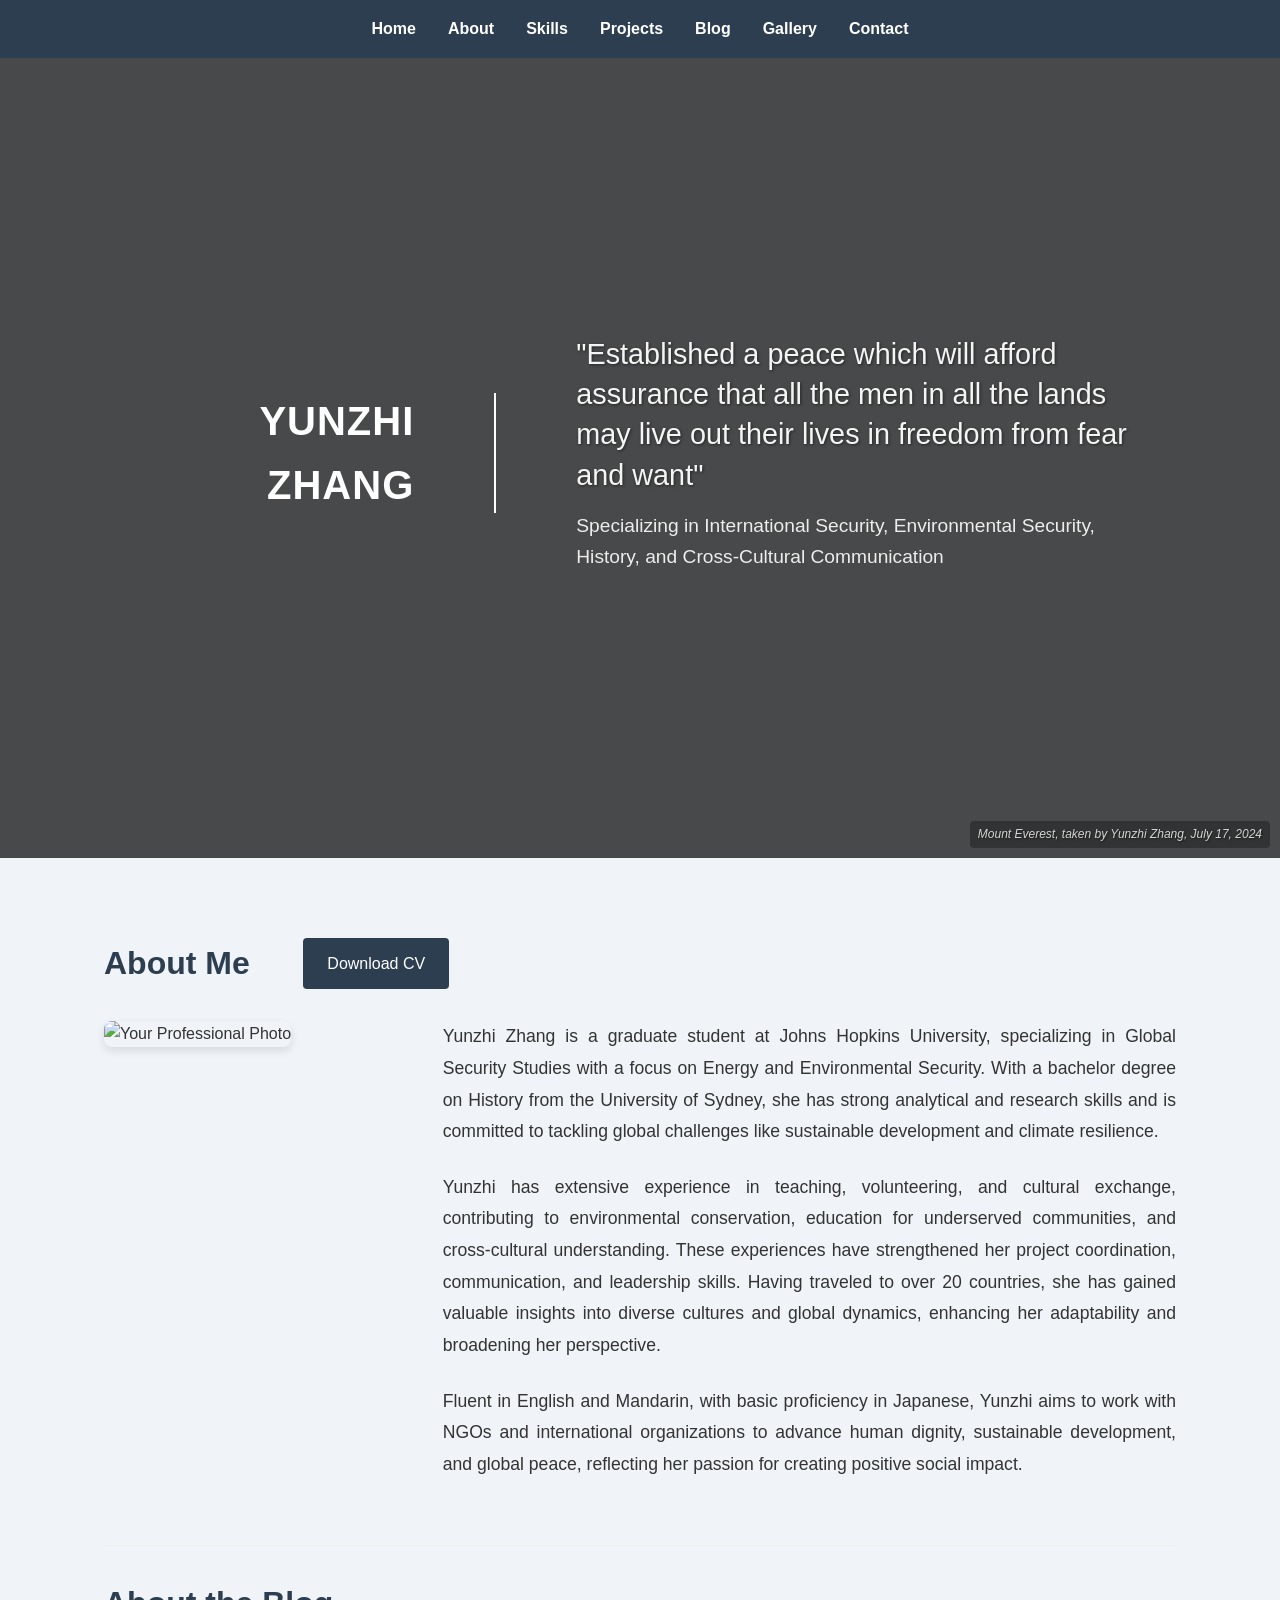
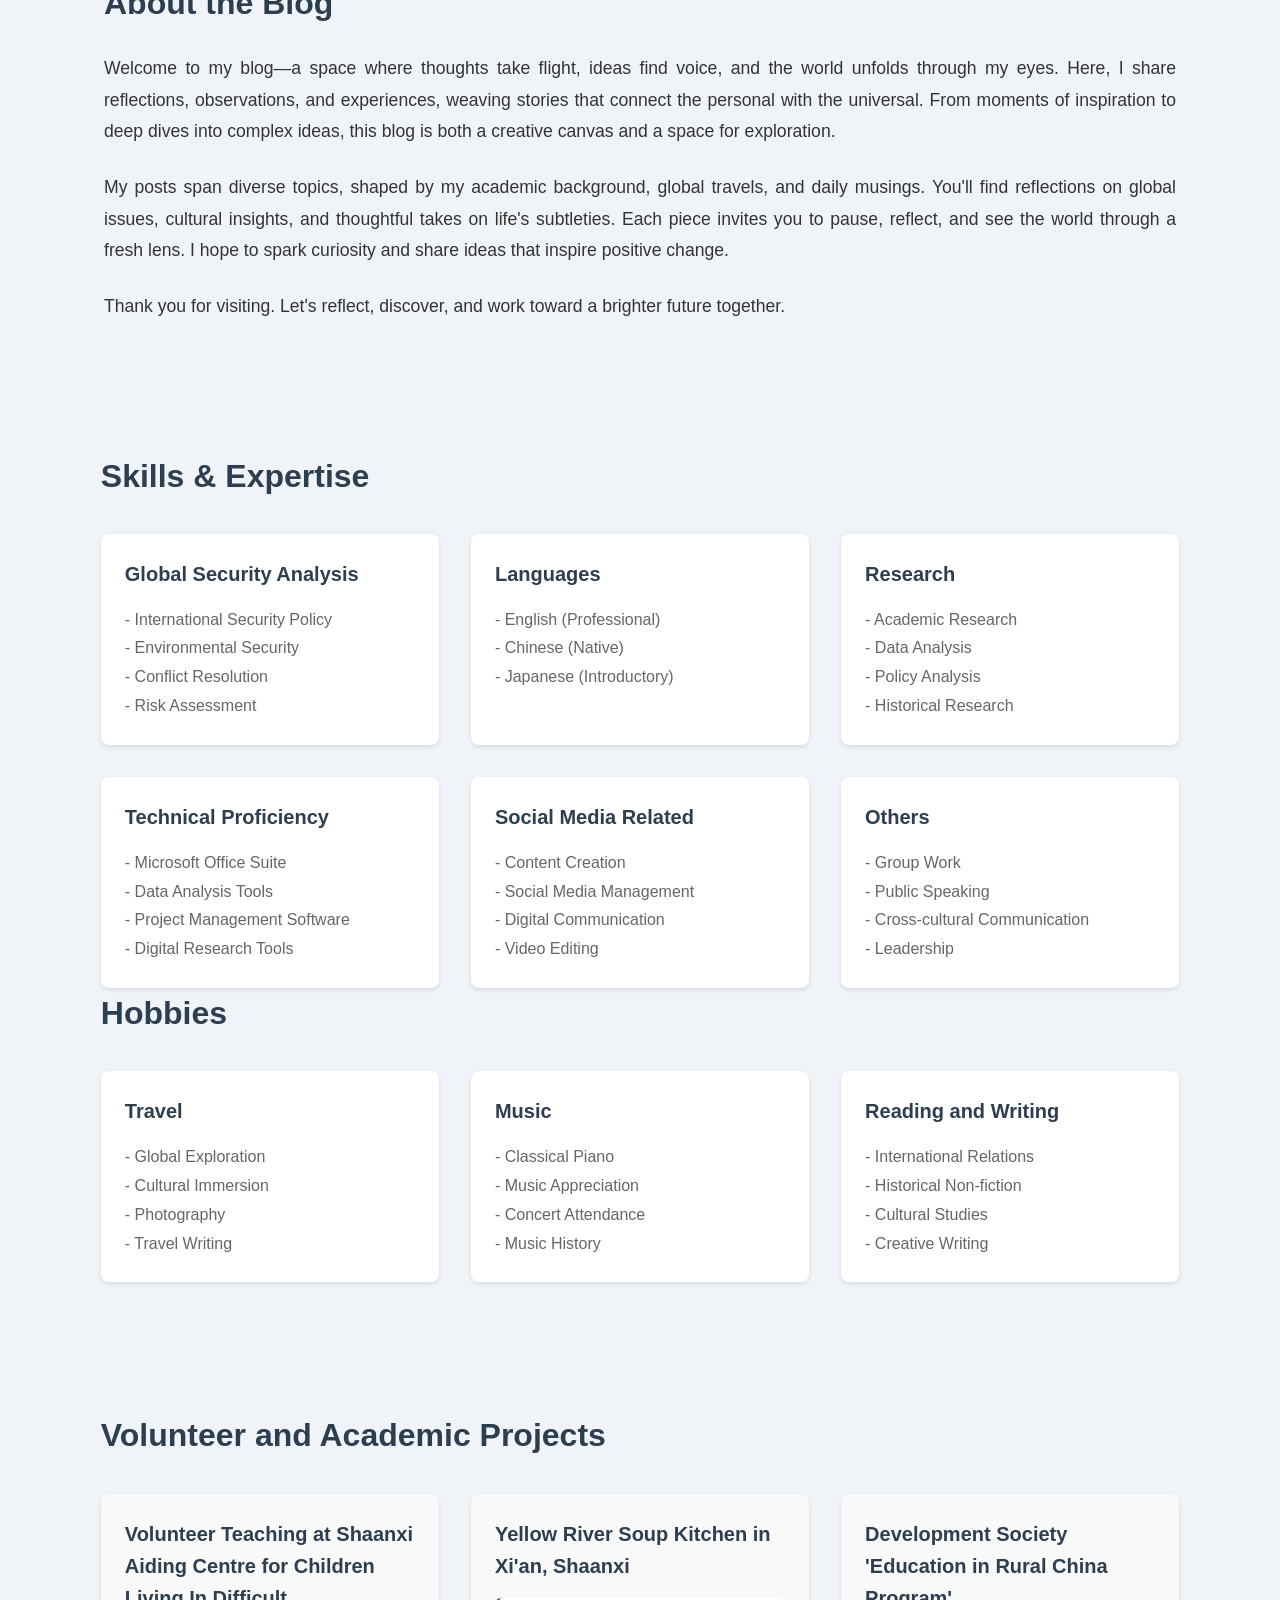
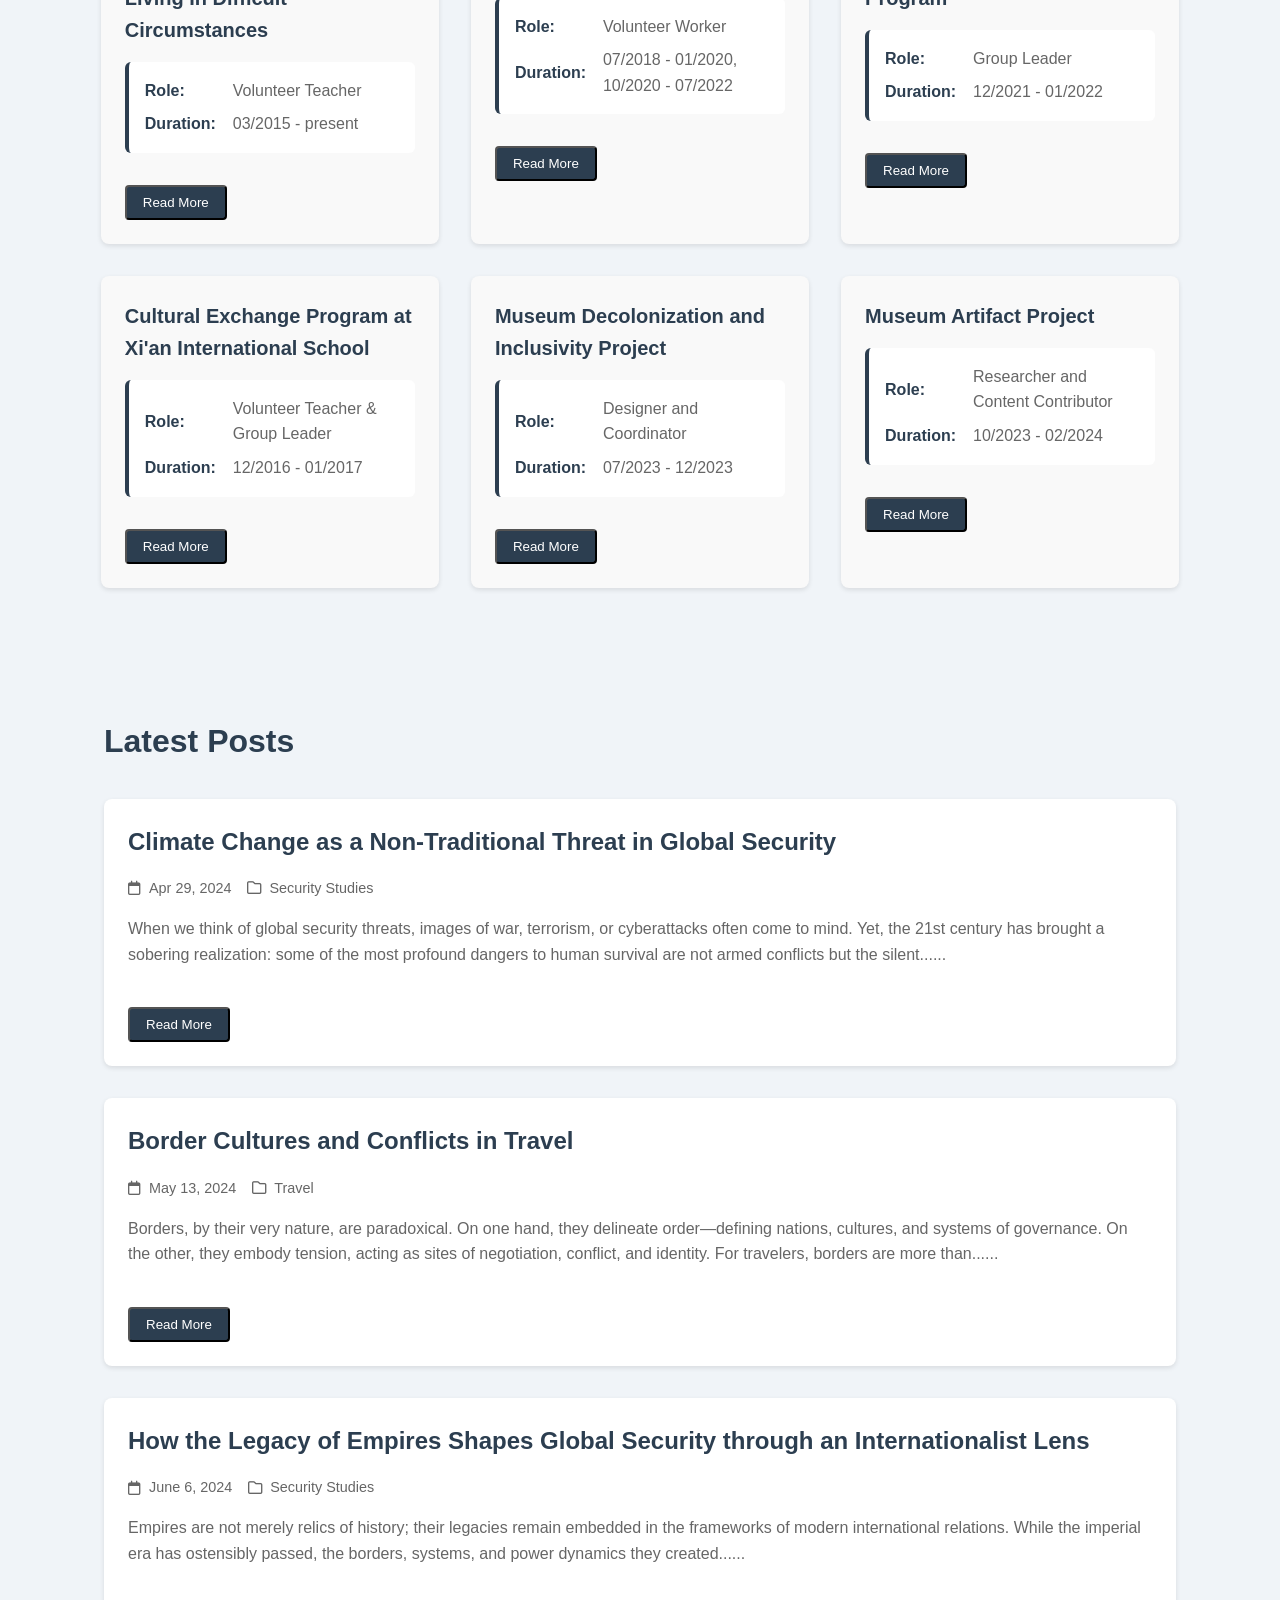
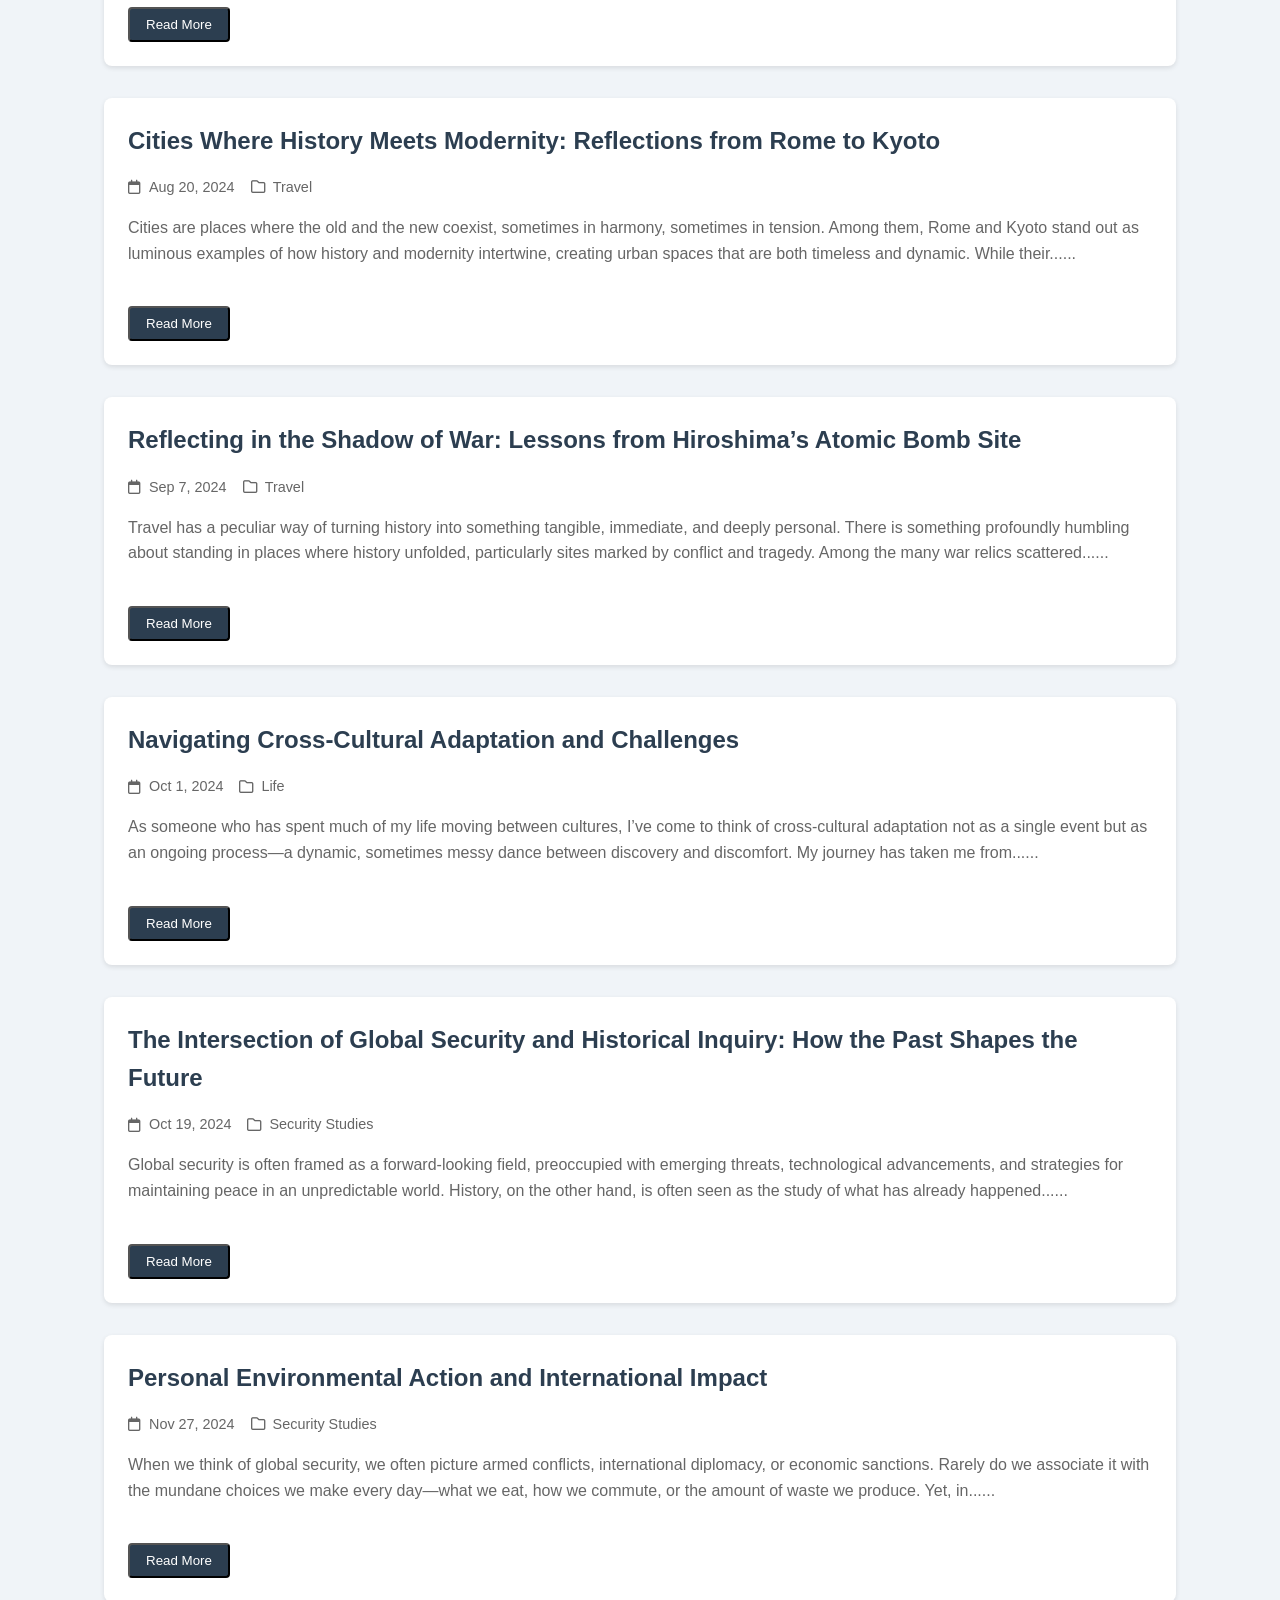
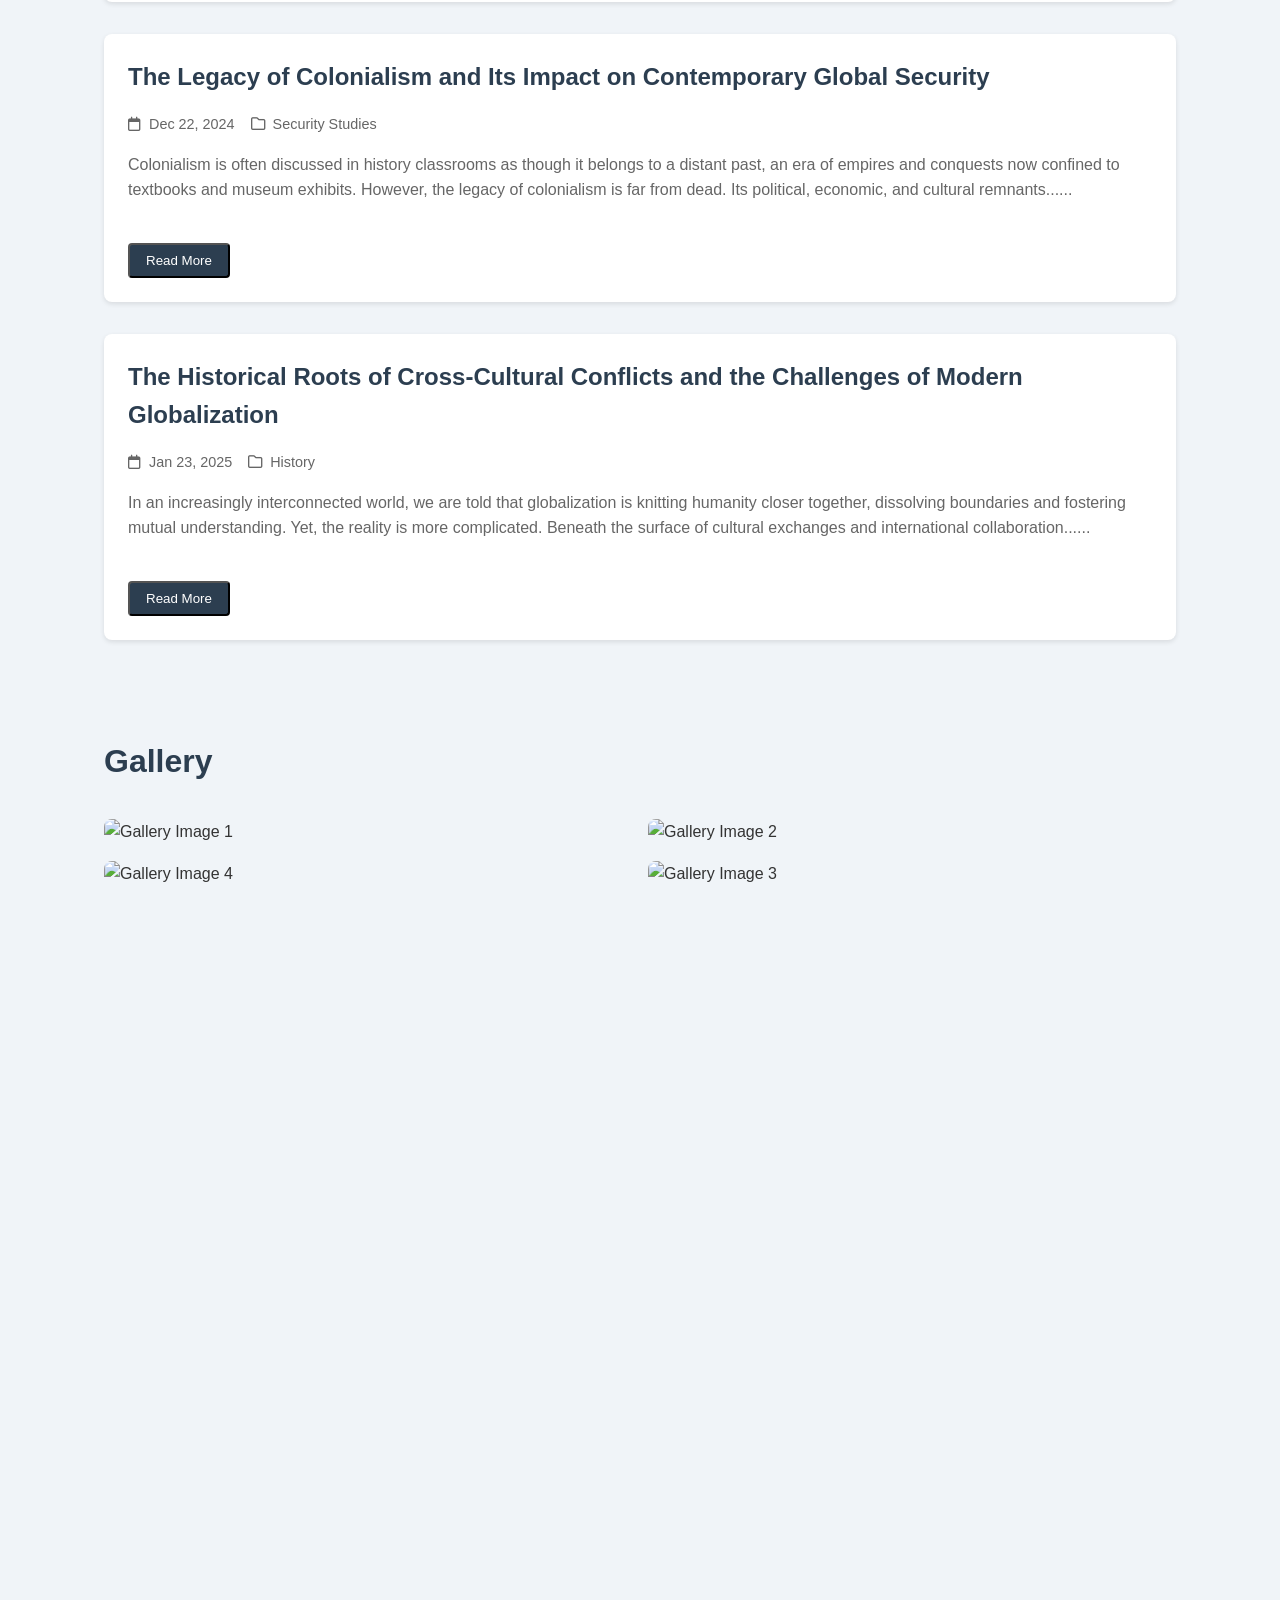
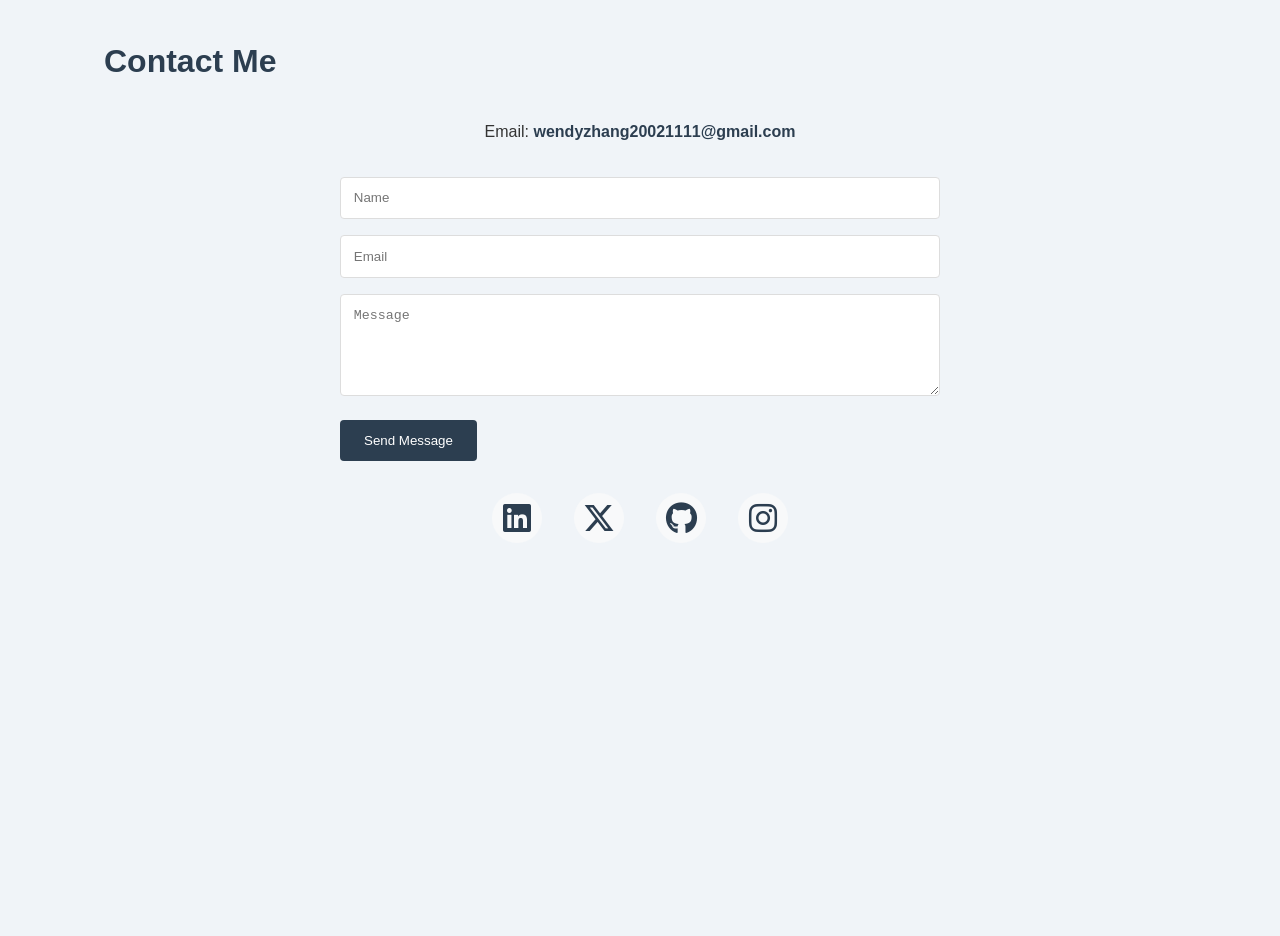
==== index.html @ 8ada3650 "Add files via upload" ====
<!DOCTYPE html>
<html lang="en">
<head>
    <link rel="stylesheet" href="https://cdnjs.cloudflare.com/ajax/libs/font-awesome/6.5.1/css/all.min.css">
    <meta charset="UTF-8">
    <meta name="viewport" content="width=device-width, initial-scale=1.0">
    <title>Global Security Studies Professional</title>
    <style>
        /* Reset and Base Styles */
        * {
            margin: 0;
            padding: 0;
            box-sizing: border-box;
        }
    
        body {
            font-family: 'Arial', sans-serif;
            line-height: 1.6;
            color: #333;
            background-color: #f0f4f8; /* Light pastel blue */
        }
    
        /* Navigation */
        nav {
            background: #2c3e50;
            padding: 1rem;
            position: fixed;
            width: 100%;
            top: 0;
            z-index: 1000;
        }
    
        nav ul {
            list-style: none;
            display: flex;
            justify-content: center;
            gap: 2rem;
        }
    
        nav a {
            color: white;
            text-decoration: none;
            font-weight: bold;
        }
    
 /* Hero Section - Updated */
 .hero {
            position: relative;
            background: linear-gradient(rgba(0,0,0,0.7), rgba(0,0,0,0.7)),
                        url('images/background.jpg');
            background-size: cover;
            color: white;
            margin-top: 3rem;
            min-height: 90vh;
            display: flex;
            justify-content: center;
            align-items: center;
            padding: 2rem;
        }

        .hero-content {
            display: flex;
            align-items: center;
            width: 90%;
            max-width: 1200px;
            gap: 2rem;
            padding: 2rem;
        }

        .hero-left {
            flex: 1;
            text-align: right;
            padding-right: 2rem;
        }

        .hero-left h1 {
            font-size: 2.5rem;
            font-weight: bold;
            margin: 0;
            letter-spacing: 1px;
        }

        .hero-divider {
            width: 2px;
            height: 120px;
            background-color: white;
            margin: 0 1rem;
        }

        .hero-right {
            flex: 2;
            text-align: left;
            padding-left: 2rem;
        }

        .hero-right h2 {
            font-size: 1.8rem;
            font-weight: normal;
            margin: 0 0 1rem 0;
            line-height: 1.4;
            color: rgba(255, 255, 255, 0.95); /* Brighter white */
            text-shadow: 1px 1px 3px rgba(0, 0, 0, 0.5); /* Adds subtle shadow for better readability */
        }

        .hero-right p {
            font-size: 1.2rem;
            opacity: 0.9;
        }

        .watermark {
            position: absolute;
            bottom: 20px;
            right: 20px;
            color: rgba(255, 255, 255, 0.7);
            font-size: 0.8rem;
            font-style: italic;
            text-shadow: 1px 1px 2px rgba(0, 0, 0, 0.5);
            z-index: 2;
            pointer-events: none;
        }

        /* Responsive Hero Section */
        @media (max-width: 768px) {
            .hero-content {
                flex-direction: column;
                text-align: center;
                gap: 1rem;
                padding: 1rem;
            }

            .hero-left {
                text-align: center;
                padding-right: 0;
            }

            .hero-divider {
                width: 80%;
                height: 2px;
                margin: 1rem auto;
            }

            .hero-right {
                text-align: center;
                padding-left: 0;
            }

            .hero-right h2 {
                font-size: 1.5rem;
            }

            .hero-right p {
                font-size: 1rem;
            }
        }

        /* Main Content Sections */
        section {
            padding: 4rem 2rem;
            min-height: 100vh;
        }
    
        .hero {
            position: relative; /* Added to contain the absolutely positioned watermark */
            background: linear-gradient(rgba(0,0,0,0.7), rgba(0,0,0,0.7)),
                        url('images/background.jpg');
            background-size: cover;
            color: white;
            text-align: center;
            display: flex;
            flex-direction: column;
            justify-content: center;
            align-items: center;
            margin-top: 3rem;
            /* Reduced minimum height to create more space for About section */
            min-height: 90vh;
        }

        .watermark {
            position: absolute;
            bottom: 20px;
            right: 20px;
            color: rgba(255, 255, 255, 0.7);
            font-size: 0.8rem;
            font-style: italic;
            text-shadow: 1px 1px 2px rgba(0, 0, 0, 0.5);
            z-index: 2;
            pointer-events: none; /* Prevents the watermark from interfering with clicks */
        }

        .container {
            max-width: 1200px;
            margin: 0 auto;
            padding: 0 5%;  /* Increased from 5% to create equal spacing on both sides */
        } 

        /* About Section - Added margin-top */
        #about {
            margin-top: 5rem;  /* This creates more space between hero and about section */
        }
    
        /* About Content */
        .about-content {
            display: flex;
            gap: 5%;
            align-items: flex-start;
            margin-top: 2rem;
        }
    
        .profile-photo {
            width: 35%;
        }
    
        .profile-photo img {
            width: 100%;
            border-radius: 8px;
            box-shadow: 0 4px 8px rgba(0,0,0,0.1);
        }
    
        .about-text {
            width: 90%;
            font-size: 1.1rem;
            line-height: 1.8;
            text-align: justify;  /* Add this line for justified text */
        }

        .about-text p {
            margin-bottom: 1.5rem;
        }

        .about-text p:last-child {
            margin-bottom: 0;
        }

        .about-header {
            display: flex;
            align-items: center;
            margin-bottom: 2rem;
        }

        .about-title {
            margin: 0;  /* Remove default margin from h2 */
        }

        .cv-button {
            background: #2c3e50;
            color: white;
            padding: 0.8rem 1.5rem;
            border: none;
            border-radius: 4px;
            text-decoration: none;
            margin-left: 5%;  /* Creates 5% space between title and button */
            font-size: 1rem;
            transition: background-color 0.3s ease;
        }

        .cv-button:hover {
            background: #34495e;
        }

        /* Responsive design */
        @media (max-width: 768px) {
            .about-header {
                flex-direction: column;
                align-items: flex-start;
                gap: 1rem;
            }

            .cv-button {
                margin-left: 0;
            }
        }
    
        /* Skills Section */
        .skills {
            background: transparent
            padding: 4rem 2rem;
            min-height: 100vh;
        }

        .container {
            max-width: 1200px;
            margin: 0 auto;
            padding: 0 5%;
        }

        h2 {
            color: #2c3e50;
            margin-bottom: 2rem;
            font-size: 2rem;
        }

        .skills-grid {
            display: grid;
            grid-template-columns: repeat(auto-fit, minmax(300px, 1fr));
            gap: 2rem;
            margin-top: 2rem;
        }

        .skill-card {
            background: white;
            padding: 1.5rem;
            border-radius: 8px;
            box-shadow: 0 2px 5px rgba(0,0,0,0.1);
            transition: transform 0.3s ease, box-shadow 0.3s ease;
        }

        .skill-card:hover {
            transform: translateY(-5px);
            box-shadow: 0 4px 10px rgba(0,0,0,0.15);
        }

        .skill-card h3 {
            color: #2c3e50;
            margin-bottom: 1rem;
            font-size: 1.25rem;
        }

        .skill-card p {
            color: #666;
            font-size: 1rem;
            line-height: 1.8;
        }

        /* Second set of skills */
        .skills-section {
            margin-top: 5rem;
        }

        /* Responsive Design */
        @media (max-width: 768px) {
            .skills {
                padding: 2rem 1rem;
            }

            .skills-grid {
                grid-template-columns: repeat(auto-fit, minmax(250px, 1fr));
                gap: 1.5rem;
            }

            .skill-card {
                padding: 1.25rem;
            }

            h2 {
                font-size: 1.75rem;
                margin-bottom: 1.5rem;
            }
        }
    
        /* Projects Section */
        .projects {
            background: transparent
        }
    
        .project-grid {
            display: grid;
            grid-template-columns: repeat(auto-fit, minmax(300px, 1fr));
            gap: 2rem;
            margin-top: 2rem;
        }
    
        .project-card {
            background: #f9f9f9;
            padding: 1.5rem;
            border-radius: 8px;
            box-shadow: 0 2px 5px rgba(0,0,0,0.1);
        }

        .project-card h3 {
            color: #2c3e50;
            margin-bottom: 1rem;
            font-size: 1.25rem;
        }

        .project-meta {
            background: #fff;
            padding: 1rem;
            border-radius: 6px;
            margin: 1rem 0;
            border-left: 4px solid #2c3e50;
        }

        .project-role, .project-duration {
            display: flex;
            align-items: center;
            gap: 0.5rem;
            margin-bottom: 0.5rem;
        }

        .project-duration {
            margin-bottom: 0;
        }

        .meta-label {
            font-weight: bold;
            color: #2c3e50;
            min-width: 80px;
        }

        .meta-value {
            color: #666;
        }

    
        /* Blog Section */
        .blog-section {
            padding: 4rem 0;
            background: transparent
            min-height: auto;  /* Remove fixed height to allow content to determine height */
        }

        /* Blog grid layout */
        .blog-posts {
            display: flex;
            flex-direction: column;  /* Changed from row to column */
            gap: 2rem;
            margin: 2rem auto;
            max-width: 100%; /* Set maximum width for better readability */
        }

        .container {
            max-width: 1200px;
            margin: 0 auto;
            padding: 0 5%;
        }

        h2 {
            color: #2c3e50;
            margin-bottom: 2rem;
            font-size: 2rem;
        }


        /* Individual blog post card */
        .post-card {
            background: white;
            border-radius: 8px;
            box-shadow: 0 2px 5px rgba(0,0,0,0.1);
            transition: transform 0.3s ease, box-shadow 0.3s ease;
            padding: 1.5rem;
            width: 100%;  /* Take full container width */
        }

        .post-card:hover {
            transform: translateY(-5px);
            box-shadow: 0 4px 15px rgba(0,0,0,0.15);
        }

        /* Blog post title */
        .post-card h3 {
            color: #2c3e50;
            margin-bottom: 1rem;
            font-size: 1.5rem;
            font-weight: bold;
        }

        /* Blog post preview text */
        .post-card p {
            color: #666;
            margin-bottom: 1.5rem;
            line-height: 1.6;
        }

        .btn {
            display: inline-block;
            background: #2c3e50;
            color: white;
            padding: 0.8rem 1.5rem;
            border-radius: 4px;
            text-decoration: none;
            transition: background-color 0.3s ease;
        }

        .btn:hover {
            background: #34495e;
        }

        /* Post meta information */
        .post-meta {
            display: flex;
            gap: 1rem;
            margin-bottom: 1rem;
            color: #666;
            font-size: 0.9rem;
        }

        .post-meta span {
            display: flex;
            align-items: center;
            gap: 0.5rem;
        }

        .read-more-btn:hover {
            background: #34495e;
        }

        .like-button {
            position: fixed;
            bottom: 20px;
            right: 20px;
            background: white;
            border-radius: 50%;
            width: 50px;
            height: 50px;
            display: flex;
            align-items: center;
            justify-content: center;
            box-shadow: 0 2px 5px rgba(0,0,0,0.2);
            cursor: pointer;
            transition: transform 0.3s ease;
            z-index: 1000;
        }

        .like-button:hover {
            transform: scale(1.1);
        }

        .like-count {
            position: absolute;
            top: -10px;
            right: -10px;
            background: #2c3e50;
            color: white;
            border-radius: 50%;
            width: 24px;
            height: 24px;
            display: flex;
            align-items: center;
            justify-content: center;
            font-size: 12px;
        }

        /* Custom scrollbar for blog posts */
        .blog-posts::-webkit-scrollbar {
            height: 8px;
        }

        .blog-posts::-webkit-scrollbar-track {
            background: #f1f1f1;
            border-radius: 4px;
        }

        .blog-posts::-webkit-scrollbar-thumb {
            background: #2c3e50;
            border-radius: 4px;
        }

        .blog-posts::-webkit-scrollbar-thumb:hover {
            background: #34495e;
        }


        /* Responsive Design */
        @media (max-width: 1024px) {
            .post-card {
                flex: 0 0 calc(50% - 1rem);
            }
        }

        @media (max-width: 768px) {
            .blog-section {
                padding: 2rem 0;
            }
            
            .post-card {
                padding: 1.25rem;
            }
            h2 {
                font-size: 1.75rem;
            }
        }
    
        /* Gallery */
        .gallery {
            display: grid;
            grid-template-columns: repeat(auto-fit, minmax(2 1fr));
            gap: 1rem;
            margin-top: 2rem;
        }
    
        .gallery-item {
            position: relative;
            overflow: hidden;
            border-radius: 8px;
        }
    
        .gallery-item img {
            width: 100%;
            height: 200px;
            height: auto;  /* This makes the image keep its natural aspect ratio */
            object-fit: unset;
        }

        @media (min-width: 768px) {
            .gallery {
                grid-template-columns: repeat(2, 1fr);
            }

            .gallery-item:nth-child(4),
            .gallery-item:nth-child(5) {
                grid-column: span 1;
                grid-row: 2;
            }
        } 
    
        /* Contact Section Updates */
        .contact-email {
            text-align: center;
            margin-bottom: 2rem;
        }
    
        .contact-email a {
            color: #2c3e50;
            text-decoration: none;
            font-weight: bold;
        }
    
        .contact-email a:hover {
            text-decoration: underline;
        }
    
        .contact-form {
            max-width: 600px;
            margin: 2rem auto;
        }
    
        .contact-form input,
        .contact-form textarea {
            width: 100%;
            padding: 0.8rem;
            margin-bottom: 1rem;
            border: 1px solid #ddd;
            border-radius: 4px;
        }
    
        .btn {
            background: #2c3e50;
            color: white;
            padding: 0.8rem 1.5rem;
            border: none;
            border-radius: 4px;
            cursor: pointer;
            transition: background-color 0.3s ease;
        }
    
        .btn:hover {
            background: #34495e;
        }
    
        /* Updated Social Links */
        .social-links {
            display: flex;
            gap: 2rem;
            justify-content: center;
            margin-top: 2rem;
        }

        .social-links a {
            color: #2c3e50;
            text-decoration: none;
            width: 50px;
            height: 50px;
            border-radius: 50%;
            display: flex;
            align-items: center;
            justify-content: center;
            transition: all 0.3s ease;
            background: #f8f9fa;
        }

        .social-links a:hover {
            transform: translateY(-3px);
            background: #2c3e50;
            color: white;
        }

        /* Specific colors for each social media on hover */
        .social-links a:hover .fa-linkedin {
            color: #0077b5;
        }

        .social-links a:hover .fa-x-twitter {
            color: white;
        }

        .social-links a:hover .fa-github {
            color: white;
        }

        .social-links a:hover .fa-instagram {
            color: #e4405f;
        }

        /* Responsive design for social links */
        @media (max-width: 768px) {
            .social-links {
                gap: 1rem;
            }
            
            .social-links a {
                width: 45px;
                height: 45px;
            }
        }
    
        /* Responsive Design */
        @media (max-width: 768px) {
            /* Existing mobile styles */
            nav ul {
                flex-direction: column;
                text-align: center;
            }
        
            section {
                padding: 2rem 1rem;
            }
        
            .about-content {
                flex-direction: column;
                gap: 2rem;
            }
        
            .profile-photo,
            .about-text {
                width: 100%;
                text-align: left;  /* Switch to left alignment on mobile for better readability */
            }
        
            .social-links {
                flex-wrap: wrap;
                gap: 1rem;
            }

            /* Add this new container padding adjustment */
            .container {
                padding: 0 5%;  /* Reduce padding on mobile devices */
            }

            .project-meta {
                padding: 0.8rem;
            }

            .project-role, .project-duration {
                flex-direction: column;
                align-items: flex-start;
                gap: 0.25rem;
            }

            .meta-label {
            min-width: auto;
            } 
        }

        /* Modal styles */
        .modal {
            display: none;
            position: fixed;
            top: 0;
            left: 0;
            width: 100%;
            height: 100%;
            background-color: rgba(0, 0, 0, 0.7);
            z-index: 1001;
        }

        .modal-content {
            position: relative;
            background-color: white;
            margin: 5% auto;
            padding: 2rem;
            width: 90%;
            max-width: 1200px;
            border-radius: 8px;
            display: flex;
            gap: 2rem;
            max-height: 85vh;
            overflow-y: auto;
        }

        .modal-text {
            flex: 2;
            max-width: 97%;
            padding: 0 2rem 2rem 2rem;
            margin-bottom: 2rem;
        }

        .modal-text .post-meta {
            display: flex;
            justify-content: space-between;
            align-items: center;
            margin-bottom: 1rem;
            color: #666;
            font-size: 0.9rem;
        }

        .modal-text .post-meta span {
            display: flex;
            align-items: center;
            gap: 0.5rem;
        }

        .modal-text .post-meta span i {
            margin-right: 0.25rem;
        }

        .modal-text p {
            margin-bottom: 1rem;
            text-align: justify;
        }

        .modal-text li {
            text-align: justify;
        }

        .modal-text p:last-child {
            margin-bottom: 1.5rem;
        }

        .modal-images {
            flex: 1;
            display: flex;
            flex-direction: column;
            gap: 1rem;
            max-width: 400px;
        }

        .modal-image {
            width: 100%;
            height: 250px;
            border-radius: 8px;
            overflow: hidden;
            position: relative;
        }

        .modal-image img {
            width: 100%;
            height: 100%;
            object-fit: cover;
            border-radius: 8px;
            display: block;
        }

        .modal-header {
            margin-bottom: 2rem;
        }

        .header-container {
            position: relative;
            margin-bottom: 3rem;  /* Increased from 3rem to accommodate title height */
        }

        .modal-header-image {
            width: 100%;  /* Reduced to 2/3 of original width */
            height: 300px;
            object-fit: cover;
            border-radius: 8px;
            display: block;
        }

        .modal-header h2 {
            margin-bottom: 1rem;
        }

        .title-overlay {
            position: relative;  /* Changed from absolute */
            margin-top: -30px;  /* Added negative margin instead of bottom positioning */
            margin-left: auto;
            margin-right: auto;
            background: white;
            padding: 2rem 3rem;
            width: 90%;
            box-shadow: 0 4px 15px rgba(0,0,0,0.1);
            border-radius: 8px;
            text-align: center;  /* Added */
        }

        .title-overlay h2 {
            font-size: 2.2rem;
            margin-bottom: 1rem;
            color: #2c3e50;
            line-height: 1.3;
            margin-left: auto;  /* Added */
            margin-right: auto;  /* Added */
            max-width: 800px;  /* Added */
        }

        .title-overlay .post-meta {
            justify-content: center;
            margin-bottom: 0;
        }

        @media (max-width: 768px) {
            .title-overlay {
                padding: 1.5rem;
            }
            
            .title-overlay h2 {
                font-size: 1.8rem;
            }
        }

        .watermark {
            position: absolute;
            bottom: 10px;
            right: 10px;
            color: rgba(255, 255, 255, 0.8);
            font-size: 0.75rem;
            font-style: italic;
            text-shadow: 1px 1px 2px rgba(0, 0, 0, 0.5);
            padding: 4px 8px;
            background-color: rgba(0, 0, 0, 0.3);
            border-radius: 4px;
            z-index: 2;
        }

        .close-modal {
            position: absolute;
            top: 1rem;
            right: 1rem;
            font-size: 1.5rem;
            cursor: pointer;
            color: #666;
            transition: color 0.3s ease;
        }

        .close-modal:hover {
            color: #333;
        }

        .read-more-btn {
            display: inline-block;
            background: #2c3e50;
            color: white;
            padding: 0.5rem 1rem;
            border-radius: 4px;
            text-decoration: none;
            margin-top: 1rem;
            cursor: pointer;
            transition: background-color 0.3s ease;
        }

        .read-more-btn:hover {
            background: #34495e;
        }

        .modal-text h3 {
            margin-top: 2rem;  /* Add space above each section header */
            margin-bottom: 1rem;  /* Add space below each section header */
        }

        .section-spacing {
            margin-bottom: 2rem;  /* Add space after each section content */
        }

        .bold-title {
            font-weight: bold;
            color: #2c3e50;
        }

        #project2Modal .modal-image {
            width: 100%;
            height: 400px; /* Taller height for portrait images */
        }

        #project2Modal .modal-images {
            max-width: 300px; /* Narrower container for portrait images */
        }

        @media (max-width: 768px) {
            .modal-content {
                flex-direction: column;
                margin: 10% auto;
                width: 90%;
                padding: 1.5rem;
            }

            .modal-images {
                min-width: 100%;
            }

            .watermark {
                font-size: 0.7rem;
            }
        }

        /* Add these new styles to your existing CSS */
        .blog-description {
            margin-top: 4rem;
            padding-top: 2rem;
            border-top: 1px solid #eee;
            margin-bottom: 4rem;  /* Added to match top margin */
        }

        .blog-description-text {
            margin-top: 1.5rem;
            font-size: 1.1rem;
            line-height: 1.8;
            text-align: justify;
        }

        .blog-description-text p {
            margin-bottom: 1.5rem;
        }

        .blog-description-text p:last-child {
            margin-bottom: 0;
        }

        @media (max-width: 768px) {
            .blog-description {
                margin-top: 3rem;
                padding-top: 1.5rem;
                margin-bottom: 3rem;  /* Added to match top margin for mobile */
            }

            .blog-description-text {
                font-size: 1rem;
            }
        }

        @media (max-width: 768px) {
            .comments-section {
                margin-top: 2rem;
                padding-top: 1.5rem;
            }
        }

        .modal-text::after {
            content: "";
            display: block;
            height: 0.01rem; /* Adjust this to your desired space */
            width: 100%;
        }
    </style>
</head>
<body>
    <nav>
        <ul>
            <li><a href="#home">Home</a></li>
            <li><a href="#about">About</a></li>
            <li><a href="#skills">Skills</a></li>
            <li><a href="#projects">Projects</a></li>
            <li><a href="#blog">Blog</a></li>
            <li><a href="#gallery">Gallery</a></li>
            <li><a href="#contact">Contact</a></li>
        </ul>
    </nav>

    <section id="home" class="hero">
        <div class="hero-content">
            <div class="hero-left">
                <h1>YUNZHI<br>ZHANG</h1>
            </div>
            <div class="hero-divider"></div>
            <div class="hero-right">
                <h2>"Established a peace which will afford assurance that all the men in all the lands may live out their lives in freedom from fear and want"</h2>
                <p>Specializing in International Security, Environmental Security, History, and Cross-Cultural Communication</p>
            </div>
        </div>
        <div class="watermark">Mount Everest, taken by Yunzhi Zhang, July 17, 2024</div>
    </section>

    <section id="about" class="container">
        <div class="about-header">
            <h2 class="about-title">About Me</h2>
            <a href="assets/CV Resume-leadership.pdf" 
               class="cv-button" 
               target="_blank"
               rel="noopener noreferrer">
                Download CV
            </a>
        </div>
        <div class="about-content">
            <div class="profile-photo">
                <img src="images/about_me.jpg" alt="Your Professional Photo">
            </div>
            <div class="about-text">
                <p>Yunzhi Zhang is a graduate student at Johns Hopkins University, specializing in Global Security Studies with a focus on Energy and Environmental Security. With a bachelor degree on History from the University of Sydney, she has strong analytical and research skills and is committed to tackling global challenges like sustainable development and climate resilience.</p>
                    
                <p>Yunzhi has extensive experience in teaching, volunteering, and cultural exchange, contributing to environmental conservation, education for underserved communities, and cross-cultural understanding. These experiences have strengthened her project coordination, communication, and leadership skills. Having traveled to over 20 countries, she has gained valuable insights into diverse cultures and global dynamics, enhancing her adaptability and broadening her perspective.</p>
                    
                <p>Fluent in English and Mandarin, with basic proficiency in Japanese, Yunzhi aims to work with NGOs and international organizations to advance human dignity, sustainable development, and global peace, reflecting her passion for creating positive social impact.</p>
            </div>
        </div>

        <!-- New About the Blog Section -->
        <div class="blog-description">
            <h2 class="about-title">About the Blog</h2>
            <div class="blog-description-text">
                <p>Welcome to my blog—a space where thoughts take flight, ideas find voice, and the world unfolds through my eyes. Here, I share reflections, observations, and experiences, weaving stories that connect the personal with the universal. From moments of inspiration to deep dives into complex ideas, this blog is both a creative canvas and a space for exploration.</p>
                
                <p>My posts span diverse topics, shaped by my academic background, global travels, and daily musings. You'll find reflections on global issues, cultural insights, and thoughtful takes on life's subtleties. Each piece invites you to pause, reflect, and see the world through a fresh lens. I hope to spark curiosity and share ideas that inspire positive change.<p>

                <p>Thank you for visiting. Let's reflect, discover, and work toward a brighter future together.</p>
            </div>
        </div>
    </section>

    <section id="skills" class="skills">
        <div class="container">
            <h2>Skills & Expertise</h2>
            <div class="skills-grid">
                <!-- Professional Skills -->
                <div class="skill-card">
                    <h3>Global Security Analysis</h3>
                    <p>- International Security Policy<br>
                       - Environmental Security<br>
                       - Conflict Resolution<br>
                       - Risk Assessment</p>
                </div>
                <div class="skill-card">
                    <h3>Languages</h3>
                    <p>- English (Professional)<br>
                       - Chinese (Native)<br>
                       - Japanese (Introductory)</p>
                </div>
                <div class="skill-card">
                    <h3>Research</h3>
                    <p>- Academic Research<br>
                       - Data Analysis<br>
                       - Policy Analysis<br>
                       - Historical Research</p>
                </div>
                <div class="skill-card">
                    <h3>Technical Proficiency</h3>
                    <p>- Microsoft Office Suite<br>
                       - Data Analysis Tools<br>
                       - Project Management Software<br>
                       - Digital Research Tools</p>
                </div>
                <div class="skill-card">
                    <h3>Social Media Related</h3>
                    <p>- Content Creation<br>
                       - Social Media Management<br>
                       - Digital Communication<br>
                       - Video Editing</p>
                </div>
                <div class="skill-card">
                    <h3>Others</h3>
                    <p>- Group Work<br>
                       - Public Speaking<br>
                       - Cross-cultural Communication<br>
                       - Leadership</p>
                </div>
            </div>
        </div>

        <!-- Hobbies Section -->
        <div class="container skills-section">
            <h2>Hobbies</h2>
            <div class="skills-grid">
                <div class="skill-card">
                    <h3>Travel</h3>
                    <p>- Global Exploration<br>
                       - Cultural Immersion<br>
                       - Photography<br>
                       - Travel Writing</p>
                </div>
                <div class="skill-card">
                    <h3>Music</h3>
                    <p>- Classical Piano<br>
                       - Music Appreciation<br>
                       - Concert Attendance<br>
                       - Music History</p>
                </div>
                <div class="skill-card">
                    <h3>Reading and Writing</h3>
                    <p>- International Relations<br>
                       - Historical Non-fiction<br>
                       - Cultural Studies<br>
                       - Creative Writing</p>
                </div>
            </div>
        </div>
    </section>

    <section id="projects" class="projects">
        <div class="container">
            <h2>Volunteer and Academic Projects</h2>
            <div class="project-grid">
                <div class="project-card">
                    <h3>Volunteer Teaching at Shaanxi Aiding Centre for Children Living In Difficult Circumstances</h3>
                    <div class="project-meta">
                        <div class="project-role">
                            <span class="meta-label">Role:</span>
                            <span class="meta-value">Volunteer Teacher</span>
                        </div>
                        <div class="project-duration">
                            <span class="meta-label">Duration:</span>
                            <span class="meta-value">03/2015 - present</span>
                        </div>
                    </div>
                    <button class="read-more-btn" onclick="openModal('project1')">Read More</button>
                </div>
                <!-- Add more project cards as needed -->
                <div class="project-card">
                    <h3>Yellow River Soup Kitchen in Xi'an, Shaanxi</h3>
                    <div class="project-meta">
                        <div class="project-role">
                            <span class="meta-label">Role:</span>
                            <span class="meta-value">Volunteer Worker</span>
                        </div>
                        <div class="project-duration">
                            <span class="meta-label">Duration:</span>
                            <span class="meta-value">07/2018 - 01/2020, 10/2020 - 07/2022</span>
                        </div>
                    </div>
                    <button class="read-more-btn" onclick="openModal('project2')">Read More</button>
                </div>
                <div class="project-card">
                    <h3>Development Society 'Education in Rural China Program'</h3>
                    <div class="project-meta">
                        <div class="project-role">
                            <span class="meta-label">Role:</span>
                            <span class="meta-value">Group Leader</span>
                        </div>
                        <div class="project-duration">
                            <span class="meta-label">Duration:</span>
                            <span class="meta-value">12/2021 - 01/2022</span>
                        </div>
                    </div>
                    <button class="read-more-btn" onclick="openModal('project3')">Read More</button>
                </div>
                
                <div class="project-card">
                    <h3>Cultural Exchange Program at Xi'an International School</h3>
                    <div class="project-meta">
                        <div class="project-role">
                            <span class="meta-label">Role:</span>
                            <span class="meta-value">Volunteer Teacher & Group Leader</span>
                        </div>
                        <div class="project-duration">
                            <span class="meta-label">Duration:</span>
                            <span class="meta-value">12/2016 - 01/2017</span>
                        </div>
                    </div>
                    <button class="read-more-btn" onclick="openModal('project4')">Read More</button>
                </div> 
                
                <div class="project-card">
                    <h3>Museum Decolonization and Inclusivity Project</h3>
                    <div class="project-meta">
                        <div class="project-role">
                            <span class="meta-label">Role:</span>
                            <span class="meta-value">Designer and Coordinator</span>
                        </div>
                        <div class="project-duration">
                            <span class="meta-label">Duration:</span>
                            <span class="meta-value">07/2023 - 12/2023</span>
                        </div>
                    </div>
                    <button class="read-more-btn" onclick="openModal('project5')">Read More</button>
                </div>
                
                <div class="project-card">
                    <h3>Museum Artifact Project</h3>
                    <div class="project-meta">
                        <div class="project-role">
                            <span class="meta-label">Role:</span>
                            <span class="meta-value">Researcher and Content Contributor</span>
                        </div>
                        <div class="project-duration">
                            <span class="meta-label">Duration:</span>
                            <span class="meta-value">10/2023 - 02/2024</span>
                        </div>
                    </div>
                    <button class="read-more-btn" onclick="openModal('project6')">Read More</button>
                </div>                
            </div>
        </div>
    </section>

    <!-- Blog Section HTML -->
    <section id="blog" class="blog-section">
        <div class="container">
            <h2>Latest Posts</h2>
            <div class="blog-posts">
                <div class="post-card">
                    <h3>Climate Change as a Non-Traditional Threat in Global Security</h3>
                    <div class="post-meta">
                        <span><i class="far fa-calendar"></i> Apr 29, 2024</span>
                        <span><i class="far fa-folder"></i> Security Studies</span>
                    </div>
                    <p>When we think of global security threats, images of war, terrorism, or cyberattacks often come to mind. Yet, the 21st century has brought a sobering realization: some of the most profound dangers to human survival are not armed conflicts but the silent......</p>
                    <button class="read-more-btn" onclick="openModal('post1')">Read More</button>
                </div>
    
                <div class="post-card">
                    <h3>Border Cultures and Conflicts in Travel</h3>
                    <div class="post-meta">
                        <span><i class="far fa-calendar"></i> May 13, 2024</span>
                        <span><i class="far fa-folder"></i> Travel</span>
                    </div>
                    <p>Borders, by their very nature, are paradoxical. On one hand, they delineate order—defining nations, cultures, and systems of governance. On the other, they embody tension, acting as sites of negotiation, conflict, and identity. For travelers, borders are more than......</p>
                    <button class="read-more-btn" onclick="openModal('post2')">Read More</button>
                </div>
    
                <!-- Add more blog post cards as needed -->
                <div class="post-card">
                    <h3>How the Legacy of Empires Shapes Global Security through an Internationalist Lens</h3>
                    <div class="post-meta">
                        <span><i class="far fa-calendar"></i> June 6, 2024</span>
                        <span><i class="far fa-folder"></i> Security Studies</span>
                    </div>
                    <p>Empires are not merely relics of history; their legacies remain embedded in the frameworks of modern international relations. While the imperial era has ostensibly passed, the borders, systems, and power dynamics they created......</p>
                    <button class="read-more-btn" onclick="openModal('post3')">Read More</button>
                </div>

                <div class="post-card">
                    <h3>Cities Where History Meets Modernity: Reflections from Rome to Kyoto</h3>
                    <div class="post-meta">
                        <span><i class="far fa-calendar"></i> Aug 20, 2024</span>
                        <span><i class="far fa-folder"></i> Travel</span>
                    </div>
                    <p>Cities are places where the old and the new coexist, sometimes in harmony, sometimes in tension. Among them, Rome and Kyoto stand out as luminous examples of how history and modernity intertwine, creating urban spaces that are both timeless and dynamic. While their......</p>
                    <button class="read-more-btn" onclick="openModal('post4')">Read More</button>
                </div>

                <div class="post-card">
                    <h3>Reflecting in the Shadow of War: Lessons from Hiroshima’s Atomic Bomb Site</h3>
                    <div class="post-meta">
                        <span><i class="far fa-calendar"></i> Sep 7, 2024</span>
                        <span><i class="far fa-folder"></i> Travel</span>
                    </div>
                    <p>Travel has a peculiar way of turning history into something tangible, immediate, and deeply personal. There is something profoundly humbling about standing in places where history unfolded, particularly sites marked by conflict and tragedy. Among the many war relics scattered......</p>
                    <button class="read-more-btn" onclick="openModal('post5')">Read More</button>
                </div>

                <div class="post-card">
                    <h3>Navigating Cross-Cultural Adaptation and Challenges</h3>
                    <div class="post-meta">
                        <span><i class="far fa-calendar"></i> Oct 1, 2024</span>
                        <span><i class="far fa-folder"></i> Life</span>
                    </div>
                    <p>As someone who has spent much of my life moving between cultures, I’ve come to think of cross-cultural adaptation not as a single event but as an ongoing process—a dynamic, sometimes messy dance between discovery and discomfort. My journey has taken me from......</p>
                    <button class="read-more-btn" onclick="openModal('post6')">Read More</button>
                </div>

                <div class="post-card">
                    <h3>The Intersection of Global Security and Historical Inquiry: How the Past Shapes the Future</h3>
                    <div class="post-meta">
                        <span><i class="far fa-calendar"></i> Oct 19, 2024</span>
                        <span><i class="far fa-folder"></i> Security Studies</span>
                    </div>
                    <p>Global security is often framed as a forward-looking field, preoccupied with emerging threats, technological advancements, and strategies for maintaining peace in an unpredictable world. History, on the other hand, is often seen as the study of what has already happened......</p>
                    <button class="read-more-btn" onclick="openModal('post7')">Read More</button>
                </div>

                <div class="post-card">
                    <h3>Personal Environmental Action and International Impact</h3>
                    <div class="post-meta">
                        <span><i class="far fa-calendar"></i> Nov 27, 2024</span>
                        <span><i class="far fa-folder"></i> Security Studies</span>
                    </div>
                    <p>When we think of global security, we often picture armed conflicts, international diplomacy, or economic sanctions. Rarely do we associate it with the mundane choices we make every day—what we eat, how we commute, or the amount of waste we produce. Yet, in......</p>
                    <button class="read-more-btn" onclick="openModal('post8')">Read More</button>
                </div>

                <div class="post-card">
                    <h3>The Legacy of Colonialism and Its Impact on Contemporary Global Security</h3>
                    <div class="post-meta">
                        <span><i class="far fa-calendar"></i> Dec 22, 2024</span>
                        <span><i class="far fa-folder"></i> Security Studies</span>
                    </div>
                    <p>Colonialism is often discussed in history classrooms as though it belongs to a distant past, an era of empires and conquests now confined to textbooks and museum exhibits. However, the legacy of colonialism is far from dead. Its political, economic, and cultural remnants......</p>
                    <button class="read-more-btn" onclick="openModal('post9')">Read More</button>
                </div>

                <div class="post-card">
                    <h3>The Historical Roots of Cross-Cultural Conflicts and the Challenges of Modern Globalization</h3>
                    <div class="post-meta">
                        <span><i class="far fa-calendar"></i> Jan 23, 2025</span>
                        <span><i class="far fa-folder"></i> History</span>
                    </div>
                    <p>In an increasingly interconnected world, we are told that globalization is knitting humanity closer together, dissolving boundaries and fostering mutual understanding. Yet, the reality is more complicated. Beneath the surface of cultural exchanges and international collaboration......</p>
                    <button class="read-more-btn" onclick="openModal('post10')">Read More</button>
                </div>
            </div>
        </div>
    </section>

    <section id="gallery" class="container">
        <h2>Gallery</h2>
        <div class="gallery">
          <div class="gallery-item">
            <img src="images/Gallery_1.JPG" alt="Gallery Image 1">
          </div>
          <div class="gallery-item">
            <img src="images/Gallery_2.jpg" alt="Gallery Image 2">
          </div>
          <div class="gallery-item">
            <img src="images/Gallery 3.jpg" alt="Gallery Image 3">
          </div>
          <div class="gallery-item">
            <img src="images/Gallery_4.jpg" alt="Gallery Image 4">
          </div>
        </div>
      </section>

    <section id="contact" class="container">
        <h2>Contact Me</h2>
        <div class="contact-email">
            <p>Email: <a href="mailto:wendyzhang20021111@gmail.com">wendyzhang20021111@gmail.com</a></p>
        </div>
        <div class="contact-form">
            <form action="mailto:wendyzhang20021111@gmail.com" method="POST" enctype="text/plain">
                <input type="text" placeholder="Name" required>
                <input type="email" placeholder="Email" required>
                <textarea placeholder="Message" rows="5" required></textarea>
                <button type="submit" class="btn">Send Message</button>
            </form>
        </div>
        <div class="social-links">
            <a href="https://www.linkedin.com/in/yunzhi-zhang-393a45335/" target="_blank" title="LinkedIn">
                <i class="fab fa-linkedin fa-2x"></i>
            </a>
            <a href="https://x.com/yunzhi64101" target="_blank" title="X">
                <i class="fab fa-x-twitter fa-2x"></i>
            </a>
            <a href="https://github.com/WZ2002" target="_blank" title="GitHub">
                <i class="fab fa-github fa-2x"></i>
            </a>
            <a href="https://www.instagram.com/imwendyzzzz/" target="_blank" title="Instagram">
                <i class="fab fa-instagram fa-2x"></i>
            </a>
        </div>
    </section>

    <!-- Modal -->
    <div id="project1Modal" class="modal">
        <div class="modal-content">
            <span class="close-modal" onclick="closeModal('project1')">&times;</span>
            <div class="modal-text">
                <h2>Volunteer Teaching at Shaanxi Aiding Centre</h2>
                <div class="project-meta">
                    <div class="project-role">
                        <span class="meta-label">Role:</span>
                        <span class="meta-value">Volunteer Teacher</span>
                    </div>
                    <div class="project-duration">
                        <span class="meta-label">Duration:</span>
                        <span class="meta-value">03/2015 - present</span>
                    </div>
                </div>
                
                <h3>Project Overview</h3>
                <div class="section-spacing">
                    <p>This volunteer project focuses on providing educational and emotional support to children of incarcerated individuals. The program aims to cultivate literacy, cultural knowledge, and a sense of community among young students who face challenging personal circumstances. My role has evolved from a teaching assistant to a lead teacher, reflecting my growing commitment and responsibilities within the center.</p>
                </div>
                
                <h3>Responsibilities</h3>
                <div class="section-spacing">
                    <ul>
                        <li><span class="bold-title">Teaching Assistance (2015-2017):</span> Helped lead teachers with lessons on Chinese classical studies, guiding elementary and middle school students in reading and understanding texts.</li>
                        <li><span class="bold-title">Lead Teaching Role (2017-present):</span> Took on a teaching role, explaining classical texts and fostering critical thinking and a love of learning.</li>
                        <li><span class="bold-title">Kindergarten Support:</span> Assisted in teaching character recognition, reading, managing routines, and playtime for social and cognitive growth.</li>
                        <li><span class="bold-title">Fundraising Activities:</span> Organized and joined street fundraisers and charity galas to support the center's programs and resources.</li>
                    </ul>
                </div>
                
                <h3>Key Achievements</h3>
                <div class="section-spacing">
                    <ul>
                        <li>Helped children build reading skills and understand Chinese culture through classical studies, connecting them with traditional values and fostering academic confidence and cultural identity.</li>
                        <li>Organized charity events that raised funds to enhance the center's educational resources, support the rebuilding of the cafeteria, and update dormitories.</li>
                        <li>Financially supported two peers' college tuition, helping them pursue higher education.</li>
                        <li>Created a safe, supportive environment for young children to develop socially through play and activities.</li>
                    </ul>
                </div>
                
                <h3>Personal Growth</h3>
                <div class="section-spacing">
                    <p>This experience has deepened my understanding of educational inequality and reinforced my dedication to making a positive impact in underserved communities. Through hands-on teaching and organizational responsibilities, I have developed valuable skills in leadership, communication, and empathy, shaping my perspective on social responsibility and community service.</p>
                </div>
            </div>
            <div class="modal-images">
                <div class="modal-image">
                    <img src="images/Shaanxi_aiding_centre.png" alt="Teaching at Shaanxi Aiding Centre - Building">
                </div>
                <div class="modal-image">
                    <img src="/images/Shaanxi_aiding_me.JPG" alt="Teaching at Shaanxi Aiding Centre - Teaching">
                    <div class="watermark">Yunzhi Zhang teaching at Shaanxi Aiding Centre, Feb 03, 2022</div>
                </div>
            </div>
        </div>
    </div>

    <!-- Modal for Project 2 -->
    <div id="project2Modal" class="modal">
        <div class="modal-content">
            <span class="close-modal" onclick="closeModal('project2')">&times;</span>
            <div class="modal-text">
                <h2>Yellow River Soup Kitchen in Xi'an, Shaanxi</h2>
                <div class="project-meta">
                    <div class="project-role">
                        <span class="meta-label">Role:</span>
                        <span class="meta-value">Volunteer Worker</span>
                    </div>
                    <div class="project-duration">
                        <span class="meta-label">Duration:</span>
                        <span class="meta-value">07/2018 - 01/2020, 10/2020 - 07/2022</span>
                    </div>
                </div>
                
                <h3>Project Overview</h3>
                <div class="section-spacing">
                    <p>Yellow River Soup Kitchen provides essential support for the homeless, distributing food, clothing, and other necessities to those in need. Operating rain or shine, this initiative aims to improve the lives of the homeless community by meeting basic needs and offering compassion and care. Activities occur both in the church and on the streets, particularly focusing on distributing items such as food, warm clothing, and hygiene supplies, as well as organizing donations for efficient distribution.</p>
                </div>
                
                <h3>Responsibilities</h3>
                <div class="section-spacing">
                    <ul>
                        <li><span class="bold-title">Food Distribution and Cleanup:</span> Distributed food to the homeless at a local church twice weekly, maintained order, and handled cleanup and dishwashing.</li>
                        <li><span class="bold-title">Street Outreach:</span> Conducted outreach twice a month, delivering quilts, clothing, medicine, and essentials directly to homeless individuals.</li>
                        <li><span class="bold-title">Pandemic Response:</span> Set up fixed distribution points during the pandemic to provide food and preventive items, ensuring safety.</li>
                        <li><span class="bold-title">Warehouse Organization:</span> Organized donated items in the warehouse periodically, keeping supplies available and efficiently distributed</li>
                    </ul>
                </div>
                
                <h3>Key Achievements</h3>
                <div class="section-spacing">
                    <ul>
                        <li>Provided weekly support to the homeless, improving access to basic necessities.</li>
                        <li>Distributed essential items like food, clothing, and medicine at the church and on the streets.</li>
                        <li>Adapted services during the pandemic by setting up safe distribution points to ensure continuous support.</li>
                        <li>Organized warehouse donations, enhancing distribution efficiency and ensuring high-demand items were available.</li>
                    </ul>
                </div>
                
                <h3>Personal Growth</h3>
                <div class="section-spacing">
                    <p>This experience has fostered a strong sense of empathy and resilience, teaching me the importance of consistency and adaptability when supporting vulnerable populations. Working in challenging conditions has enhanced my organizational skills and reinforced my commitment to social responsibility, enabling me to better understand and respond to the needs of the homeless community.</p>
                </div>
            </div>
            <div class="modal-images">
                <div class="modal-image">
                    <img src="images/Yellow_soup_me1.JPG" alt="Conservation Work at National Parks">
                </div>
                <div class="modal-image">
                    <img src="images/Yellow_soup_me2.jpg" alt="Educational Programs">
                    <div class="watermark">Yunzhi Zhang delivers food to the homeless, Jan 10, 2022</div>
                </div>
            </div>
        </div>
    </div>

    <!-- Add these new modals after your existing modals, before the closing body tag -->
<div id="project3Modal" class="modal">
    <div class="modal-content">
        <span class="close-modal" onclick="closeModal('project3')">&times;</span>
        <div class="modal-text">
            <h2>Development Society 'Education in Rural China Program'</h2>
            <div class="project-meta">
                <div class="project-role">
                    <span class="meta-label">Role:</span>
                    <span class="meta-value">Group Leader</span>
                </div>
                <div class="project-duration">
                    <span class="meta-label">Duration:</span>
                    <span class="meta-value">12/2021 - 01/2022</span>
                </div>
            </div>
            
            <h3>Project Overview</h3>
            <div class="section-spacing">
                <p>As part of the “Education in Rural China Program,” this project aimed to convey scientific and cultural knowledge to elementary school students in impoverished areas, specifically targeting schools in Guiyang County, Hunan, and Zhong County, Chongqing, China. Leveraging online video teaching methods due to COVID-19 restrictions, this initiative was well-received by students, local schools, and education departments.</p>
            </div>
            
            <h3>Responsibilities</h3>
            <div class="section-spacing">
                <ul>
                    <li><span class="bold-title">Student Background Analysis:</span> Assessed student backgrounds to tailor content, assigned tasks to team members, and set timelines for smooth progress.</li>
                    <li><span class="bold-title">Online Instruction:</span> Delivered science and culture lessons through engaging video sessions to inspire students in under-resourced areas.</li>
                    <li><span class="bold-title">Animation and Content Creation:</span> Proposed an animated format for better engagement, collaborating on animation, voiceover, and scriptwriting to create a multimedia experience.</li>
                </ul>
            </div>
            
            <h3>Key Achievements</h3>
            <div class="section-spacing">
                <ul>
                    <li>Received commendations from schools and education departments for innovative teaching and contributions to rural education.</li>
                    <li>Used animation in lessons, making learning accessible and enjoyable. The format received positive feedback from students and authorities.</li>
                    <li>Coordinated team tasks and timelines, ensuring smooth project execution and goal achievement.</li>
                </ul>
            </div>
            
            <h3>Personal Growth</h3>
            <div class="section-spacing">
                <p>This experience deepened my understanding of rural education challenges and strengthened my commitment to educational outreach. Collaborating on animated lesson content honed my creative and technical skills, equipping me with abilities in multimedia creation, animation, editing, and voiceover. I also developed resilience for intensive work and skills for effective team collaboration. Adapting teaching strategies to meet students’ needs fostered my adaptability and empathy, reinforcing my dedication to community service and inspiring me to advocate for educational equity.</p>
            </div>
        </div>
        <div class="modal-images">
            <div class="modal-image">
                <img src="images/Development_society_1.png" alt="Conservation Work at Qinling Mountains">
            </div>
            <div class="modal-image">
                <img src="images/Development_society_2.png" alt="Community Workshop">
                <div class="watermark">The instructional video created by Yunzhi Zhang' team, December 29, 2021</div>
            </div>
        </div>
    </div>
</div>

<div id="project4Modal" class="modal">
    <div class="modal-content">
        <span class="close-modal" onclick="closeModal('project4')">&times;</span>
        <div class="modal-text">
            <h2>Volunteer Teaching to underprivileged Chinese military descendants in Northern Thailand</h2>
            <div class="project-meta">
                <div class="project-role">
                    <span class="meta-label">Role:</span>
                    <span class="meta-value">Volunteer Teacher & Group Leader</span>
                </div>
                <div class="project-duration">
                    <span class="meta-label">Duration:</span>
                    <span class="meta-value">12/2016 - 01/2017</span>
                </div>
            </div>
            
            <h3>Project Overview</h3>
            <div class="section-spacing">
                <p>The "Northern Thailand Volunteer Program" is a one-month cultural and educational outreach project focused on supporting children in Pai Dang Village, Thailand, who are descendants of the Chinese Expeditionary Force. Through activities such as music, dance, and history lessons, the program introduces Chinese traditional culture to the children, helping bridge cultural gaps and fostering an appreciation for heritage.</p>
            </div>
            
            <h3>Responsibilities</h3>
            <div class="section-spacing">
                <ul>
                    <li><span class="bold-title">School Coordination and Teaching Plans:</span> Worked with local schools to align teaching progress, develop plans, and assign tasks to team members, ensuring smooth collaboration.</li>
                    <li><span class="bold-title">Cultural Activities Design:</span> Created engaging activities to introduce Chinese culture to children, using interactive methods like dance, music, and stories to overcome language barriers.</li>
                    <li><span class="bold-title">Team Preparation and Training:</span> Led the Traditional Chinese Culture group in a 6-member team, organizing two months of preparation to design activities and introduce Chinese culture to children effectively.</li>
                </ul>
            </div>
            
            <h3>Key Achievements</h3>
            <div class="section-spacing">
                <ul>
                    <li>Through on-site teaching, we introduced Thai children to Chinese classical studies and history, deepening their cultural connection with China.</li>
                    <li>Organized activities like calligraphy and lion dance, giving children a firsthand experience of Chinese culture.</li>
                    <li>Cleaned and decorated the school's only road, connecting it to the main road.</li>
                    <li>Built strong relationships with students, staff, and the community, bringing valued continuity and cultural enrichment, appreciated by local education authorities.</li>
                </ul>
            </div>
            
            <h3>Personal Growth</h3>
            <div class="section-spacing">
                <p>
                    Through this program, I developed teamwork skills, resilience for intensive work, and a commitment to cultural advocacy. Teaching in a foreign environment strengthened my adaptability and communication, while close collaboration highlighted the value of teamwork and cultural exchange. This experience reinforced my dedication to social service and inspired me to promote cultural understanding and educational outreach.</p>
            </div>
        </div>
        <div class="modal-images">
            <div class="modal-image">
                <img src="images/Thai_1.JPG" alt="Cultural Workshop Session">
            </div>
            <div class="modal-image">
                <img src="images/Thai_2.jpg" alt="Cultural Festival Event">
                <div class="watermark">Yunzhi Zhang and team members organized games for the student evening event, December 25, 2016</div>
            </div>
        </div>
    </div>
</div>

<!-- Add these new modals after your existing modals, before the closing body tag -->
<div id="project5Modal" class="modal">
    <div class="modal-content">
        <span class="close-modal" onclick="closeModal('project5')">&times;</span>
        <div class="modal-text">
            <h2>Museum Decolonization and Inclusivity Project</h2>
            <div class="project-meta">
                <div class="project-role">
                    <span class="meta-label">Role:</span>
                    <span class="meta-value">Designer and Coordinator</span>
                </div>
                <div class="project-duration">
                    <span class="meta-label">Duration:</span>
                    <span class="meta-value">07/2023 - 12/2023</span>
                </div>
            </div>
            
            <h3>Project Overview</h3>
            <div class="section-spacing">
                <p>In an interdisciplinary course project, my team and I developed a project focused on supporting the Australian Museum's decolonization efforts and making exhibits more inclusive for non-English speakers. We proposed non-verbal communication methods to enhance accessibility, helping diverse audiences connect with the museum's collections, and presented our final recommendations through a PowerPoint.</p>
            </div>
            
            <h3>Responsibilities</h3>
            <div class="section-spacing">
                <ul>
                    <li><span class="bold-title">Collaboration and Communication:</span> Communicate with team members effectively, update progress, and ensure task consistency to proposed practical solutions for the museum.</li>
                    <li><span class="bold-title">Interdisciplinary Collaboration:</span> Collaborated with team members from various fields, learning to simplify and share specialized knowledge for better understanding.</li>
                    <li><span class="bold-title">Field Research:</span> Visited the Australian Museum to observe areas for improvement and gather insights for recommendations.</li>
                    <li><span class="bold-title">Presentation Design:</span> Created a clear, persuasive presentation in Canva, simplifying complex ideas to convey our proposal's impact, design and editing the final video.</li>
                </ul>
            </div>
            
            <h3>Key Achievements</h3>
            <div class="section-spacing">
                <ul>
                    <li>Used tools like Microsoft Teams and Google Docs to work collaboratively.</li>
                    <li>Proposed non-verbal strategies, like silent films and visual storytelling, to engage non-English speakers, focusing on accessibility without language dependence.</li>
                    <li>Delivered a praised presentation for clarity and persuasiveness, showcasing my ability to simplify complex information effectively.</li>
                    <li>Received positive feedback from our professor and museum staff, achieving the highest grade in the class for our innovative approach to inclusivity.</li>
                </ul>
            </div>
            
            <h3>Personal Growth</h3>
            <div class="section-spacing">
                <p>This project greatly enhanced my skills in teamwork, interdisciplinary collaboration, and cultural sensitivity. Leading the presentation and working closely with peers from diverse academic backgrounds improved my adaptability, communication, and ability to condense complex information. The experience strengthened my commitment to inclusivity and gave me confidence in advocating for practical solutions to real-world challenges.</p>
            </div>
        </div>
        <div class="modal-images">
            <div class="modal-image">
                <img src="images/Museum_1.PNG" alt="Environmental Security Research">
            </div>
            <div class="modal-image">
                <img src="images/Muesuem_2.PNG" alt="Research Presentation">
                <div class="watermark">Final Proposal, Nov 27, 2023</div>
            </div>
        </div>
    </div>
</div>

<div id="project6Modal" class="modal">
    <div class="modal-content">
        <span class="close-modal" onclick="closeModal('project6')">&times;</span>
        <div class="modal-text">
            <h2>Museum Artifact Project</h2>
            <div class="project-meta">
                <div class="project-role">
                    <span class="meta-label">Role:</span>
                    <span class="meta-value">Researcher and Content Contributor</span>
                </div>
                <div class="project-duration">
                    <span class="meta-label">Duration:</span>
                    <span class="meta-value">10/2023 - 02/2024</span>
                </div>
            </div>
            
            <h3>Project Overview</h3>
            <div class="section-spacing">
                <p>As part of the Material Culture in Asia course, our class conducted an artifact observation project at the Chau Chak Wing Museum at the University of Sydney. The project involved close observation and analysis of selected artifacts, with the goal of contributing to the museum's online resources.</p>
            </div>
            
            <h3>Responsibilities</h3>
            <div class="section-spacing">
                <ul>
                    <li><span class="bold-title">Artifact Analysis:</span> Conducted an in-depth, close observation of the Bronze Opium Weight artifact from 19th/20th century Myanmar, examining its historical and cultural significance.</li>
                    <li><span class="bold-title">Content Creation:</span> Wrote an introduction and description of the artifact, synthesizing research to provide insights and context for museum visitors.</li>
                </ul>
            </div>
            
            <h3>Key Achievements</h3>
            <div class="section-spacing">
                <ul>
                    <li>Published Work: My write-up on Bornze Opium Weight was selected by the museum and published in its Online Collection Publication, updating the artifact's information on the museum's website.</li>
                </ul>
            </div>
            
            <h3>Personal Growth</h3>
            <div class="section-spacing">
                <p>Leading these workshops significantly enhanced my facilitation and public speaking skills while deepening my understanding of cross-cultural dynamics. The experience improved my ability to adapt communication styles for diverse audiences and reinforced my commitment to promoting cultural understanding. It also helped me develop valuable skills in curriculum design and group facilitation.</p>
            </div>
        </div>
        <div class="modal-images">
            <div class="modal-image">
                <img src="images/Opium_1.jpg" alt="Workshop Session">
            </div>
            <div class="modal-image">
                <img src="images/Opium_2.PNG" alt="Group Discussion">
                <div class="watermark">Cross-cultural communication workshop session, March 15, 2023</div>
            </div>
        </div>
    </div>
</div>

<!-- Modal -->
<div id="post1Modal" class="modal">
    <div class="modal-content">
        <span class="close-modal" onclick="closeModal('post1')">&times;</span>
        <div class="modal-text">
            <div class="modal-header">
                <div class="header-container">
                    <img src="images/Header_1.jpg" alt="Blog header image" class="modal-header-image">
                    <div class="title-overlay">
                        <h2>Climate Change as a Non-Traditional Threat in Global Security</h2>
                        <div class="post-meta">
                            <span><i class="far fa-calendar"></i> Apr 29, 2024</span>
                            <span><i class="far fa-user"></i> Yunzhi Zhang</span>
                            <span><i class="far fa-folder"></i> Security Studies</span>
                        </div>
                    </div>
                </div>
            </div>
            <p>When we think of global security threats, images of war, terrorism, or cyberattacks often come to mind. Yet, the 21st century has brought a sobering realization: some of the most profound dangers to human survival are not armed conflicts but the silent, insidious challenges we have labeled as "non-traditional threats." Among these, climate change stands out—not just as an environmental issue but as a force reshaping global security. To understand its impact, we must explore not only its current implications but also draw critical lessons from history.</p>

            <p>Unlike traditional threats, which are typically caused by deliberate human actions, climate change emerges from the collective, cumulative behavior of societies over centuries. Rising sea levels, extreme weather events, and resource scarcity are no longer future predictions but present realities. These phenomena destabilize nations, exacerbate inequalities, and even ignite conflicts. Consider the Syrian Civil War, where prolonged drought played a significant role in displacing rural populations and fueling unrest—a potent reminder that climate stress can amplify societal tensions.</p>

            <p>However, climate change's true threat lies in its unpredictability and interconnectedness. It does not recognize borders, nor can it be subdued by a ceasefire. Instead, it challenges the foundational structures of global security: food systems, water availability, and even geopolitical stability.</p>

            <p>History offers ample examples of societies unraveling in the face of environmental shifts. One of the most famous cases is the collapse of the Mayan civilization. For centuries, the Maya thrived, building sophisticated cities and cultural systems. Yet, prolonged droughts, exacerbated by deforestation and overpopulation, led to food shortages, internal conflicts, and eventual societal decline.</p>

            <p>Similarly, the Little Ice Age (roughly 1300–1850) caused famines, economic downturns, and political instability across Europe and Asia. The Ottoman Empire, for instance, struggled with agricultural shortfalls and rebellions, while Europe saw its own upheavals, including the Thirty Years' War—a conflict deeply influenced by resource scarcity and climate-induced pressures.</p>

            <p>These historical precedents reveal a critical truth: environmental stress can act as a catalyst, transforming latent vulnerabilities into crises. The fall of civilizations is rarely due to a single cause but often the interplay of environmental, social, and political factors.</p>

            <p>So, how can we apply these lessons to today's challenges? First, history underscores the importance of resilience. Societies that adapt creatively to environmental changes—like the Netherlands with its water management systems—are better equipped to weather crises. By contrast, those that ignore or exacerbate environmental problems risk collapse.</p>

            <p>Second, historical case studies remind us that climate change is not a standalone issue but a multiplier. It magnifies preexisting inequalities and conflicts, disproportionately affecting vulnerable populations. This requires global policies to address not only environmental concerns but also their social and economic dimensions.</p>

            <p>Lastly, history shows the perils of delay. The Maya, the Ottomans, and other societies likely recognized their environmental problems but failed to act in time. Modern governments must avoid this trap by investing in proactive, long-term solutions rather than reactive measures.</p>

            <p>Addressing climate change as a security issue demands a paradigm shift. Traditional security frameworks prioritize immediate threats, such as military aggression, but often overlook slow-moving dangers like environmental degradation. This must change. Nations and international bodies need to integrate climate considerations into their security strategies, recognizing that a flooded city or a decimated crop yield can be as destabilizing as any war.</p>

            <p>Innovative approaches like climate diplomacy, green technology investments, and multilateral cooperation are essential. For example, the Paris Agreement, while imperfect, represents a step toward treating climate change as a collective challenge requiring global solidarity.</p>

            <p>Climate change is rewriting the rules of global security, challenging us to think beyond conventional threats and embrace a more holistic perspective. By studying history, we gain a clearer understanding of the stakes and the consequences of inaction.</p>

            <p>But history also offers hope. Societies that learn from their mistakes and adapt to new realities often emerge stronger. The question is whether we will heed these lessons or repeat the errors of the past. In an era where every fraction of a degree matters, the time to act is not tomorrow, but today.</p>

            <p>The fight against climate change is not just an environmental battle; it is a struggle for the security and stability of humanity itself. History tells us what happens when we ignore such challenges. Let us ensure the future tells a different story.</p>
        </div>
    </div>

    <div class="like-button">
        <i class="fas fa-heart" style="color: #e74c3c; font-size: 1.5rem;"></i>
    </div>
</div>

<div id="post2Modal" class="modal">
    <div class="modal-content">
        <span class="close-modal" onclick="closeModal('post2')">&times;</span>
        <div class="modal-text">
            <div class="modal-header">
                <div class="header-container">
                    <img src="images/Header_2.jpg" alt="Blog header image" class="modal-header-image">
                    <div class="title-overlay">
                        <h2>Border Cultures and Conflicts in Travel</h2>
                        <div class="post-meta">
                            <span><i class="far fa-calendar"></i> May 13, 2024</span>
                            <span><i class="far fa-user"></i> Yunzhi Zhang</span>
                            <span><i class="far fa-folder"></i> Travel</span>
                        </div>
                    </div>
                </div>
            </div>
            <p>Borders, by their very nature, are paradoxical. On one hand, they delineate order—defining nations, cultures, and systems of governance. On the other, they embody tension, acting as sites of negotiation, conflict, and identity. For travelers, borders are more than lines on a map; they are thresholds where security, culture, and personal experience collide. This collision can be enlightening, but it also reveals deeper truths about our world’s divisions and the way we perceive "the other."</p>

            <p>Traveling through borders is not merely a logistical necessity; it is an intimate confrontation with the human-made boundaries that separate us. What do these encounters tell us about global security, cultural exchange, and our shared humanity?</p>

            <p>In the modern world, borders are the physical manifestation of national security. They are policed and fortified to protect against perceived threats—whether it be illegal immigration, smuggling, or even pandemics. For governments, borders are lines of control; for travelers, they are points of vulnerability. A missing document, an overzealous officer, or a misunderstood rule can suddenly turn the crossing into an exercise in anxiety.</p>

            <p>But borders are more than just barriers; they are also mirrors. They reflect the fears, priorities, and prejudices of the nations they divide. The heavily militarized demarcation between North and South Korea speaks to decades of unresolved conflict. Meanwhile, the open borders within the European Union highlight a vision of unity and shared prosperity. For travelers, these contrasts are often stark reminders of the differing ways nations define safety and belonging.</p>

            <p>Borders are not just political constructs—they are cultural frontiers. Often, they are places where two or more ways of life meet, mix, and sometimes clash. For the curious traveler, this can be fascinating. The markets in Tijuana, Mexico, just a stone’s throw from San Diego, showcase a vibrant blend of American and Mexican influences. Similarly, the towns along the Silk Road in Central Asia remain cultural mosaics, bearing traces of the countless traders and travelers who crossed them centuries ago.</p>

            <p>Yet, borders can also magnify differences. Crossing from India into Pakistan, one is struck not only by the physical checkpoints but also by the emotional weight of history. Partition, war, and decades of animosity linger in the air. The famed daily border ceremony at Wagah, with its choreographed aggression and flag-lowering rituals, is equal parts spectacle and metaphor—a reminder of how borders can simultaneously separate and unite.</p>

            <p>Not all border experiences are as theatrical. In some regions, borders are zones of active conflict, where questions of security and identity are violently contested. The ongoing disputes in places like Israel and Palestine or the Kashmir region illustrate how borders can become flashpoints, with dire consequences for those who live near or travel through them.</p>

            <p>Even travelers, often seen as neutral parties, are not immune to these tensions. These moments are humbling, serving as a stark reminder that the freedom to cross borders is a privilege not shared by all.</p>

            <p>For travelers, borders are often spaces of storytelling. Each crossing comes with its own narrative—of unexpected kindness, bureaucratic frustration, or cultural revelation. These stories shape how we understand the world and our place in it.</p>

            <p>However, it is also important to reflect critically on our role as travelers. Tourism is not a neutral act; it is shaped by the very inequalities that borders enforce. While many of us move freely with powerful passports, millions of people are trapped by borders, their mobility restricted by economic, political, or humanitarian crises.</p>

            <p>How can travelers engage with borders responsibly? By being conscious of privilege, by listening to local perspectives, and by understanding the historical and geopolitical contexts of the places we visit.</p>

            <p>In an era of globalization, some dream of a borderless world—a utopia where people, goods, and ideas flow freely. Yet, history cautions against oversimplification. Borders, for all their flaws, also protect. They safeguard cultural identities and offer refuge to those fleeing persecution. The challenge is not to erase borders but to rethink them: to make them less about exclusion and more about connection.</p>

            <p>Traveling through borders is more than a physical act; it is an intellectual and emotional journey. Each crossing forces us to confront questions of identity, security, and belonging. Are borders necessary, or are they artificial constructs that divide us unnecessarily? Can we create a world where crossing a border feels less like an interrogation and more like an invitation?</p>

            <p>The answer lies not only in how governments manage borders but also in how we, as individuals, approach them. By treating borders as spaces of learning rather than barriers, we can challenge their divisive nature. The next time you find yourself at a border—whether it’s a bustling airport or a remote mountain pass—pause for a moment. Consider what that boundary represents, not just for the nations it separates but for the human stories it holds.</p>

            <p>In exploring the boundaries of security, we are ultimately exploring the boundaries of our own understanding. And perhaps, in doing so, we can learn to bridge the divides that borders so often reinforce.</p>
        </div>
    </div>

    <div class="like-button">
        <i class="fas fa-heart" style="color: #e74c3c; font-size: 1.5rem;"></i>
    </div>
</div>

<div id="post3Modal" class="modal">
    <div class="modal-content">
        <span class="close-modal" onclick="closeModal('post3')">&times;</span>
        <div class="modal-text">
            <div class="modal-header">
                <div class="header-container">
                    <img src="images/Header_3.jpg" alt="Blog header image" class="modal-header-image">
                    <div class="title-overlay">
                        <h2>How the Legacy of Empires Shapes Global Security through an Internationalist Lens</h2>
                        <div class="post-meta">
                            <span><i class="far fa-calendar"></i> June 6, 2024</span>
                            <span><i class="far fa-user"></i> Yunzhi Zhang</span>
                            <span><i class="far fa-folder"></i> Security Studies</span>
                        </div>
                    </div>
                </div>
            </div>
            <p>Empires are not merely relics of history; their legacies remain embedded in the frameworks of modern international relations. While the imperial era has ostensibly passed, the borders, systems, and power dynamics they created continue to influence global security. From enduring conflicts rooted in colonial boundary-making to the emergence of neo-imperial forms of influence, the legacy of empires cannot be understood in isolation. However, by adopting an internationalist perspective, we can move beyond the zero-sum logic of power and work toward a more equitable and cooperative global order.</p>

            <p>Few artifacts of imperial rule have left as significant an imprint on global security as borders. Often drawn arbitrarily by colonial powers, these lines have divided communities, imposed artificial nation-states, and sown the seeds of long-lasting tensions.</p>

            <p>For example, in Africa, the Berlin Conference of 1884-85 allowed European powers to carve up the continent with little regard for ethnic, cultural, or geographical realities. The result was a patchwork of nation-states that forced rival groups into shared political systems or divided cohesive communities across multiple borders. These decisions, made without African voices at the table, have perpetuated conflicts, from the Nigerian Civil War to ongoing tensions in the Great Lakes region.</p>

            <p>Similarly, in the Middle East, the Sykes-Picot Agreement of 1916, crafted by British and French diplomats, redrew the map of the region with little regard for its peoples. The consequences—persistent unrest in Iraq, Syria, and Palestine—are stark reminders of the dangers of unilateral decision-making. The borders imposed during these imperial ventures have become fault lines for some of the world’s most intractable conflicts.</p>

            <p>From an internationalist perspective, these examples underline the need for participatory approaches in addressing border conflicts. The principle of self-determination—enshrined in the UN Charter—must be central to any resolution of disputes rooted in colonial legacies. International cooperation, rather than domination, is the path to lasting peace.</p>

            <p>Though traditional empires have dissolved, their structures persist in the form of neo-imperialism. In today’s world, imperial power is no longer exerted through territorial conquest but through economic dominance, political interventions, and cultural hegemony.</p>

            <p>The United States, often described as the archetype of a modern empire, wields its influence through a vast network of military bases, global financial institutions, and multinational corporations. Meanwhile, China’s Belt and Road Initiative, with its extensive investments in infrastructure across Asia, Africa, and Europe, reflects a new form of imperial ambition—one that critics argue creates economic dependencies disguised as development aid.</p>

            <p>However, an internationalist framework challenges the competitive logic of neo-imperialism. Rather than focusing on unilateral gains, internationalism calls for multilateral institutions to act as mediators and facilitators of equitable development. The question is not which power dominates the world order but how nations can collectively address shared challenges such as climate change, global inequality, and pandemics.</p>

            <p>Empires did not just redraw maps; they also reshaped cultural and intellectual landscapes. The spread of languages like English, French, and Spanish reflects the enduring influence of imperial rule. Today, these languages dominate international diplomacy, trade, and education, often at the expense of indigenous and local languages.</p>

            <p>Similarly, Western legal and political systems, introduced during colonial rule, remain foundational in many countries. While these systems have facilitated modernization in some contexts, they have also marginalized traditional governance structures and ways of life. For example, indigenous land rights movements around the world—from Canada to Australia—highlight the tension between colonial legal frameworks and indigenous sovereignty.</p>

            <p>An internationalist approach to cultural legacies emphasizes inclusivity and mutual respect. This involves not only recognizing the value of diverse traditions but also addressing historical injustices. Initiatives like UNESCO’s efforts to preserve endangered languages and cultures are examples of how international cooperation can counteract the homogenizing tendencies of imperial legacies.</p>

            <p>The legacy of empires intersects with today’s geopolitical shifts as we move toward a multipolar world. Rising powers like China, India, and Brazil are challenging the dominance of traditional Western powers, creating opportunities for a more balanced global order. However, this transition must not replicate the competitive, imperial dynamics of the past.</p>

            <p>Internationalism offers a framework for navigating this transformation. Instead of perpetuating power struggles, it calls for collaboration through institutions like the United Nations, regional organizations, and global civil society networks. Efforts to reform international institutions—to make them more representative and equitable—are essential to ensuring that emerging powers contribute to a cooperative, rather than divisive, world order.</p>

            <p>Empires remind us of the dangers of unchecked power, but they also highlight humanity’s capacity for connection and exchange. If we learn from history and act collectively, the legacy of empires can become not a source of division, but a foundation for global solidarity.</p>
        </div>
    </div>

    <div class="like-button">
        <i class="fas fa-heart" style="color: #e74c3c; font-size: 1.5rem;"></i>
    </div>
</div>

<div id="post4Modal" class="modal">
    <div class="modal-content">
        <span class="close-modal" onclick="closeModal('post4')">&times;</span>
        <div class="modal-text">
            <div class="modal-header">
                <div class="header-container">
                    <img src="images/Header_4.jpg" alt="Blog header image" class="modal-header-image">
                    <div class="title-overlay">
                        <h2>Cities Where History Meets Modernity: Reflections from Rome to Kyoto</h2>
                        <div class="post-meta">
                            <span><i class="far fa-calendar"></i> Aug 20, 2024</span>
                            <span><i class="far fa-user"></i> Yunzhi Zhang</span>
                            <span><i class="far fa-folder"></i> Travel</span>
                        </div>
                    </div>
                </div>
            </div>
            <p>Cities are places where the old and the new coexist, sometimes in harmony, sometimes in tension. Among them, Rome and Kyoto stand out as luminous examples of how history and modernity intertwine, creating urban spaces that are both timeless and dynamic. While their contexts differ—one a European powerhouse shaped by empires, the other a Japanese cultural capital shaped by centuries of tradition—these cities share a unique ability to straddle eras. To walk their streets is to step into an open dialogue between past and present.</p>

            <p>Rome, famously dubbed the Eternal City, wears its history like a crown. From the monumental ruins of the Colosseum to the grandeur of St. Peter’s Basilica, the city pulsates with the echoes of its imperial and religious past. Yet, what strikes a modern visitor most is not just Rome’s ancient glory but how seamlessly it integrates its history into daily life.</p>

            <p>Strolling through the Roman Forum, one marvels at the architectural achievements of antiquity, only to emerge onto a bustling piazza filled with Vespa scooters and espresso-drinking locals. Rome’s layered urban fabric is a testament to its resilience: medieval churches are built atop Roman temples, Renaissance palaces abut modern office buildings, and even ancient aqueducts still deliver water to the city. History here is not a static relic but a lived experience—a backdrop to contemporary life.</p>

            <p>But Rome is also a city of paradoxes. Its attempts to modernize, from Mussolini’s fascist-era urban planning to contemporary infrastructure projects, have often clashed with its historical character. The debate over how to preserve Rome’s heritage while embracing modernity is ongoing, reflecting broader global questions about urban development and cultural identity.</p>

            <p>In contrast to Rome’s grandeur, Kyoto’s charm lies in its understated elegance. Once the imperial capital of Japan, Kyoto is a city that has managed to retain its historical soul despite the rapid modernization of Japan as a whole. With its meticulously preserved temples, tea houses, and traditional wooden machiya townhouses, Kyoto feels like a city where time flows differently.</p>

            <p>Yet Kyoto, too, is a place of contrasts. The ancient ritual of tea ceremonies exists alongside bustling shopping streets filled with trendy boutiques. The UNESCO-listed Kinkaku-ji (Golden Pavilion) gleams with timeless beauty, but a short train ride away, you find Kyoto Station—a sleek, futuristic hub of glass and steel that symbolizes Japan’s forward-looking ethos.</p>

            <p>Kyoto’s ability to maintain its cultural continuity is partly a result of deliberate policies. Unlike other Japanese cities that were heavily bombed during World War II, Kyoto’s historical architecture was spared, allowing it to preserve its heritage. Additionally, local ordinances restrict building heights and mandate the use of traditional aesthetics in certain districts. This conscious balance between preservation and progress has made Kyoto not just a repository of history but also a model for sustainable urban planning.</p>

            <p>What unites Rome and Kyoto is their ability to make history a living force rather than a static monument. In both cities, history is not confined to museums or guidebooks but permeates the air, the architecture, and even the daily routines of their residents. This dynamic relationship between past and present offers valuable lessons for other cities grappling with rapid urbanization.</p>

            <p>First, these cities show that preserving history does not mean resisting modernity. Rome’s vibrant street life and Kyoto’s innovative urban planning demonstrate that history can coexist with, and even enhance, contemporary culture. Second, they highlight the importance of intentionality in urban development. Both cities have made deliberate choices to protect their heritage, whether through preservation laws or adaptive reuse of historical structures.</p>

            <p>Finally, Rome and Kyoto remind us that cities are not just collections of buildings but living organisms shaped by the people who inhabit them. Their histories are not mere backdrops but active participants in the stories unfolding today. This interplay of old and new gives these cities their unique vitality, offering visitors not just a glimpse into the past but a vision of how history can inform the future.</p>

            <p>As the world becomes increasingly urbanized, the challenge of balancing historical preservation with modern needs grows ever more pressing. Cities like Rome and Kyoto provide blueprints for how this balance can be achieved. They teach us that history is not a burden but a resource—a wellspring of identity, inspiration, and resilience.</p>

            <p>For travelers, these cities offer more than picturesque sights; they offer a chance to reflect on the broader questions of time and change. What does it mean to live in a city where the past is ever-present? How can we ensure that modernization does not erase the stories that define us? These are questions that Rome and Kyoto continue to explore, making them not just destinations but dialogues—between past and present, between history and modernity, and ultimately, between the city and the self.</p>

            <p>To walk through Rome and Kyoto is to journey through time. It is an invitation to pause, to marvel, and to consider how the layers of history shape not just the cities we visit but the lives we lead. And perhaps, in doing so, we find a deeper appreciation for the delicate dance of continuity and change that defines the human experience.</p>

            <p>As these cities continue to grow, they also offer lessons in sustainable development. By prioritizing adaptive reuse of historical structures, integrating green spaces into urban planning, and ensuring that modern infrastructure coexists with cultural heritage, Rome and Kyoto provide models for how cities can thrive without sacrificing their soul. This commitment to sustainability not only preserves the past but also ensures a livable future, making them enduring examples of how urbanization and heritage can work hand in hand.</p>
        </div>
    </div>

    <div class="like-button">
        <i class="fas fa-heart" style="color: #e74c3c; font-size: 1.5rem;"></i>
    </div>
</div>

<div id="post5Modal" class="modal">
    <div class="modal-content">
        <span class="close-modal" onclick="closeModal('post5')">&times;</span>
        <div class="modal-text">
            <div class="modal-header">
                <div class="header-container">
                    <img src="images/Header_5.jpg" alt="Blog header image" class="modal-header-image">
                    <div class="title-overlay">
                        <h2>Reflecting in the Shadow of War: Lessons from Hiroshima’s Atomic Bomb Site</h2>
                        <div class="post-meta">
                            <span><i class="far fa-calendar"></i> Sep 7, 2024</span>
                            <span><i class="far fa-user"></i> Yunzhi Zhang</span>
                            <span><i class="far fa-folder"></i> Travel</span>
                        </div>
                    </div>
                </div>
            </div>
            <p>Travel has a peculiar way of turning history into something tangible, immediate, and deeply personal. There is something profoundly humbling about standing in places where history unfolded, particularly sites marked by conflict and tragedy. Among the many war relics scattered across the globe, Hiroshima’s Atomic Bomb Dome stands as a stark and haunting reminder of the devastating consequences of war. Yet, it also offers an opportunity to reflect on the resilience of the human spirit and the lessons we must carry forward.</p>

            <p>Hiroshima’s Atomic Bomb Dome, or Genbaku Dome, is not just a preserved ruin—it is a testament to the destructive power of humanity and, paradoxically, to its hope for peace. As you approach the site, it is impossible not to feel the weight of what happened there on August 6, 1945, when the world’s first atomic bomb used in warfare obliterated the city. The skeletal remains of the building stand as a silent witness to that moment of horror, frozen in time amid the surrounding vibrancy of modern Hiroshima.</p>

            <p>Yet, the Dome’s stillness is striking. It invites reflection rather than confrontation, contemplation rather than condemnation. Visitors from around the world walk quietly along its perimeter, some clutching flowers, others gazing silently at the ruins. It is not a site of blame but of remembrance—a space designed to remind us of the consequences of unchecked power and the fragility of human life.</p>

            <p>Visiting war sites like the Atomic Bomb Dome transforms historical facts into human experiences. It’s one thing to read about the bomb that killed over 140,000 people; it’s another to stand on the very ground where lives were forever changed. The nearby Hiroshima Peace Memorial Museum amplifies this experience, presenting stories of survivors, photographs of the devastation, and artifacts melted by the bomb’s heat.</p>

            <p>What makes the Hiroshima site particularly compelling is its focus on storytelling. Instead of glorifying conflict or dwelling on blame, it tells human stories—of children walking to school, of families eating breakfast, of ordinary lives interrupted in the most extraordinary way. These personal narratives make the past feel immediate, creating a visceral connection between the visitor and history.</p>

            <p>Hiroshima’s modernity is another layer of its story. Today, it is a bustling, thriving city with skyscrapers, electric streetcars, and lively markets. The contrast between the devastation of 1945 and the vitality of present-day Hiroshima is staggering. It is a testament to humanity’s ability to rebuild—not just physically, but emotionally and culturally.</p>

            <p>However, this progress is also a reminder of the duality of human innovation. The same ingenuity that rebuilt Hiroshima also created the bomb that destroyed it. This paradox forces us to grapple with difficult questions about the nature of technological advancement and its ethical implications. Just because we can achieve something, should we? Hiroshima challenges us to consider not only the consequences of our actions but also the values that guide them.</p>

            <p>Although Hiroshima’s story is deeply rooted in Japanese history, its lessons are universal. It speaks to the dangers of nationalism, the catastrophic potential of war, and the urgency of peacebuilding. The city has embraced these lessons, becoming a global advocate for nuclear disarmament.</p>

            <p>The annual Hiroshima Peace Memorial Ceremony, held every August 6, is a poignant reminder of this mission. Survivors, world leaders, and citizens gather to honor the victims and reaffirm their commitment to ensuring such tragedies are never repeated. The ringing of the Peace Bell, echoing across the city, is a call to action—not just for Japan, but for the entire world.</p>

            <p>Visiting a war site like Hiroshima comes with a responsibility: to listen, to learn, and to carry its lessons forward. It is easy to approach such places as passive observers, snapping photos and ticking boxes on a travel itinerary. But war sites demand more from us. They require us to engage actively with history, to question our assumptions, and to consider how the past informs the present.</p>

            <p>Hiroshima is not a city that clings to its wounds, nor is it one that seeks to erase its scars. Instead, it offers itself as a teacher, asking visitors to reflect on their own role in the broader narrative of peace and conflict. What choices are we making today that will shape the world of tomorrow?</p>

            <p>Hiroshima’s Atomic Bomb Dome is more than a reminder of a dark chapter in history; it is a beacon of hope, resilience, and the enduring pursuit of peace. Standing beneath its crumbling frame, it becomes clear that history is not something distant or abstract. It lives in the places we visit, the stories we hear, and the lessons we choose to carry forward.</p>

            <p>To travel to Hiroshima is to confront the complexity of humanity—our capacity for destruction and for healing, for innovation and for compassion. And perhaps, in standing on this hallowed ground, we come to understand that remembering the past is not just about honoring the dead. It is about committing to a future where such tragedies are never repeated.</p>

            <p>In the end, Hiroshima’s lesson is simple yet profound: peace is not a given. It is a choice—one we must make, and remake, every day.</p>
        </div>
    </div>

    <div class="like-button">
        <i class="fas fa-heart" style="color: #e74c3c; font-size: 1.5rem;"></i>
    </div>
</div>

<div id="post6Modal" class="modal">
    <div class="modal-content">
        <span class="close-modal" onclick="closeModal('post6')">&times;</span>
        <div class="modal-text">
            <div class="modal-header">
                <div class="header-container">
                    <img src="images/Header_6.jpg" alt="Blog header image" class="modal-header-image">
                    <div class="title-overlay">
                        <h2>Navigating Cross-Cultural Adaptation and Challenges</h2>
                        <div class="post-meta">
                            <span><i class="far fa-calendar"></i> Oct 1, 2024</span>
                            <span><i class="far fa-user"></i> Yunzhi Zhang</span>
                            <span><i class="far fa-folder"></i> Life</span>
                        </div>
                    </div>
                </div>
            </div>
            <p>As someone who has spent much of my life moving between cultures, I’ve come to think of cross-cultural adaptation not as a single event but as an ongoing process—a dynamic, sometimes messy dance between discovery and discomfort. My journey has taken me from growing up in China, to high school years spent in Australia, and now to graduate studies in the United States. Along the way, I’ve experienced the exhilaration and the challenges of immersing myself in environments vastly different from what I once considered “home.”</p>

            <p>Living and studying across these cultural landscapes has shaped my understanding of what it means to truly belong—or perhaps, what it means to thrive in spaces where belonging feels elusive. In graduate school, where diversity and global perspectives are often celebrated, I’ve found that the experience of adapting to new cultures is as much about personal growth as it is about professional development.</p>

            <p>One of the most profound lessons I’ve learned in this journey is that “home” is not a static concept. Growing up in China, I had a clear sense of what it meant to belong—to a language, a culture, and a way of life. Moving to Australia during high school reshaped that. I vividly remember the initial culture shock: the informality of everyday interactions, the way people seemed to genuinely enjoy small talk, and the strange sense of independence expected of teenagers.</p>

            <p>By the time I moved to the United States for graduate studies, I had grown accustomed to navigating cultural differences. Yet, the experience was different again. The U.S. academic environment’s emphasis on debate and individual expression brought challenges of its own. How do you confidently assert your voice in a room full of people who seem to have mastered the art of intellectual sparring? How do you adapt without losing the nuances of your cultural identity?</p>

            <p>This sense of "in-betweenness"—of being shaped by multiple cultures but not entirely rooted in any single one—can be unsettling. Yet, it’s also liberating. I’ve learned to find home not in a place, but in the connections I build and the lessons I carry with me.</p>

            <p>Graduate school, particularly in a field like global security, is an intense, diverse, and fascinating microcosm of the world. In seminar discussions, I’ve debated policy issues with classmates from Europe, the Middle East, and Latin America, each of us bringing perspectives shaped by our cultural and national contexts. These conversations are not always comfortable. Sometimes, a statement that feels neutral to one person lands as controversial to another. At other times, our differences of opinion reflect deeper values shaped by the places we call home.</p>

            <p>But therein lies the beauty of this globalized experience. It forces you to question your assumptions, to see the world through the lens of others, and to engage with the complexity of global issues in a way that no textbook ever could. I’ve learned that listening is as important as speaking, and that empathy is a skill as critical as analysis.</p>

            <p>Cross-cultural adaptation, particularly in an academic setting, is about balance. On the one hand, you need to adapt to the norms and expectations of your new environment. On the other hand, you need to remain grounded in your own identity.</p>

            <p>There have been moments when I’ve struggled with this balance—whether it’s adjusting to the hyper-individualism of American academic culture or finding ways to explain the nuanced perspectives I bring from my own background. Yet, these struggles have taught me resilience and adaptability.</p>

            <p>For example, I’ve found value in embracing aspects of my heritage that set me apart. My background allows me to approach global security issues with a different lens—one informed by growing up in a country that has seen rapid transformation and by living in cultures that emphasize community over the individual. This dual perspective is not a weakness; it’s a strength.</p>

            <p>If there’s one thing my cross-cultural journey has taught me, it’s that adaptation is not about erasing differences—it’s about embracing them. It’s about finding ways to connect across cultures while remaining authentic to who you are.</p>

            <p>This journey has also deepened my appreciation for the importance of creating inclusive spaces. As someone who has experienced both the empowerment and isolation that come with navigating different cultures, I understand how critical it is for institutions to foster environments where everyone feels valued. Whether it’s through mentorship, community-building, or simply creating spaces where diverse perspectives are genuinely welcomed, these efforts matter.</p>

            <p>Graduate school has reinforced one of the most valuable lessons I’ve learned from my global journey: that the real growth happens not in the moments when you feel comfortable, but in the moments when you are stretched, challenged, and humbled by the vastness of the world.</p>

            <p>Ultimately, the global graduate experience is about more than earning a degree. It’s about learning to navigate the spaces in between—between cultures, identities, and perspectives—and emerging not just as a scholar, but as someone who is ready to contribute to a more connected, empathetic, and inclusive world.</p>
        </div>
    </div>

    <div class="like-button">
        <i class="fas fa-heart" style="color: #e74c3c; font-size: 1.5rem;"></i>
    </div>
</div>

<div id="post7Modal" class="modal">
    <div class="modal-content">
        <span class="close-modal" onclick="closeModal('post7')">&times;</span>
        <div class="modal-text">
            <div class="modal-header">
                <div class="header-container">
                    <img src="images/Header_7.jpg" alt="Blog header image" class="modal-header-image">
                    <div class="title-overlay">
                        <h2>The Intersection of Global Security and Historical Inquiry: How the Past Shapes the Future</h2>
                        <div class="post-meta">
                            <span><i class="far fa-calendar"></i> Oct 19, 2024</span>
                            <span><i class="far fa-user"></i> Yunzhi Zhang</span>
                            <span><i class="far fa-folder"></i> Security Studies</span>
                        </div>
                    </div>
                </div>
            </div>
            <p>Global security is often framed as a forward-looking field, preoccupied with emerging threats, technological advancements, and strategies for maintaining peace in an unpredictable world. History, on the other hand, is often seen as the study of what has already happened—a reflection on events that no longer hold sway over the present. Yet, to view them as separate disciplines is to miss a crucial truth: the past and the future are inextricably linked.</p>

            <p>The study of history is not just about understanding what happened; it’s about uncovering the patterns, decisions, and dynamics that continue to shape our world. Global security, in turn, cannot be effectively pursued without an appreciation of the historical forces that underlie contemporary conflicts and alliances. The past is not a relic—it is a roadmap, a resource, and a warning.</p>

            <p>Many of today’s global security challenges are rooted in historical grievances, unresolved conflicts, and colonial legacies. To address these issues without understanding their origins is akin to treating symptoms without diagnosing the underlying disease.</p>

            <p>Take the Middle East, for example. The conflicts in Iraq, Syria, and Palestine are often discussed in terms of religious extremism, geopolitical rivalry, or resource competition. But these crises cannot be fully understood without acknowledging the role of European colonialism in the early 20th century. The Sykes-Picot Agreement of 1916 divided the region into arbitrary spheres of influence, ignoring cultural, tribal, and religious dynamics. This act sowed seeds of distrust and instability that continue to shape the region’s geopolitics.</p>

            <p>Similarly, the ethnic tensions that have fueled conflicts in Rwanda, the Balkans, and Myanmar have historical roots in colonial practices of divide-and-rule or in long-standing grievances that were never resolved. By studying these histories, policymakers and security experts can better anticipate flashpoints and design strategies that address not only the symptoms of conflict but also their root causes.</p>

            <p>History is replete with lessons about power dynamics, diplomacy, and the consequences of short-term thinking. One of the clearest examples is the Treaty of Versailles, which ended World War I. While it sought to secure peace, its punitive terms against Germany laid the groundwork for resentment and economic hardship, ultimately contributing to the rise of Adolf Hitler and the outbreak of World War II. This serves as a cautionary tale for how peace agreements, if not carefully designed, can inadvertently set the stage for future conflicts.</p>

            <p>On the other hand, history also offers examples of successful conflict resolution. The Marshall Plan, implemented after World War II, not only rebuilt Europe’s economy but also fostered long-term alliances and stability. By investing in the reconstruction of war-torn nations, the United States recognized that security was not just about military strength but also about economic resilience and political collaboration.</p>

            <p>The Cold War provides another rich source of historical lessons. The strategies of containment, deterrence, and arms control agreements like the INF Treaty demonstrate how rival powers can manage tensions without descending into open conflict. These lessons are particularly relevant in today’s context of rising great-power competition between the United States and China, as well as the resurgence of Russia as a disruptive force on the global stage.</p>

            <p>Failing to account for history in global security decisions often leads to disastrous outcomes. The U.S.-led invasion of Iraq in 2003 is a stark example. The decision to dismantle Iraq’s Ba’athist government without understanding the country’s sectarian complexities created a power vacuum that was quickly filled by extremist groups like ISIS. This miscalculation was, in part, a failure to consider Iraq’s modern history, including its fragile balance of Sunni, Shia, and Kurdish populations.</p>

            <p>Similarly, interventions in Afghanistan, Libya, and other conflict zones often suffer from a lack of historical awareness. Policies are designed based on immediate objectives—defeating an insurgency, toppling a regime—without a long-term understanding of how local histories, tribal politics, and societal structures will react to foreign interference. The result is often instability that outlasts the intervention itself.</p>

            <p>While history cannot predict the future with precision, it can illuminate patterns and trajectories. For instance, the historical cycles of rising and falling great powers offer insights into today’s shifting global order. The Thucydides Trap—a concept derived from the ancient historian’s account of the Peloponnesian War—warns of the potential for conflict when a rising power threatens an established one. This framework is frequently invoked to analyze the U.S.-China rivalry, helping policymakers anticipate areas of tension and opportunities for diplomacy.</p>

            <p>In the realm of cybersecurity, history also provides valuable lessons. Just as nations during the Industrial Revolution struggled to adapt to the rapid pace of technological change, today’s leaders face the challenge of managing the risks of artificial intelligence, quantum computing, and cyberwarfare. By studying historical transitions—whether in technology, governance, or warfare—we can better prepare for the challenges of our own era.</p>

            <p>Beyond strategy and policy, history reminds us of the human dimension of global security. It tells the stories of those who have lived through wars, migrations, and upheavals, offering a perspective that numbers and statistics cannot capture. This human element is essential for crafting policies that are not only effective but also just.</p>

            <p>For example, historical accounts of the civilian experience during World War II—whether in Hiroshima, Dresden, or Nanjing—underscore the importance of protecting non-combatants in modern warfare. These stories challenge us to think critically about the ethical dimensions of security, from drone strikes to refugee policies.</p>

            <p>The intersection of history and global security is not just about learning from the past—it’s about using that knowledge to shape a more stable and equitable future. This requires a mindset that values historical context as much as data analytics and military strategy. It means bringing historians into conversations about security policy, ensuring that decisions are informed by a deep understanding of how we got here.</p>

            <p>It also requires humility. History shows us that even the most powerful empires and institutions are not immune to decline. It reminds us that security is not a zero-sum game but a shared endeavor, one that depends on cooperation, resilience, and a long-term vision.</p>

            <p>As we navigate the complexities of global security in the 21st century, history remains one of our most valuable tools. It provides context for understanding today’s challenges, warns against the pitfalls of short-term thinking, and offers inspiration for crafting solutions that endure.</p>

            <p>The past may not hold all the answers, but it does hold the questions we must ask if we are to build a future that is not only secure but also just. The intersection of history and global security is not just academic—it is deeply practical. Because the future, as uncertain as it may be, will always be shaped by the echoes of the past.</p>

            <p>And if we listen closely, those echoes might just guide us toward a better world.</p>
        </div>
    </div>

    <div class="like-button">
        <i class="fas fa-heart" style="color: #e74c3c; font-size: 1.5rem;"></i>
    </div>
</div>

<div id="post8Modal" class="modal">
    <div class="modal-content">
        <span class="close-modal" onclick="closeModal('post8')">&times;</span>
        <div class="modal-text">
            <div class="modal-header">
                <div class="header-container">
                    <img src="images/Header_8.jpg" alt="Blog header image" class="modal-header-image">
                    <div class="title-overlay">
                        <h2>Personal Environmental Action and International Impact</h2>
                        <div class="post-meta">
                            <span><i class="far fa-calendar"></i> Nov 27, 2024</span>
                            <span><i class="far fa-user"></i> Yunzhi Zhang</span>
                            <span><i class="far fa-folder"></i> Security Studies</span>
                        </div>
                    </div>
                </div>
            </div>
            <p>When we think of global security, we often picture armed conflicts, international diplomacy, or economic sanctions. Rarely do we associate it with the mundane choices we make every day—what we eat, how we commute, or the amount of waste we produce. Yet, in an interconnected world where climate change poses an existential threat, the boundary between personal action and global impact has become increasingly blurred.</p>

            <p>The question we should be asking ourselves is this: How do the seemingly small decisions in our daily lives contribute to or detract from global security? And can personal environmental responsibility genuinely influence the bigger picture of international stability?</p>

            <p>To understand how personal action connects to global security, we need to first recognize the ways in which climate change is reshaping the world’s geopolitical landscape. Rising sea levels, more frequent natural disasters, and resource scarcity are not just environmental issues; they are security issues. Indeed, I believe that climate change could serve as a significant catalyst for deeper globalization, as its challenges transcend borders and demand a unified, collective response from humanity.</p>

            <p>For example, regions like the Sahel in Africa are already witnessing the destabilizing effects of climate change. Prolonged droughts have led to food insecurity, which in turn fuels conflict and migration. Similarly, small island nations in the Pacific face existential threats as rising seas encroach on their land, forcing them to negotiate for survival on the international stage.</p>

            <p>These are not isolated cases. Climate-induced migration, competition for dwindling resources, and the increasing strain on governments to manage these crises are creating ripple effects that extend far beyond national borders. The conclusion is clear: mitigating climate change is not just about protecting the environment—it’s about safeguarding peace and stability on a global scale.</p>

            <p>It’s easy to feel insignificant in the face of such massive, systemic issues. After all, what can one person do about melting glaciers or deforestation in the Amazon? But framing the question this way ignores the cumulative power of collective action.</p>

            <p>Consider something as simple as dietary choices. A shift toward plant-based diets has been shown to significantly reduce greenhouse gas emissions. If enough individuals make this shift, the ripple effects could include reduced pressure on agricultural systems, fewer emissions from livestock, and even changes in global food markets. Similarly, opting for public transport or cycling instead of driving can reduce urban air pollution and lower a city’s carbon footprint.</p>

            <p>These choices may seem small in isolation, but they gain momentum when adopted collectively. Moreover, individual actions often serve as a catalyst for larger systemic changes. Consumer demand for sustainable products, for example, has pushed corporations to adopt greener practices, from reducing plastic packaging to investing in renewable energy.</p>

            <p>Personal environmental actions don’t just influence markets—they also shape policy. Governments are increasingly responsive to grassroots movements advocating for sustainability. The Fridays for Future campaign, spearheaded by Greta Thunberg, is a testament to how individual voices can spark global conversations and drive political action.</p>

            <p>On a smaller scale, community-led initiatives like urban gardening projects or zero-waste movements create models of sustainability that can be scaled up. These local efforts often inform policy decisions, demonstrating what is possible and inspiring broader implementation.</p>

            <p>For instance, cities like Copenhagen and Amsterdam, now heralded as leaders in green urban planning, started with local citizen-driven projects decades ago. Today, these cities not only serve as models for sustainable living but also contribute to global conversations on climate resilience and urban security.</p>

            <p>From a global security perspective, the argument for personal environmental responsibility is not just practical; it’s ethical. Those of us in more privileged circumstances—where access to green technologies, sustainable products, and eco-friendly alternatives is readily available—have a responsibility to act.</p>

            <p>This is especially true given the disproportionate impact of climate change on vulnerable populations. People in developing nations often bear the brunt of environmental degradation, despite contributing the least to global emissions. When we choose to reduce our carbon footprint, we are not just helping the planet; we are contributing to a more equitable and secure world.</p>

            <p>One of the most fascinating aspects of this dynamic is the feedback loop between individual actions and international policies. When citizens demand sustainability, businesses and governments take notice. This, in turn, creates an environment where sustainable choices become more accessible and affordable, encouraging even more people to adopt them.</p>

            <p>For example, the global push for renewable energy started with small-scale projects and early adopters. Today, it’s a central focus of international agreements like the Paris Accord, with countries committing to reduce emissions and transition to cleaner energy. Without the groundwork laid by individuals and local communities, such commitments might never have materialized.</p>

            <p>Of course, individual actions are not a panacea. Systemic change is essential, and this requires international cooperation, technological innovation, and political will. However, dismissing the power of personal responsibility risks falling into fatalism—a dangerous mindset in the face of a challenge as urgent as climate change.</p>

            <p>The key is to strike a balance between optimism and realism. Individual efforts must be accompanied by advocacy for systemic change, whether that means voting for leaders committed to sustainability, supporting organizations working on climate justice, or participating in public demonstrations.</p>

            <p>Viewing personal environmental action through the lens of global security reframes the way we think about our daily lives. It reminds us that the choices we make—what we buy, how we travel, and even how we dispose of waste—are not isolated acts. They are part of a larger tapestry that connects local behavior to global outcomes.</p>

            <p>As individuals, we may not be able to rewrite the trajectory of global security on our own. But together, through collective action and intentional choices, we can create the ripple effects that shape a more sustainable, equitable, and peaceful world.</p>
        </div>
    </div>

    <div class="like-button">
        <i class="fas fa-heart" style="color: #e74c3c; font-size: 1.5rem;"></i>
    </div>
</div>

<div id="post9Modal" class="modal">
    <div class="modal-content">
        <span class="close-modal" onclick="closeModal('post9')">&times;</span>
        <div class="modal-text">
            <div class="modal-header">
                <div class="header-container">
                    <img src="images/Header_9.jpg" alt="Blog header image" class="modal-header-image">
                    <div class="title-overlay">
                        <h2>The Legacy of Colonialism and Its Impact on Contemporary Global Security</h2>
                        <div class="post-meta">
                            <span><i class="far fa-calendar"></i> Dec 22, 2024</span>
                            <span><i class="far fa-user"></i> Yunzhi Zhang</span>
                            <span><i class="far fa-folder"></i> Security Studies</span>
                        </div>
                    </div>
                </div>
            </div>
            <p>Colonialism is often discussed in history classrooms as though it belongs to a distant past, an era of empires and conquests now confined to textbooks and museum exhibits. However, the legacy of colonialism is far from dead. Its political, economic, and cultural remnants continue to shape the contours of international relations and global security in profound ways. From arbitrarily drawn borders to economic disparities and lingering societal tensions, colonialism’s shadow looms over many of the crises and challenges we face today.</p>

            <p>This is not just an abstract idea for me—it’s something I’ve grappled with firsthand. Having spent formative years in Australia, I’ve seen how the colonial past continues to affect Indigenous communities and how the ongoing process of decolonization intersects with global narratives. It is this lived experience, combined with a deepening understanding of international security, that has made me realize how profoundly colonial legacies continue to shape the world we live in.</p>

            <p>One of the most visible and contentious legacies of colonialism lies in the borders it created. During the colonial era, European powers drew boundaries with little regard for the ethnic, cultural, or linguistic realities of the people they governed. The infamous "Scramble for Africa" partitioned the continent into artificial nation-states, lumping rival groups together while splitting cohesive communities apart.</p>

            <p>These arbitrary borders have had devastating consequences. In Africa, for example, post-independence conflicts such as those in Nigeria, Rwanda, and Sudan can be traced back to colonial boundary-making. In the Middle East, the Sykes-Picot Agreement of 1916 carved up the region into zones of influence, sowing seeds of instability that still fuel conflict today.</p>

            <p>While borders are a literal legacy of colonialism, its cultural and societal impacts are often just as profound. Living in Australia exposed me to the ongoing struggles of its First Nations peoples, who continue to seek recognition, justice, and sovereignty. From the dispossession of land to the intergenerational trauma caused by policies like the Stolen Generations, the colonial past is deeply entwined with the present.</p>

            <p>One of the most striking realizations for me came from studying the Australian government’s land acknowledgments and reconciliation efforts. These efforts, while symbolically significant, often stand in stark contrast to the structural inequalities that persist. Indigenous communities face higher rates of poverty, incarceration, and health disparities, reflecting a colonial system that was never fully dismantled.</p>

            <p>At the same time, I was inspired by the resilience and activism of Indigenous Australians. Movements for decolonization—whether through the arts, education, or advocacy—highlight the importance of reclaiming agency and challenging colonial narratives. For me, these local struggles connected to global questions: How do nations built on colonial foundations reconcile their past while building an inclusive future? How does decolonization, as both a process and a mindset, fit into the broader pursuit of global security?</p>

            <p>Colonialism was as much about extraction as it was about domination. Colonized territories were often stripped of their natural resources, with little investment in local development or infrastructure beyond what served imperial interests. When these nations gained independence, they were left with economies designed to export raw materials rather than foster industrial growth or self-sufficiency.</p>

            <p>This economic model has proven remarkably persistent. Today, many former colonies remain trapped in cycles of dependency, supplying raw materials to wealthier nations while importing finished goods at higher costs. The resulting economic inequalities perpetuate global insecurity, fueling migration, social unrest, and even terrorism.</p>

            <p>In Australia, I also witnessed how colonialism shaped cultural hierarchies. The dominance of English and Western educational frameworks often marginalizes Indigenous languages and knowledge systems. These same patterns can be seen globally, from the suppression of local cultures during the colonial era to the struggles of post-colonial societies to assert their identities in a globalized world.</p>

            <p>In many ways, the work of decolonization is not just about reclaiming physical resources—it’s about restoring cultural agency. The Indigenous stories and traditions I encountered in Australia helped me appreciate how history is more than what’s written in textbooks. It’s also what lives on in oral traditions, art, and collective memory, despite centuries of attempted erasure.</p>

            <p>The legacy of colonialism is a global issue, and addressing it requires both local and international efforts. Australia’s ongoing debates around decolonization, treaties, and land rights offer valuable lessons for how nations can grapple with their colonial pasts. While these processes are often messy and slow, they highlight the importance of listening to marginalized voices and prioritizing justice over convenience.</p>

            <p>Globally, the same principles apply. Former colonial powers must reckon with their historical responsibilities, not only through symbolic acts but also through tangible reforms—whether that means addressing economic inequalities, returning cultural artifacts, or supporting climate resilience in vulnerable regions.</p>

            <p>At the same time, rising powers and former colonies have an opportunity to reshape the global order. By centering equity, sustainability, and mutual respect, they can challenge the hierarchies inherited from colonialism and create a more inclusive framework for international security.</p>

            <p>Living in Australia and witnessing its struggles with decolonization gave me a unique lens through which to view global security. It reminded me that colonialism is not just a chapter in history—it is a force that continues to shape our world in ways both visible and hidden.</p>

            <p>Whether we are addressing the lasting inequalities of colonial borders, advocating for Indigenous rights, or confronting the global impact of climate change, the work of dismantling colonial legacies is far from over. But in recognizing these legacies, we also gain an opportunity to rewrite them.</p>

            <p>The past cannot be changed, but it can inform how we build the future. And if we are to achieve true global security, that future must be one where justice, equity, and mutual understanding take precedence over power and domination. For me, this journey of reflection is ongoing—a reminder that even in the most complex challenges, there is always room for hope and action.</p>
        </div>
    </div>

    <div class="like-button">
        <i class="fas fa-heart" style="color: #e74c3c; font-size: 1.5rem;"></i>
    </div>
</div>

<div id="post10Modal" class="modal">
    <div class="modal-content">
        <span class="close-modal" onclick="closeModal('post10')">&times;</span>
        <div class="modal-text">
            <div class="modal-header">
                <div class="header-container">
                    <img src="images/Header_10.jpg" alt="Blog header image" class="modal-header-image">
                    <div class="title-overlay">
                        <h2>The Historical Roots of Cross-Cultural Conflicts and the Challenges of Modern Globalization</h2>
                        <div class="post-meta">
                            <span><i class="far fa-calendar"></i> Jan 23, 2025</span>
                            <span><i class="far fa-user"></i> Yunzhi Zhang</span>
                            <span><i class="far fa-folder"></i> History</span>
                        </div>
                    </div>
                </div>
            </div>
            <p>In an increasingly interconnected world, we are told that globalization is knitting humanity closer together, dissolving boundaries and fostering mutual understanding. Yet, the reality is more complicated. Beneath the surface of cultural exchanges and international collaboration lies a persistent undercurrent of cross-cultural conflicts. These tensions—whether sparked by religion, identity, or historical grievances—are not just contemporary phenomena but have roots that stretch deep into history.</p>

            <p>To understand the challenges of globalization, we must first explore the historical roots of cross-cultural conflict. Why do ancient divisions persist in a world that appears, at least on the surface, to be more united than ever?</p>

            <p>History is littered with examples of cultural clashes that have left deep scars on societies. Many of these conflicts were born not out of inherent cultural incompatibility but from power struggles, exploitation, and attempts to impose dominance.</p>

            <p>Colonialism is one of the most significant historical drivers of cross-cultural conflict. European empires, in their quest for wealth and dominance, imposed their languages, religions, and governance structures on vast regions of Africa, Asia, and the Americas. This often came at the expense of local traditions, social systems, and identities.</p>

            <p>For instance, the British Empire’s promotion of English over indigenous languages in India, combined with the imposition of Western legal and political frameworks, disrupted centuries-old cultural practices. Similarly, the forced Christianization of indigenous populations in Latin America erased or marginalized entire belief systems.</p>

            <p>These acts of cultural erasure and domination have left legacies of resentment and division. Even today, debates over the repatriation of looted artifacts, language preservation, and indigenous rights reflect the unresolved tensions of this era.</p>

            <p>Religion has often been at the heart of cross-cultural conflicts. The Crusades, for example, were not merely wars over territory but also clashes between two distinct religious and cultural worldviews—Christian Europe and the Islamic world. The scars of such conflicts are visible even in modern geopolitics, where tensions in regions like the Middle East often draw upon centuries-old divisions.</p>

            <p>Similarly, the Protestant Reformation and the subsequent wars of religion in Europe illustrate how even within a single civilization, divergent interpretations of faith can fuel deep societal fractures. These historical conflicts remind us that cultural tensions often arise when differences are viewed as threats rather than opportunities for dialogue.</p>

            <p>Not all cross-cultural interactions have been violent. The Silk Road, which connected the East and West, is often celebrated as a symbol of cultural exchange and mutual enrichment. However, even this vibrant network of trade was not free from conflict. Disputes over trade routes, competition between empires, and the spread of diseases like the Black Death revealed the fragility of such connections.</p>

            <p>These examples highlight a critical point: while cultural exchange has the potential to foster understanding, it also carries risks, particularly when economic or political interests are at stake.</p>

            <p>Fast forward to today, and globalization has amplified both the opportunities for cultural understanding and the risks of cross-cultural conflict. The internet, international trade, and mass migration have brought people closer together than ever before. Yet, they have also exposed fault lines that history left behind.</p>

            <p>One of the paradoxes of globalization is that it promotes cultural homogenization while simultaneously provoking resistance to it. The spread of Western brands, entertainment, and values is often viewed as a threat to local traditions and identities. This has led to pushback in the form of nationalism and cultural revival movements.</p>

            <p>For example, the dominance of English in global communication is both a unifying force and a source of tension. While it facilitates international collaboration, it also marginalizes non-English-speaking cultures, creating a sense of cultural erosion. This tension is evident in countries like France, where efforts to protect the French language from the encroachment of English are as much about preserving national identity as they are about linguistics.</p>

            <p>Mass migration, whether driven by conflict, climate change, or economic opportunity, is another flashpoint of modern cross-cultural conflict. Host countries often struggle to balance integration with the preservation of social cohesion, while migrants face the challenge of adapting to new environments without losing their cultural roots.</p>

            <p>The rise of anti-immigration sentiment in many Western nations reflects deep anxieties about cultural change. These fears are not new—they echo historical examples of scapegoating and exclusion—but they are now amplified by the speed and scale of global migration.</p>

            <p>Technology is often hailed as a bridge between cultures, yet it can just as easily become a tool for division. Social media platforms, for instance, enable the rapid spread of misinformation and stereotypes, fueling misunderstandings and prejudices. At the same time, algorithms that reinforce echo chambers can deepen cultural divides rather than bridging them.</p>

            <p>If history teaches us anything, it is that cross-cultural conflicts are not inevitable. They arise when differences are weaponized for political or economic gain, or when opportunities for dialogue are ignored. So how can we apply these lessons to navigate the challenges of modern globalization?</p>

            <p>First, education and historical awareness are critical tools in addressing cross-cultural conflicts. Understanding the historical roots of these tensions allows us to approach them with empathy and informed perspectives. Education systems should prioritize teaching global history in a way that emphasizes interconnectedness and shared humanity rather than division. For example, acknowledging colonial histories and their ongoing impacts helps societies come to terms with the past and provides the foundation for reconciliation. A curriculum that explores the complexities of cultural exchanges, rather than presenting simplified narratives of conflict, can foster a more nuanced understanding of the world.</p>

            <p>Second, the process of globalization must be made more inclusive. For globalization to succeed without exacerbating cultural tensions, it needs to respect and value diverse cultural perspectives rather than subsuming them under a single dominant narrative. This includes amplifying marginalized voices in global institutions such as the United Nations and creating equitable opportunities for participation in international decision-making. Inclusivity can also extend to economic systems, ensuring that globalization’s benefits are distributed fairly and not concentrated among wealthier nations at the expense of historically exploited ones.</p>

            <p>Another key lesson from history is the importance of creating platforms for dialogue. Many cross-cultural conflicts stem from a lack of understanding, and fostering opportunities for dialogue can build bridges rather than deepen divides. These platforms can operate at multiple levels—local, national, or international. For example, grassroots community initiatives can promote mutual understanding, while international cultural programs such as UNESCO’s World Heritage initiatives demonstrate how celebrating cultural diversity can strengthen global security. Dialogue allows people to confront their biases, find common ground, and humanize those who might otherwise seem distant or unfamiliar.</p>

            <p>Finally, we must recognize the dual role of technology in cross-cultural interactions. While technology has often been a tool for division, it also holds immense potential for fostering connection. When used thoughtfully, digital platforms can enable people to collaborate and share experiences across borders, breaking down stereotypes and building empathy. Virtual exchanges between schools, cross-cultural online forums, and collaborative global projects are just a few examples of how technology can facilitate understanding. However, this requires intentional design and governance to prevent misinformation and the creation of divisive echo chambers.</p>

            <p>By learning from history and adopting these strategies, we can tackle the challenges of globalization and cross-cultural conflict. The past provides us with valuable lessons—not only about the mistakes we must avoid but also about the possibilities for a future built on mutual respect and cooperation.</p>
        </div>
    </div>

    <div class="like-button">
        <i class="fas fa-heart" style="color: #e74c3c; font-size: 1.5rem;"></i>
    </div>
</div>

    <script>
        function openModal(projectId) {
            document.getElementById(projectId + 'Modal').style.display = 'block';
            document.body.style.overflow = 'hidden'; // Prevent scrolling when modal is open
        }

        function closeModal(projectId) {
            document.getElementById(projectId + 'Modal').style.display = 'none';
            document.body.style.overflow = 'auto'; // Restore scrolling when modal is closed
        }

        // Close modal when clicking outside of it
        window.onclick = function(event) {
            if (event.target.classList.contains('modal')) {
                event.target.style.display = 'none';
                document.body.style.overflow = 'auto';
            }
        }

        // Close modal with Escape key
        document.addEventListener('keydown', function(event) {
            if (event.key === 'Escape') {
                const modals = document.getElementsByClassName('modal');
                for (let modal of modals) {
                    if (modal.style.display === 'block') {
                        modal.style.display = 'none';
                        document.body.style.overflow = 'auto';
                    }
                }
            }
        });
    </script>
</body>
</html>
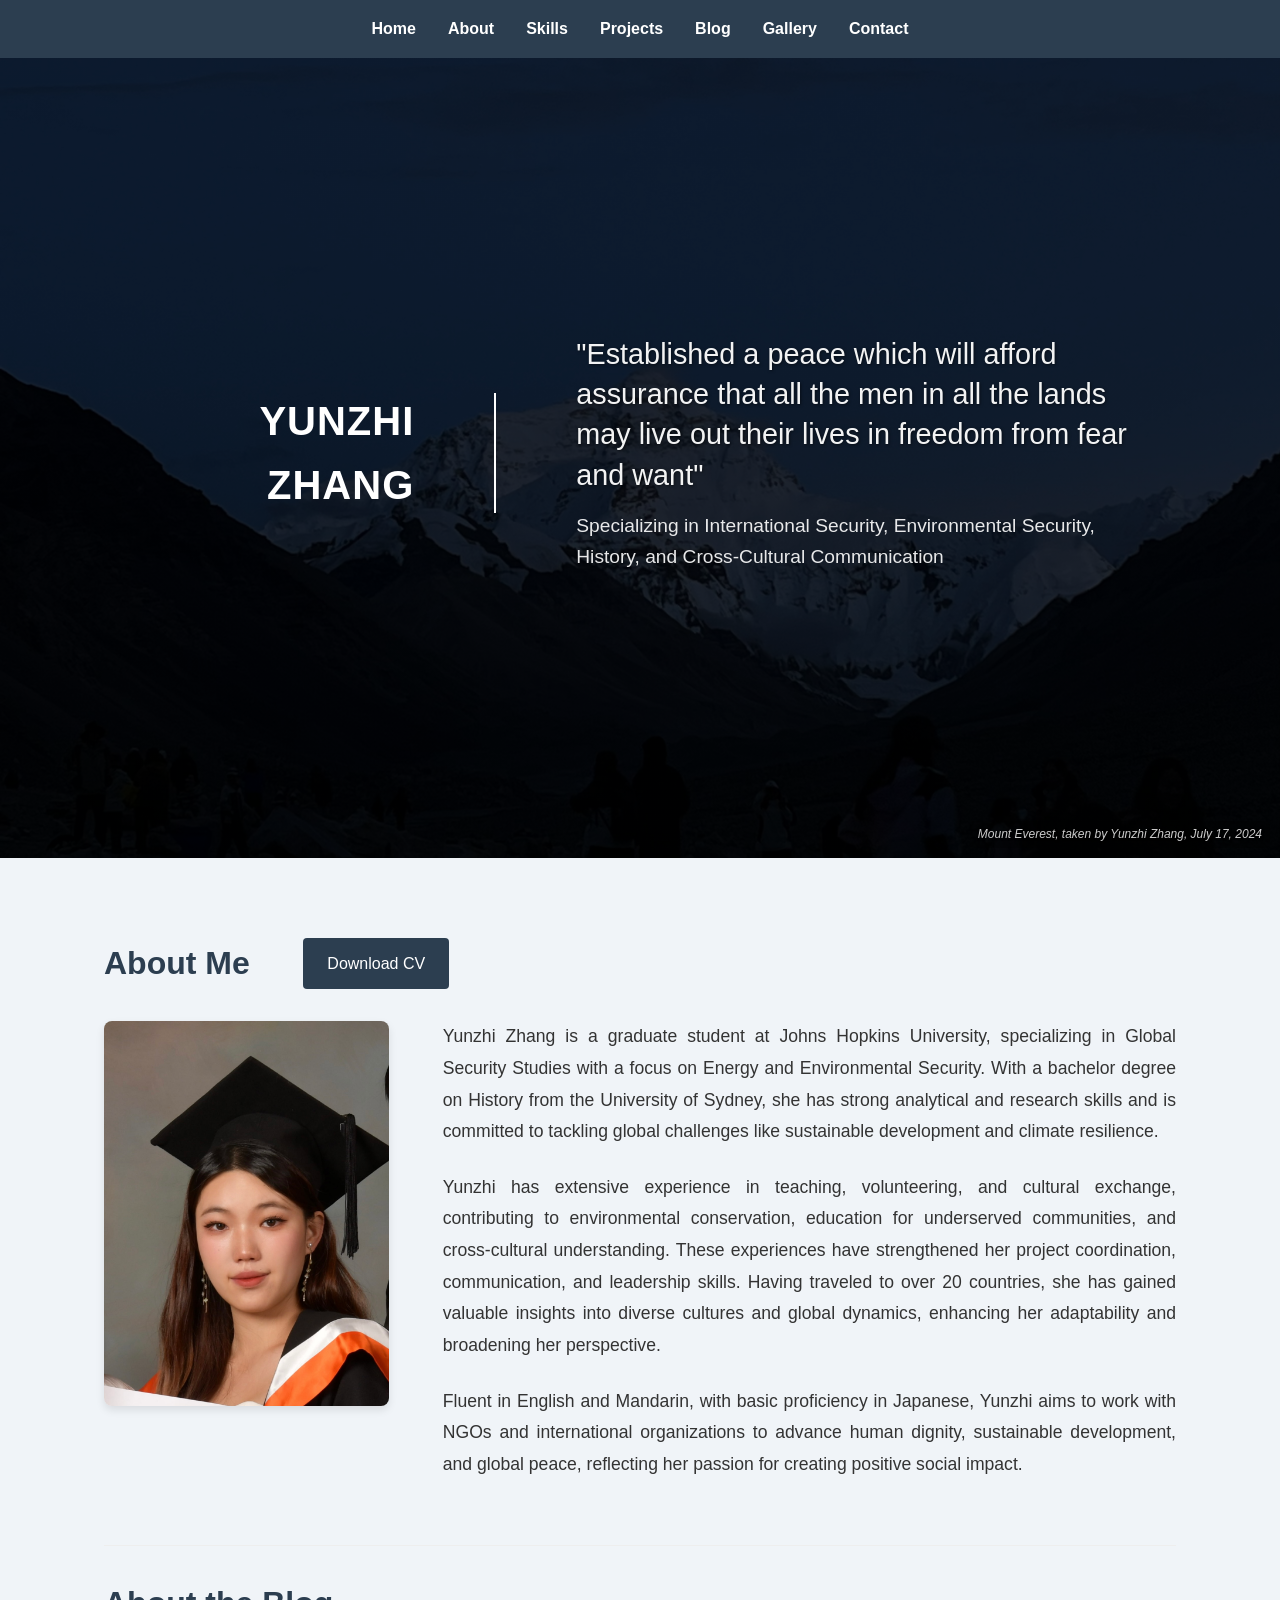
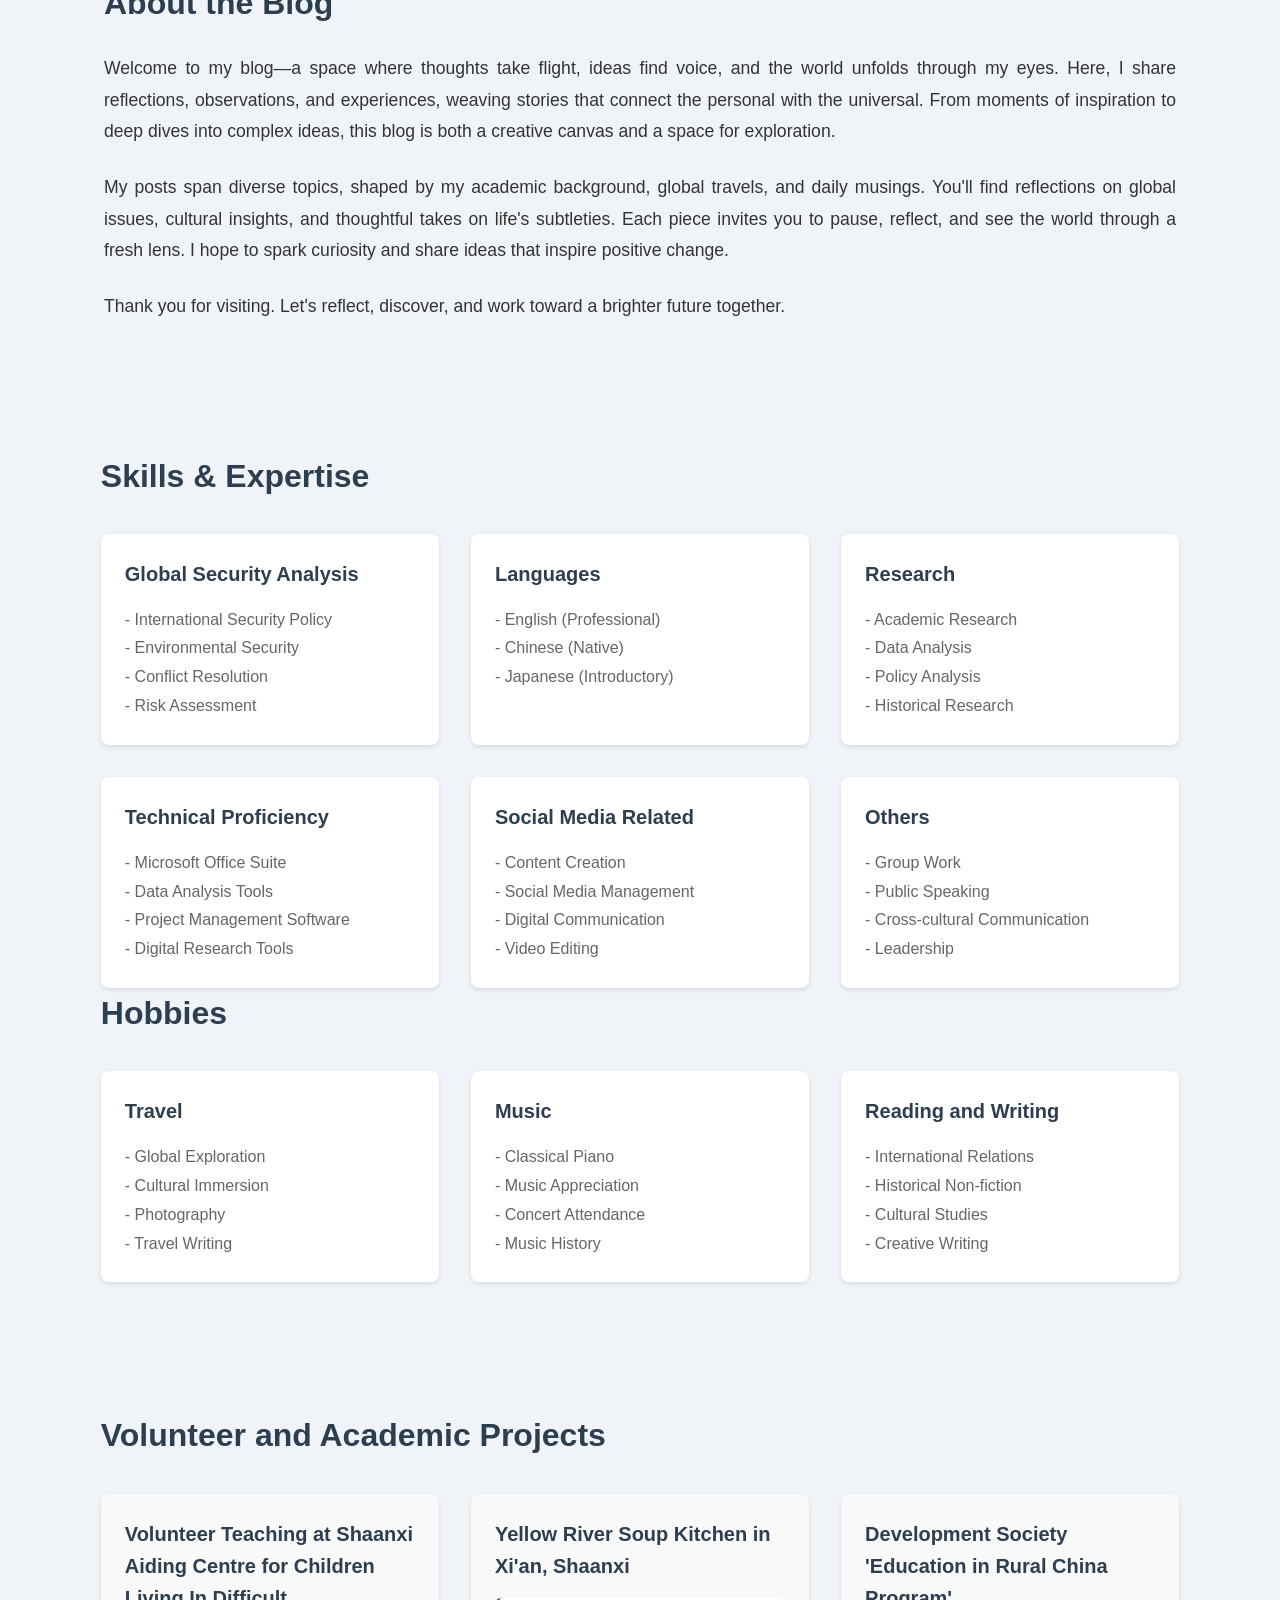
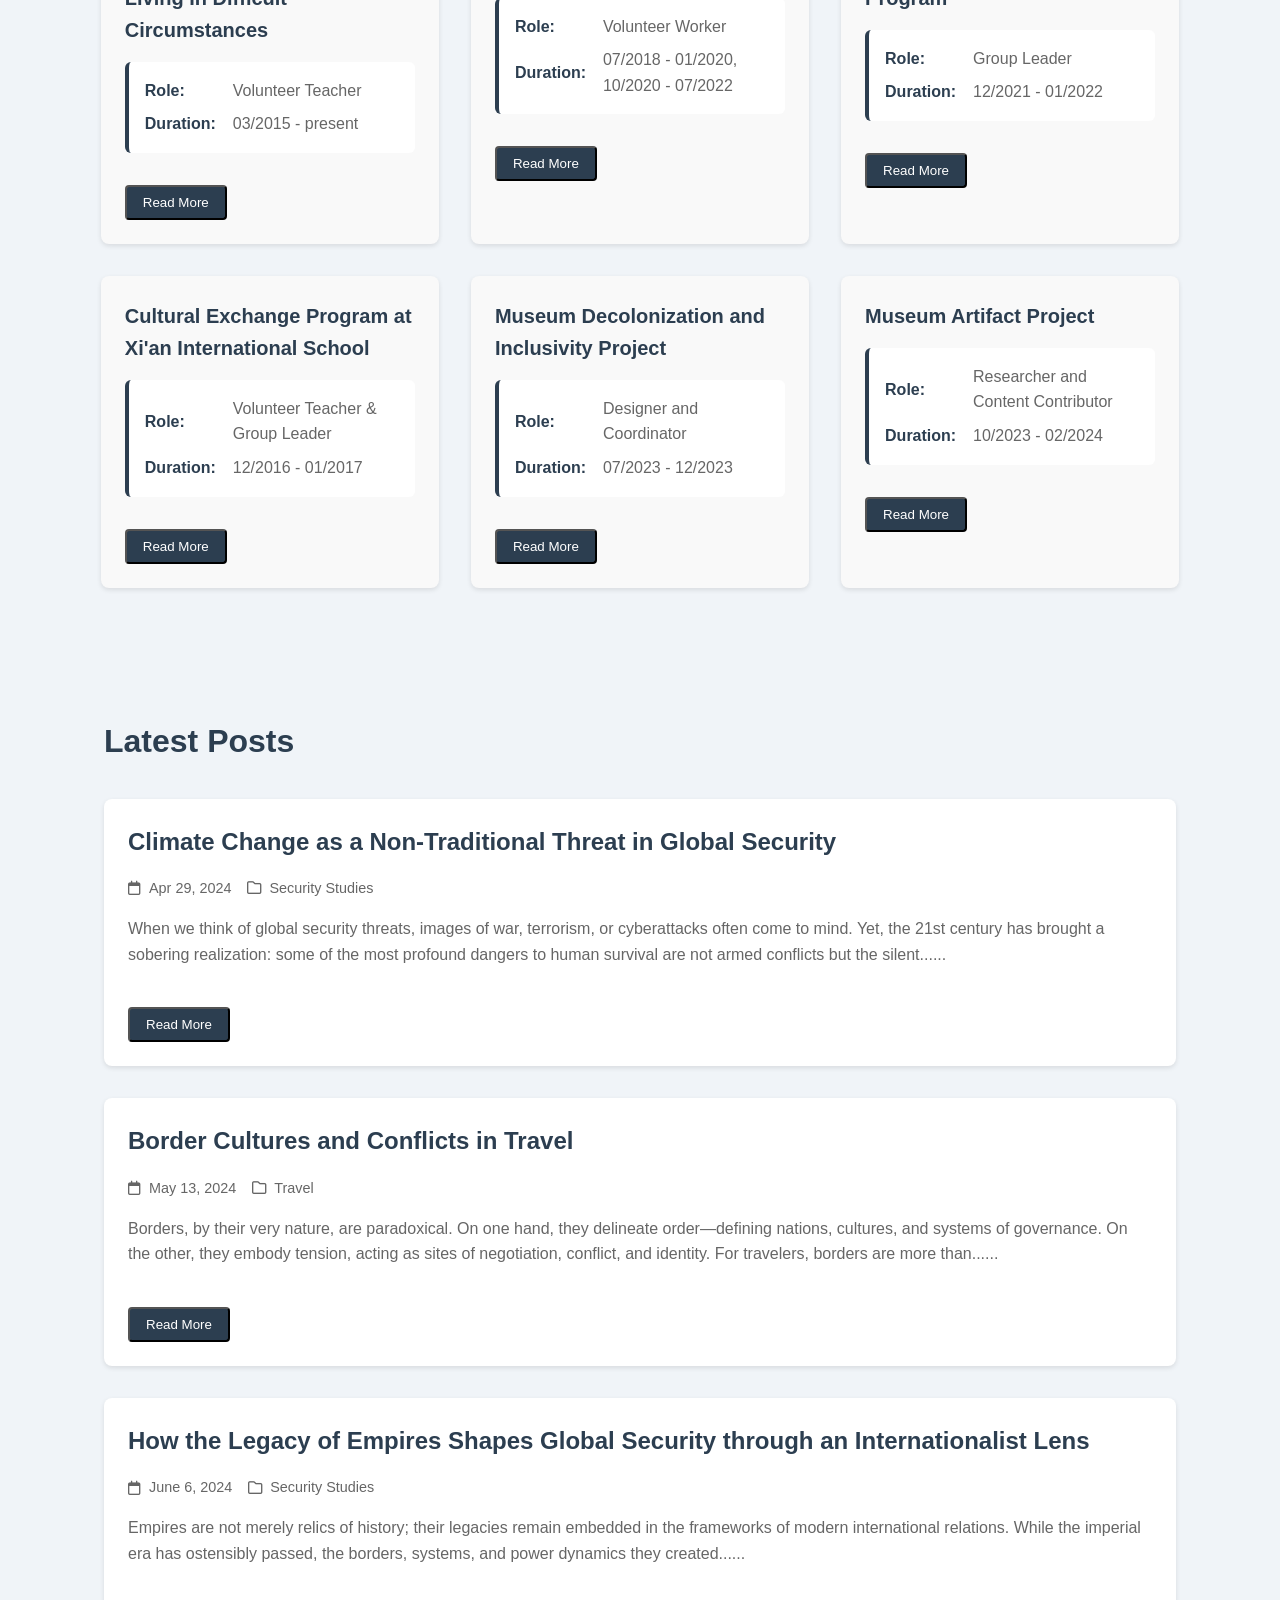
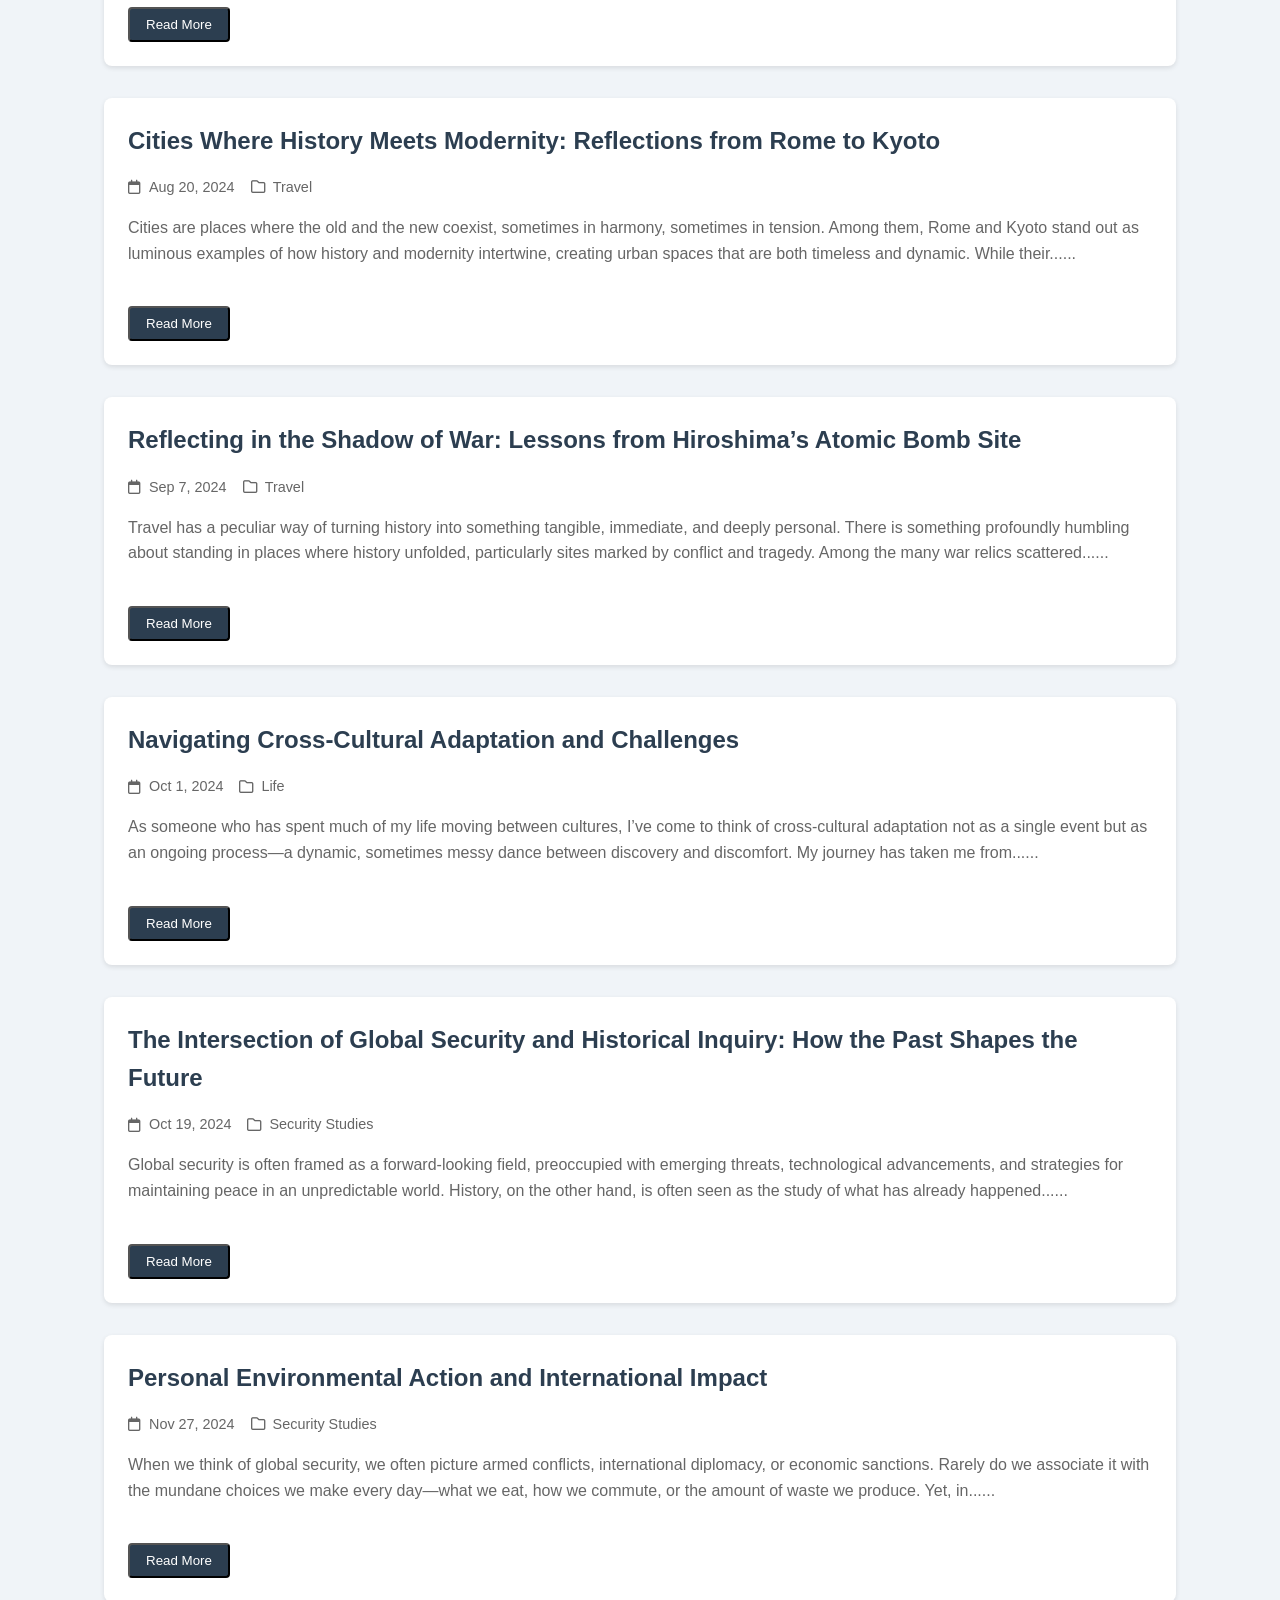
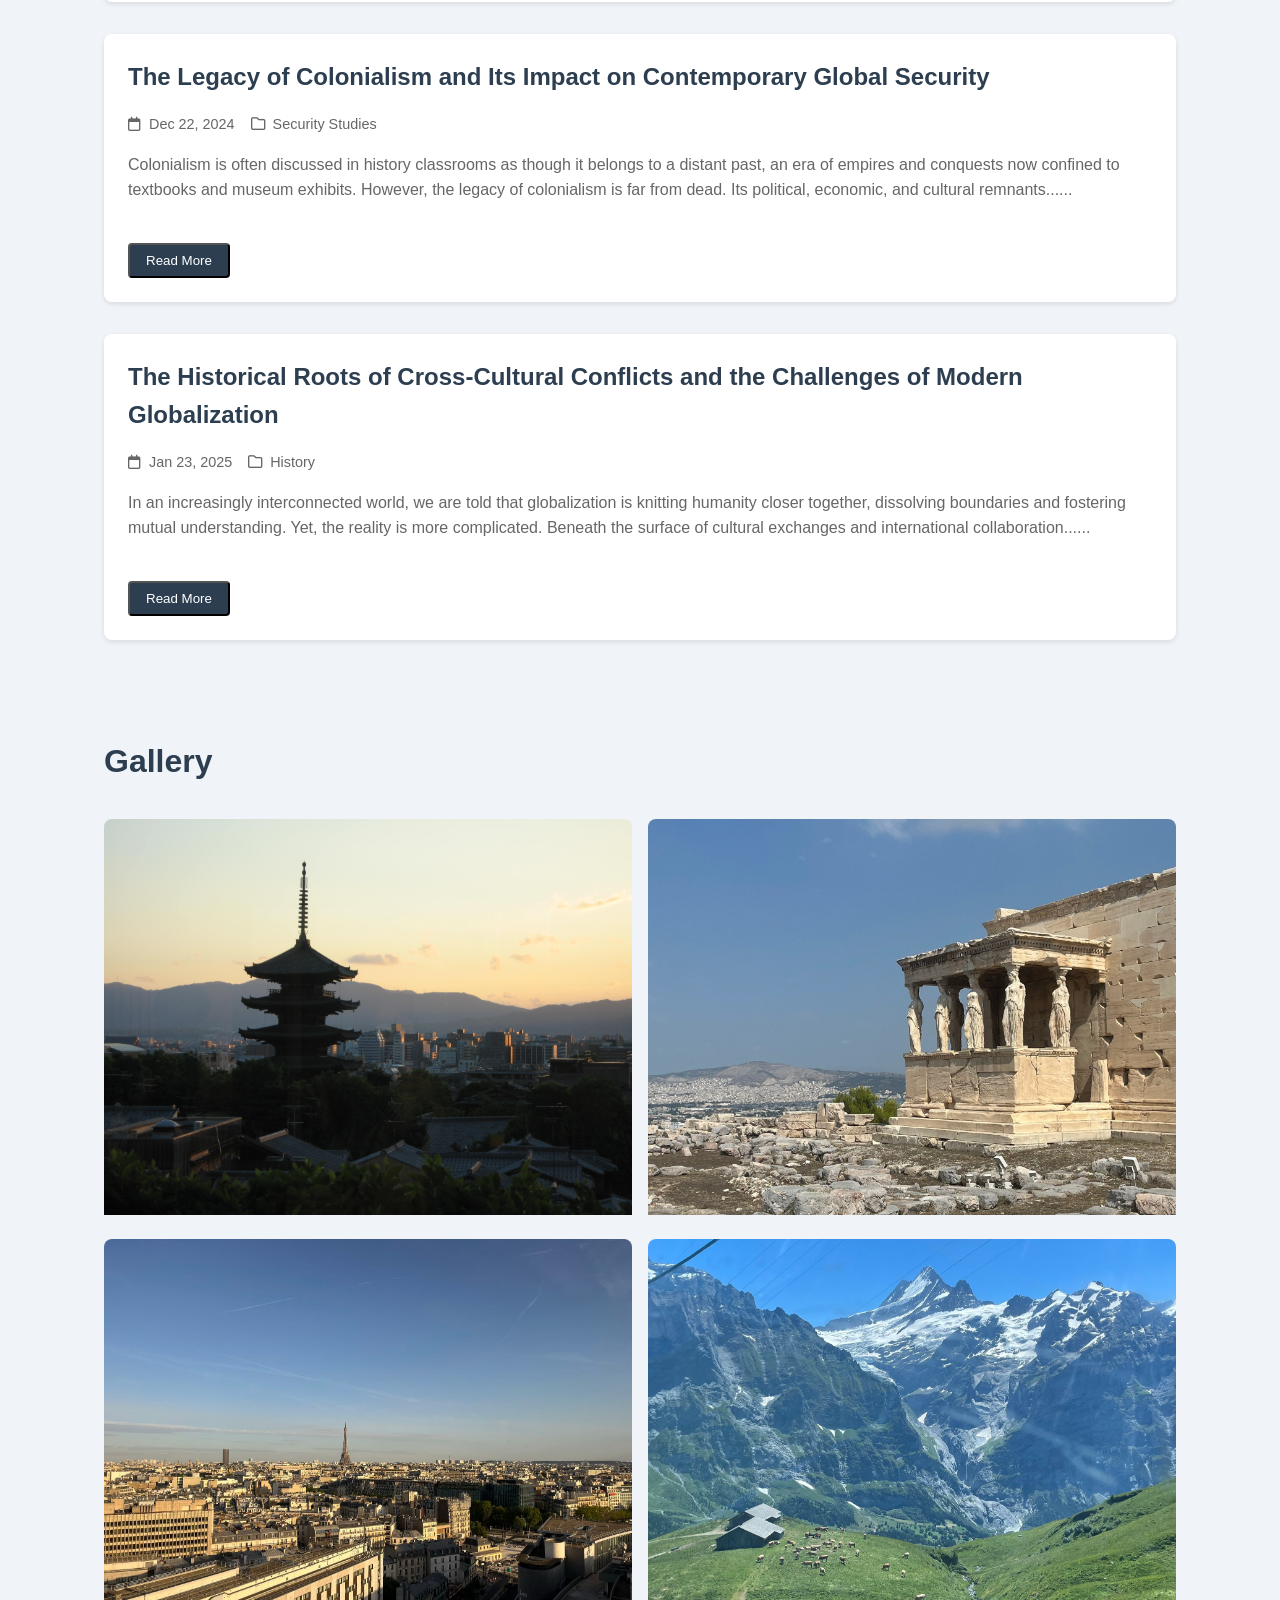
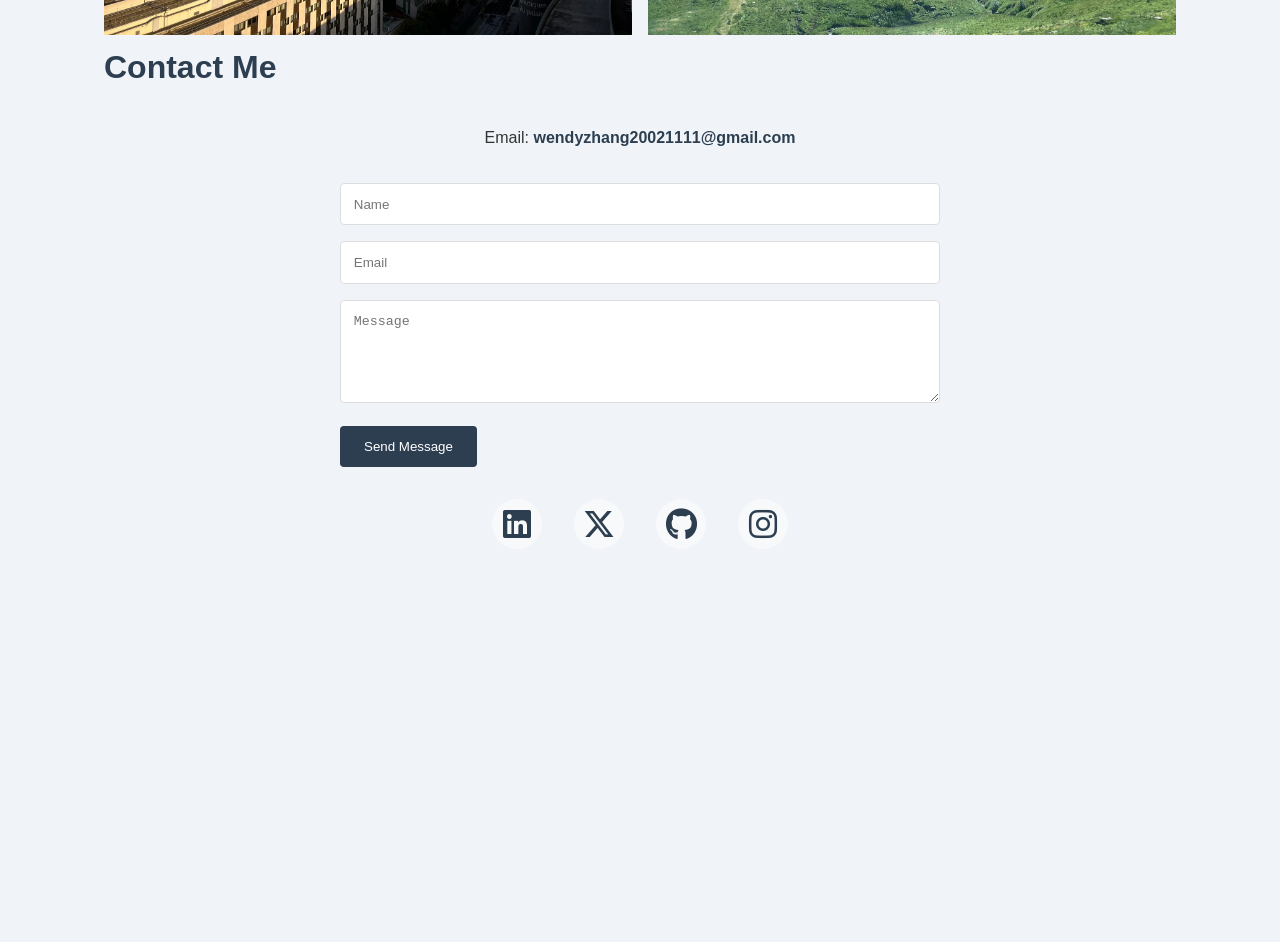
==== commit 1d25b213: "Update index.html" ====
--- a/index.html
+++ b/index.html
@@ -47,7 +47,7 @@
  .hero {
             position: relative;
             background: linear-gradient(rgba(0,0,0,0.7), rgba(0,0,0,0.7)),
-                        url('images/background.jpg');
+                        url('images/about_me.jpg');
             background-size: cover;
             color: white;
             margin-top: 3rem;
@@ -2369,4 +2369,4 @@
         });
     </script>
 </body>
-</html>+</html>
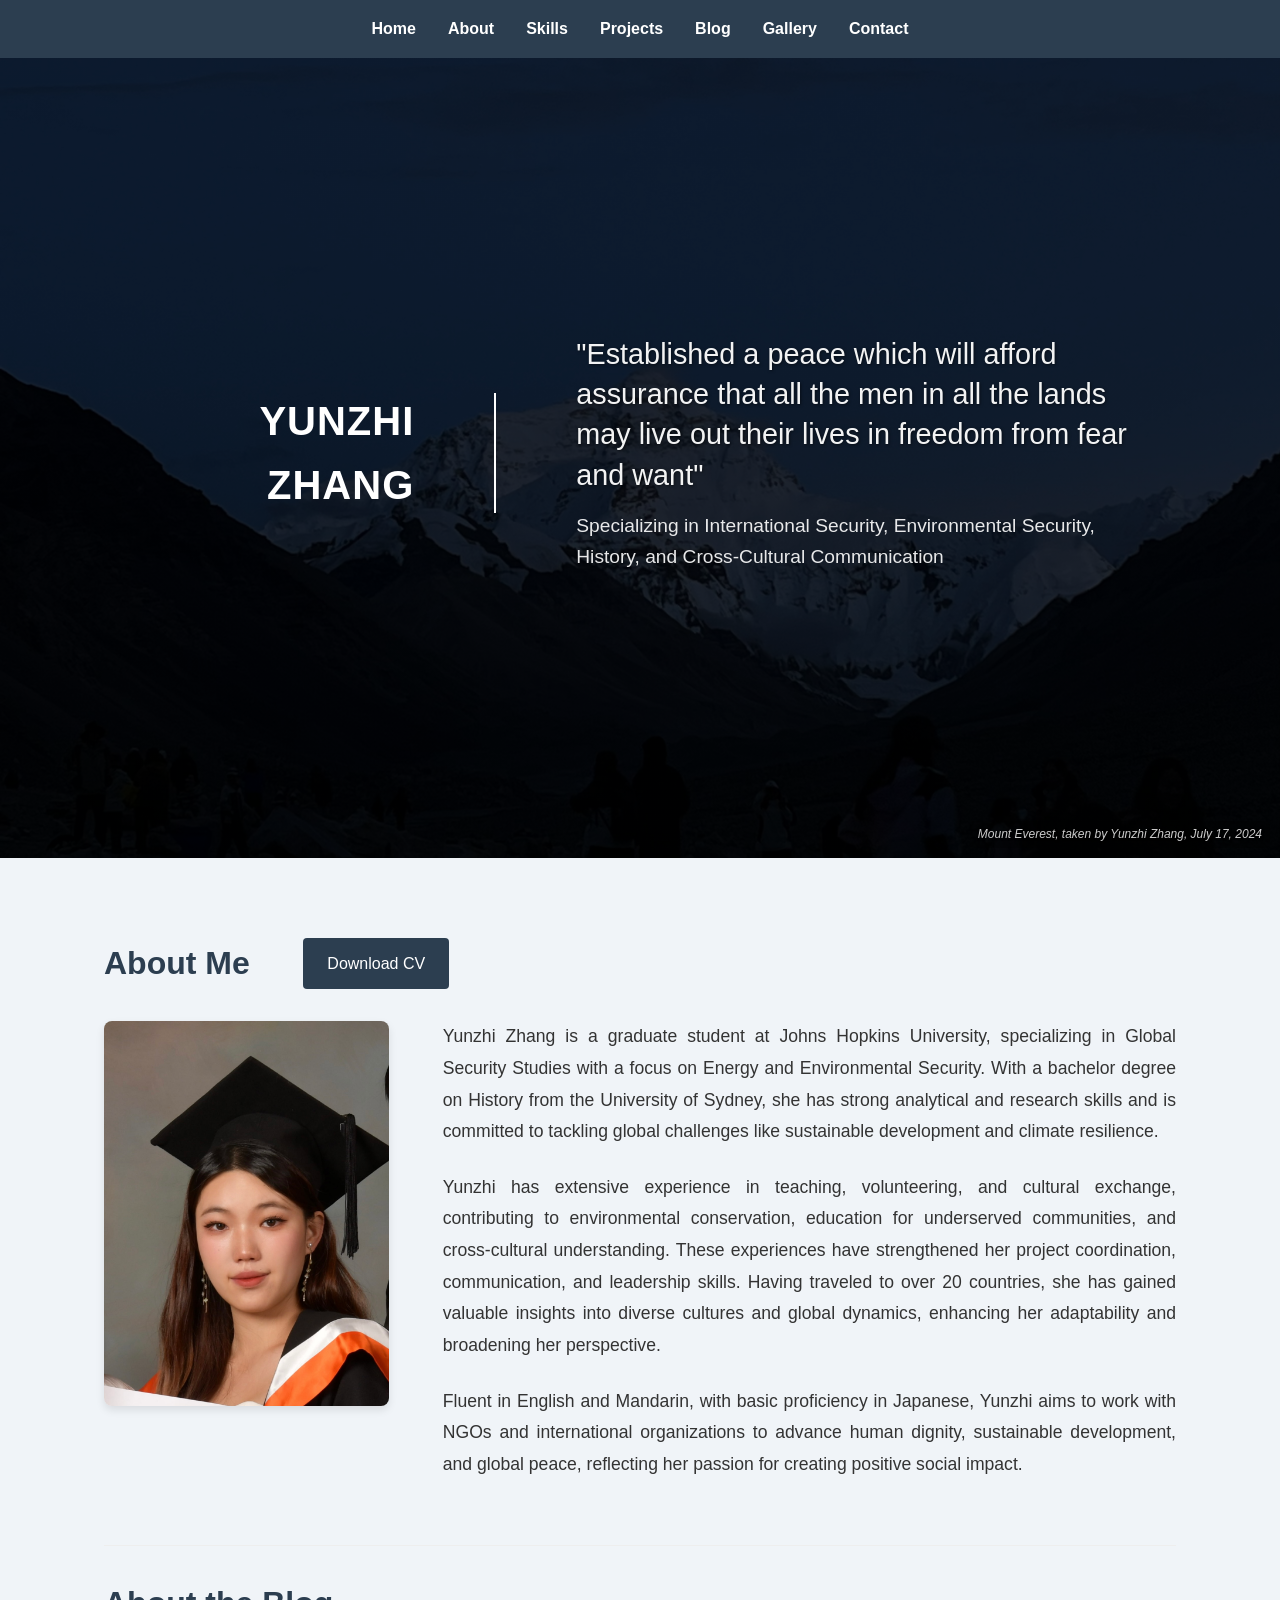
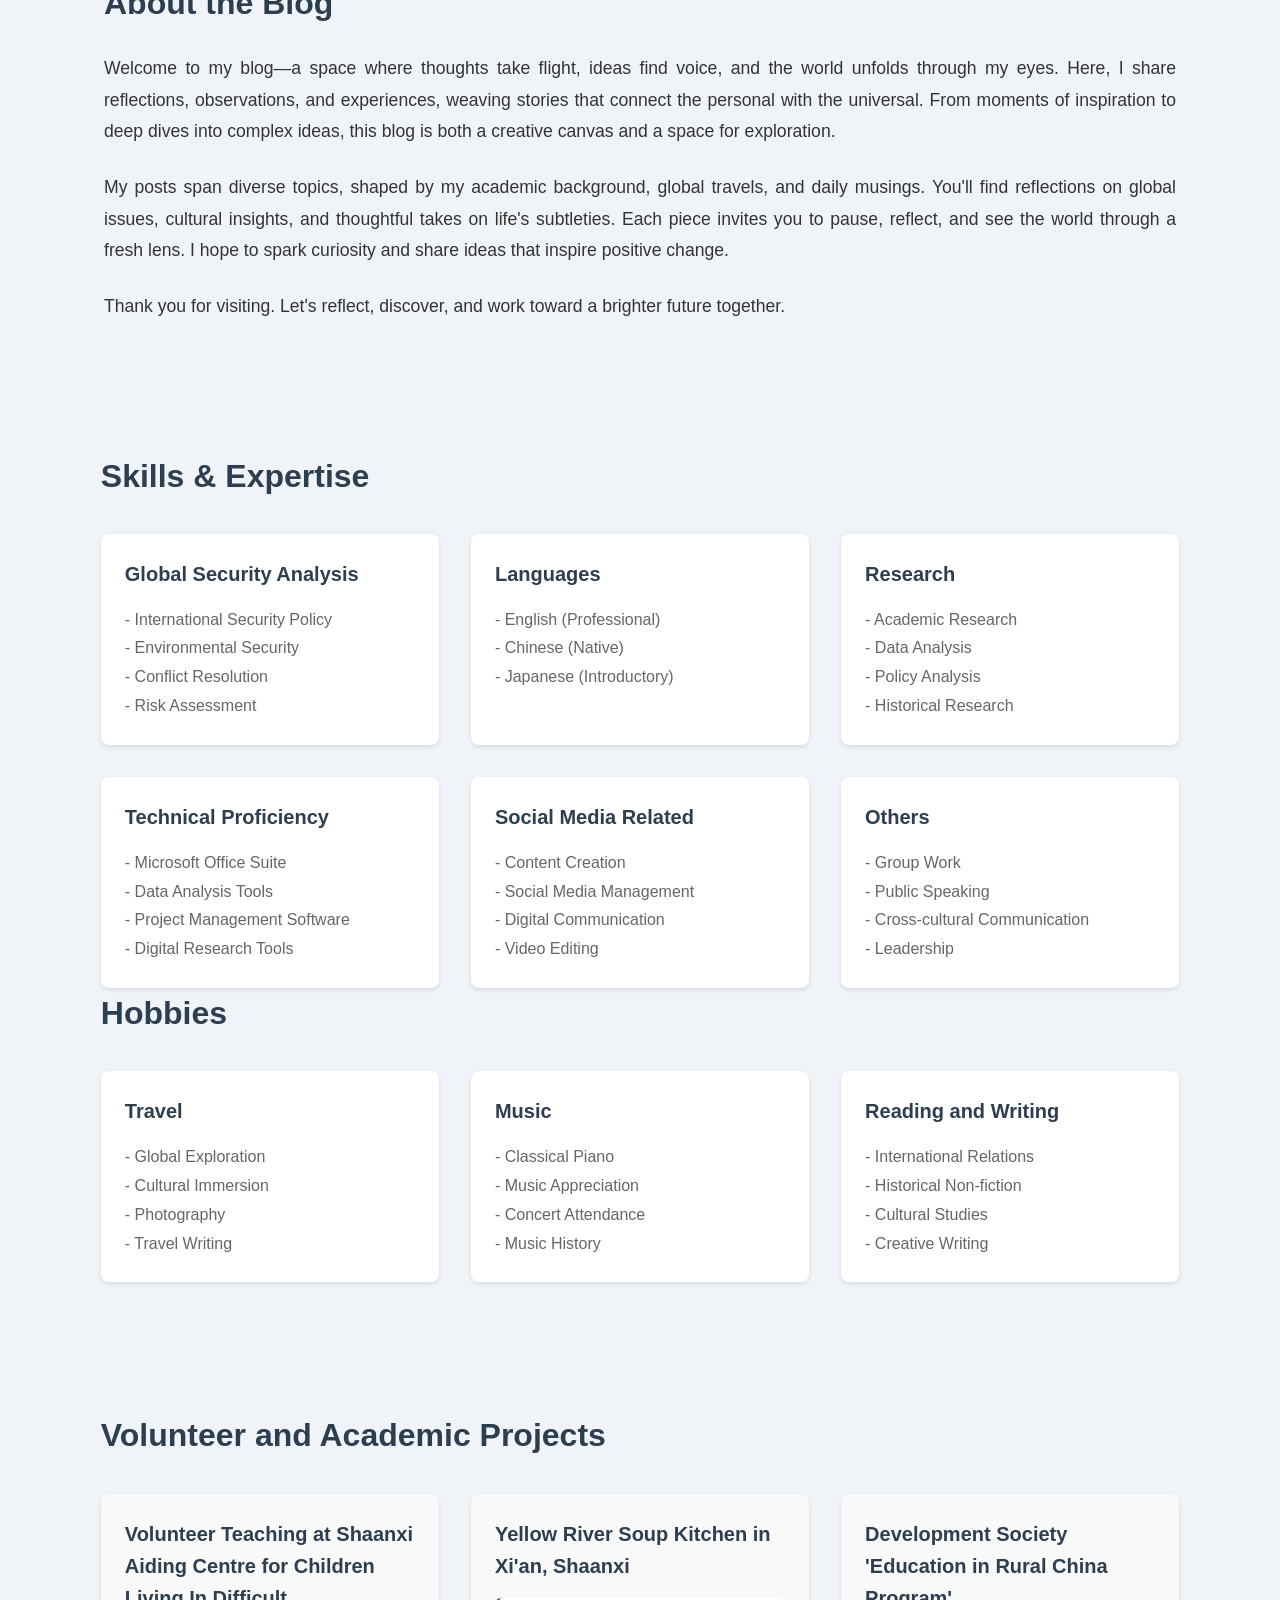
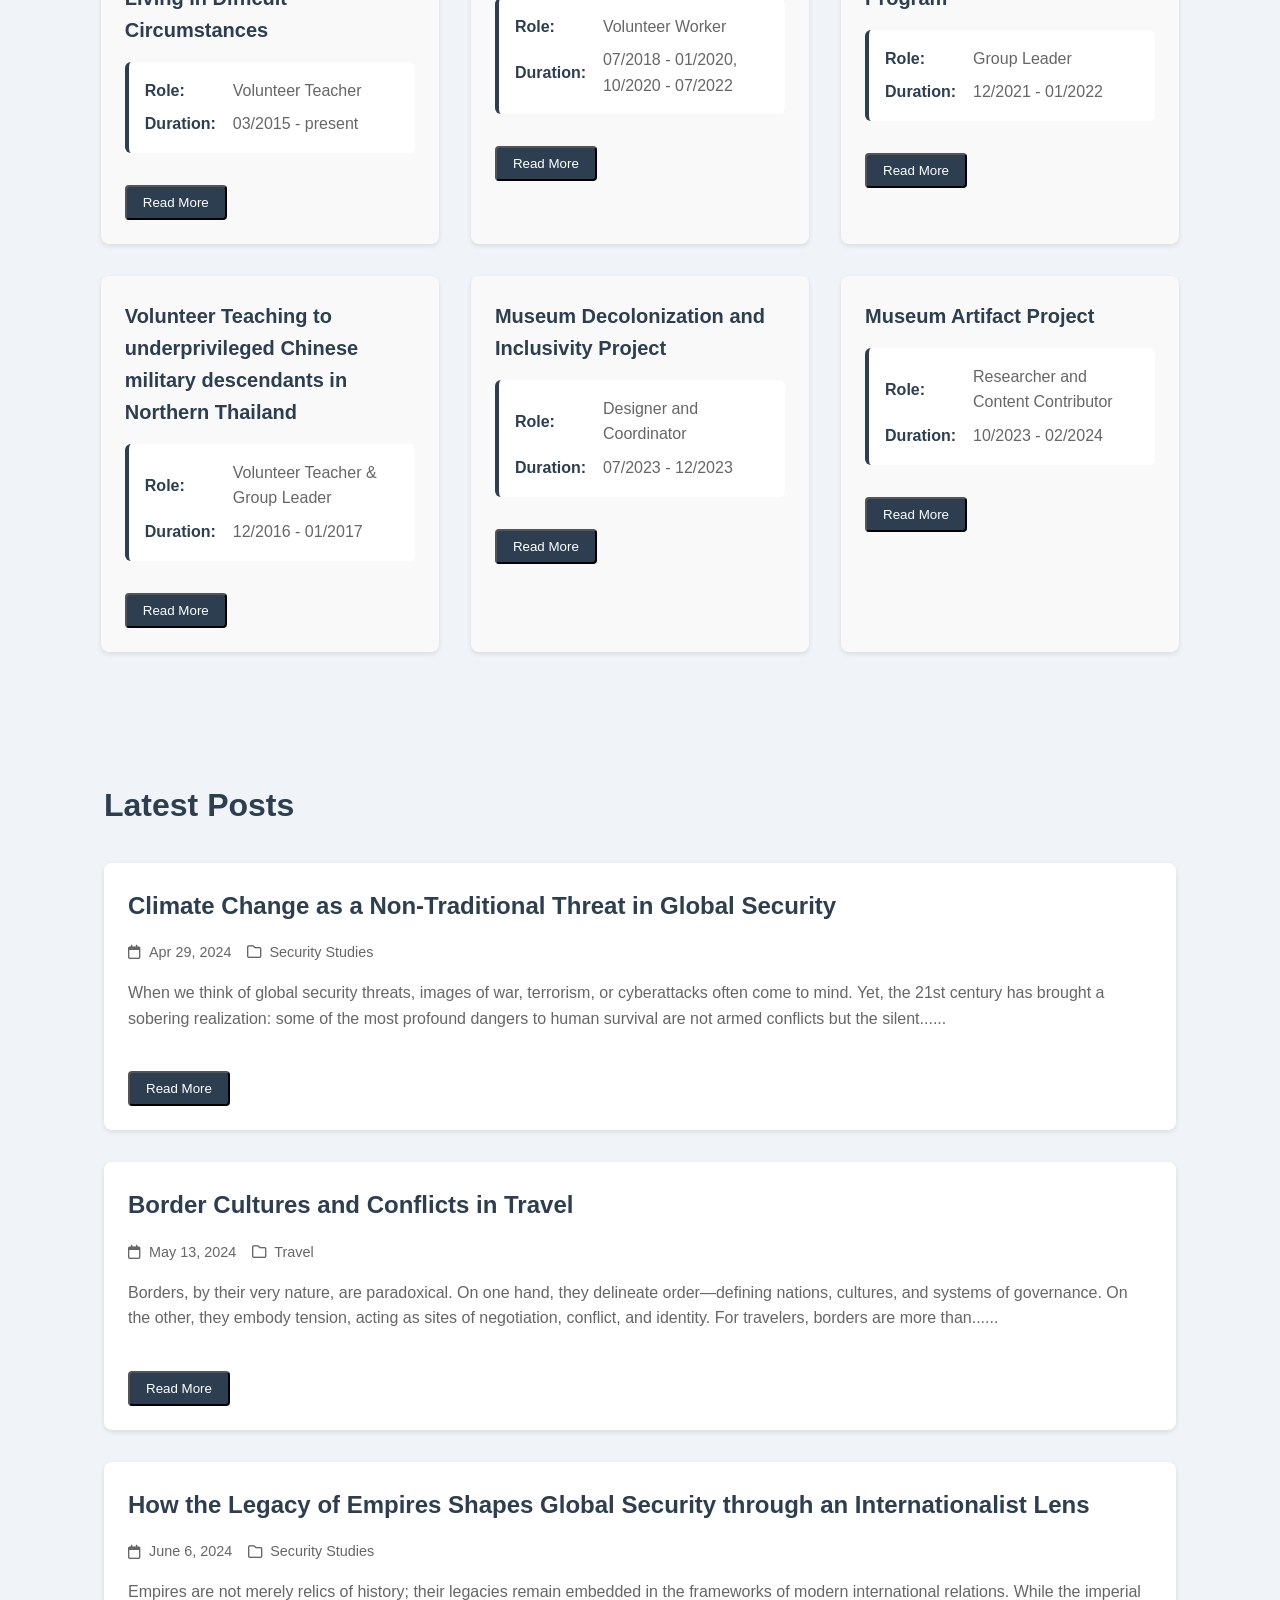
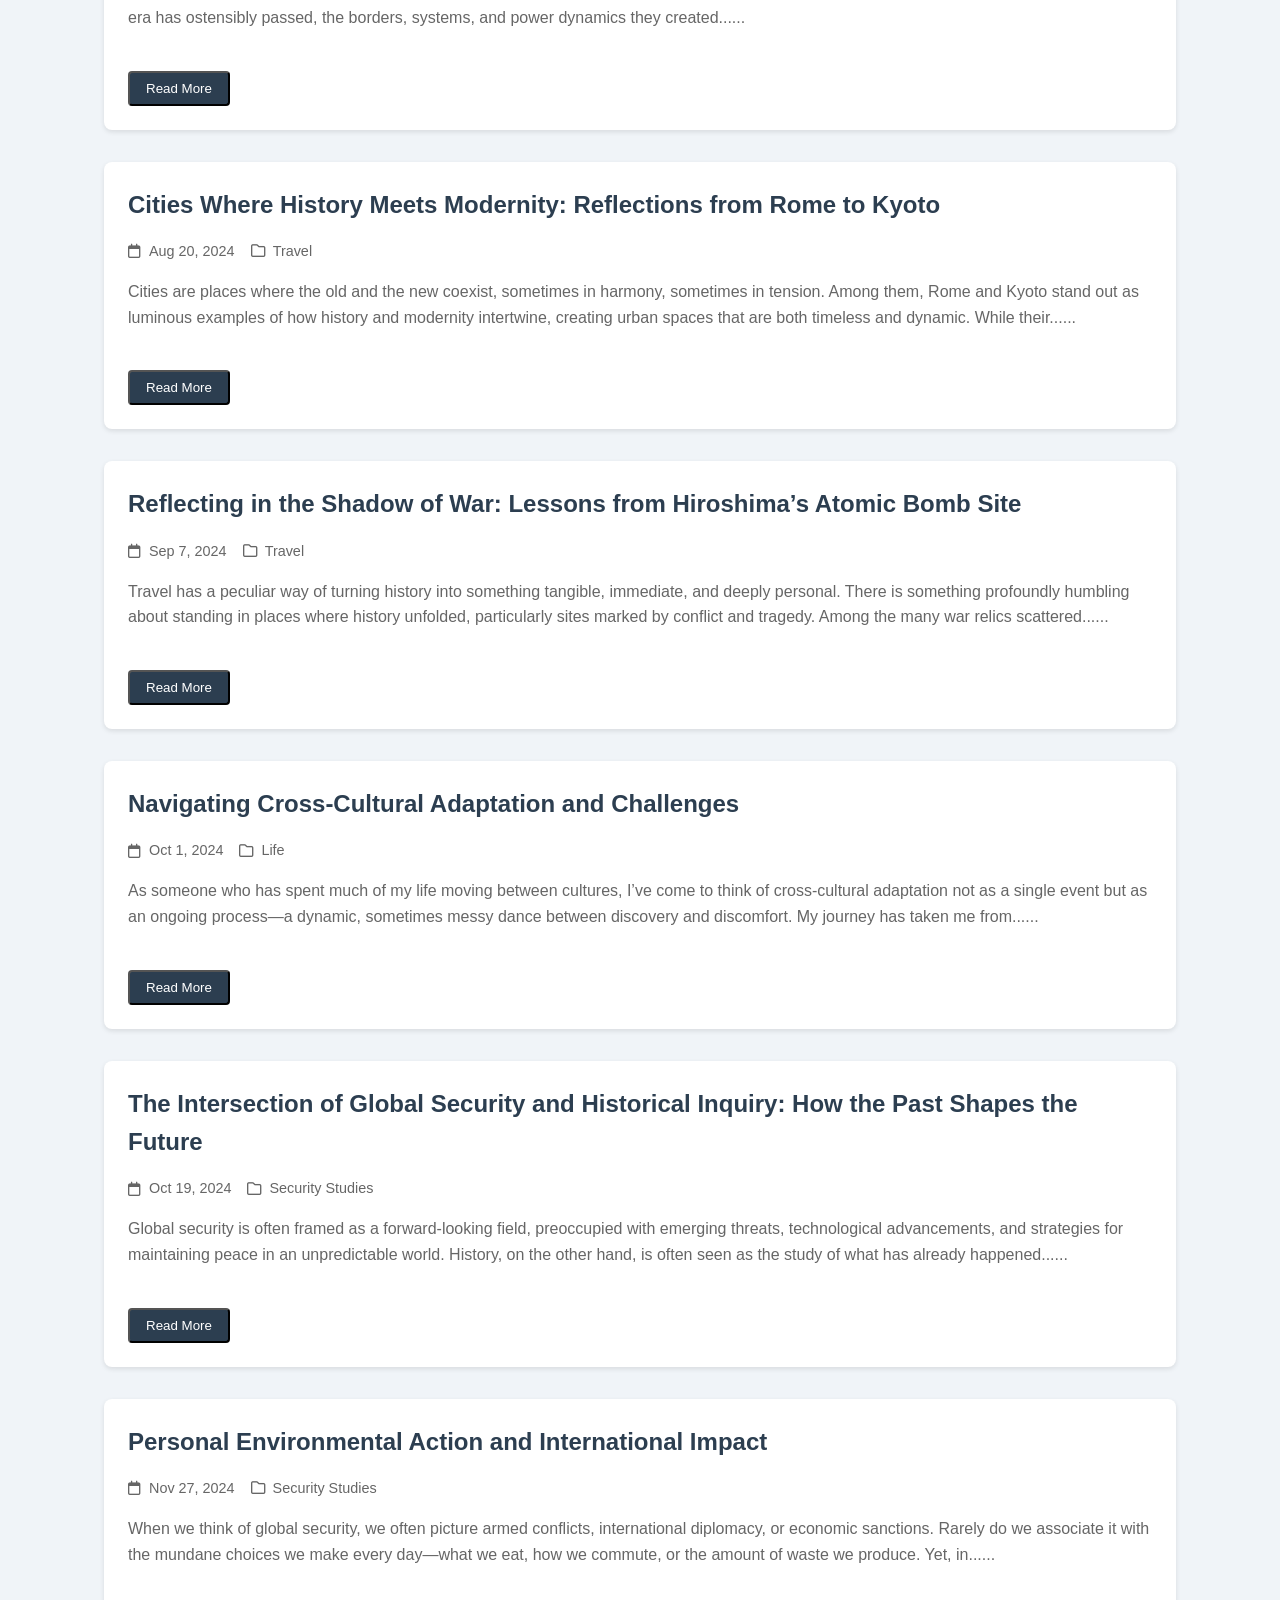
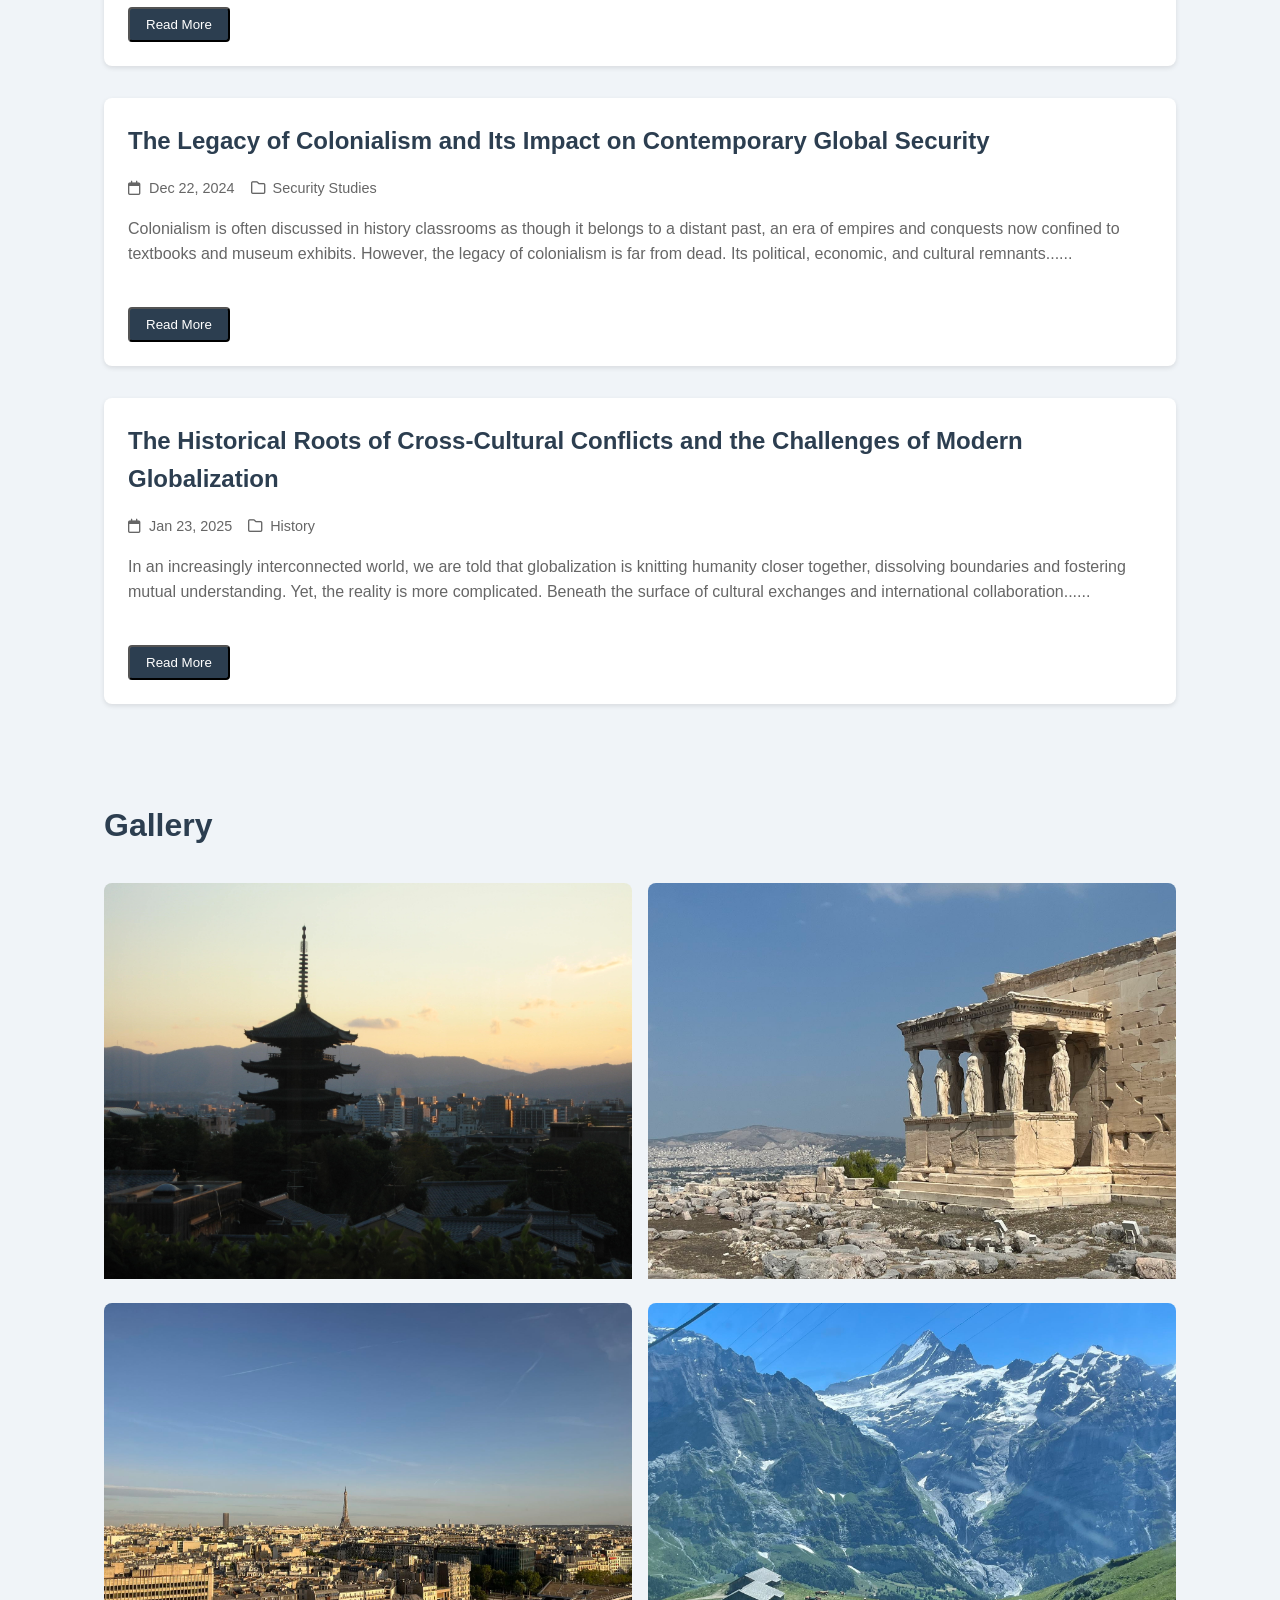
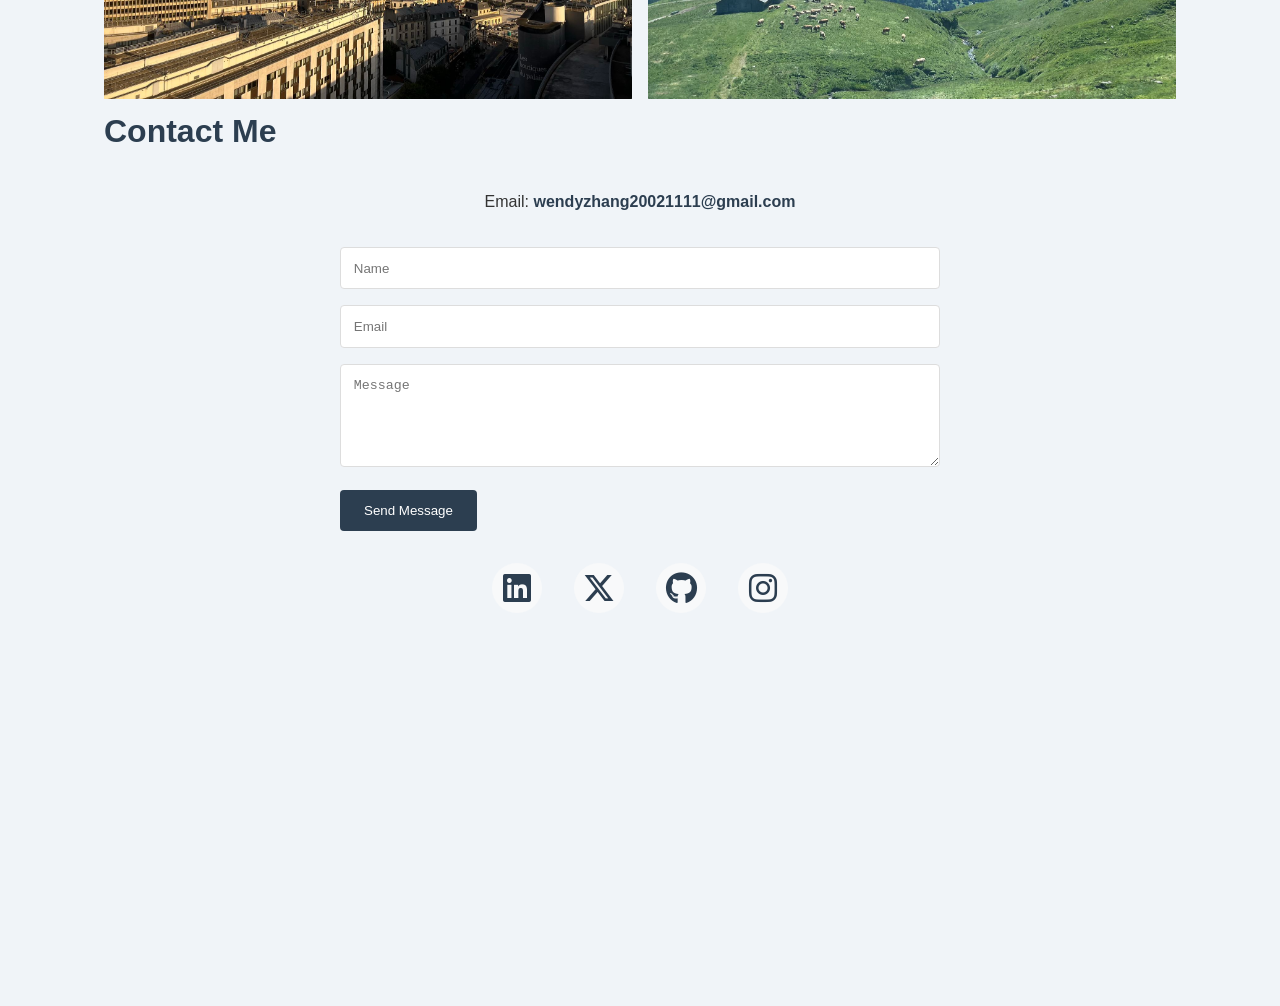
==== commit 3e43ce7e: "Update index.html" ====
--- a/index.html
+++ b/index.html
@@ -1223,7 +1223,7 @@
                 </div>
                 
                 <div class="project-card">
-                    <h3>Cultural Exchange Program at Xi'an International School</h3>
+                    <h3>Volunteer Teaching to underprivileged Chinese military descendants in Northern Thailand</h3>
                     <div class="project-meta">
                         <div class="project-role">
                             <span class="meta-label">Role:</span>
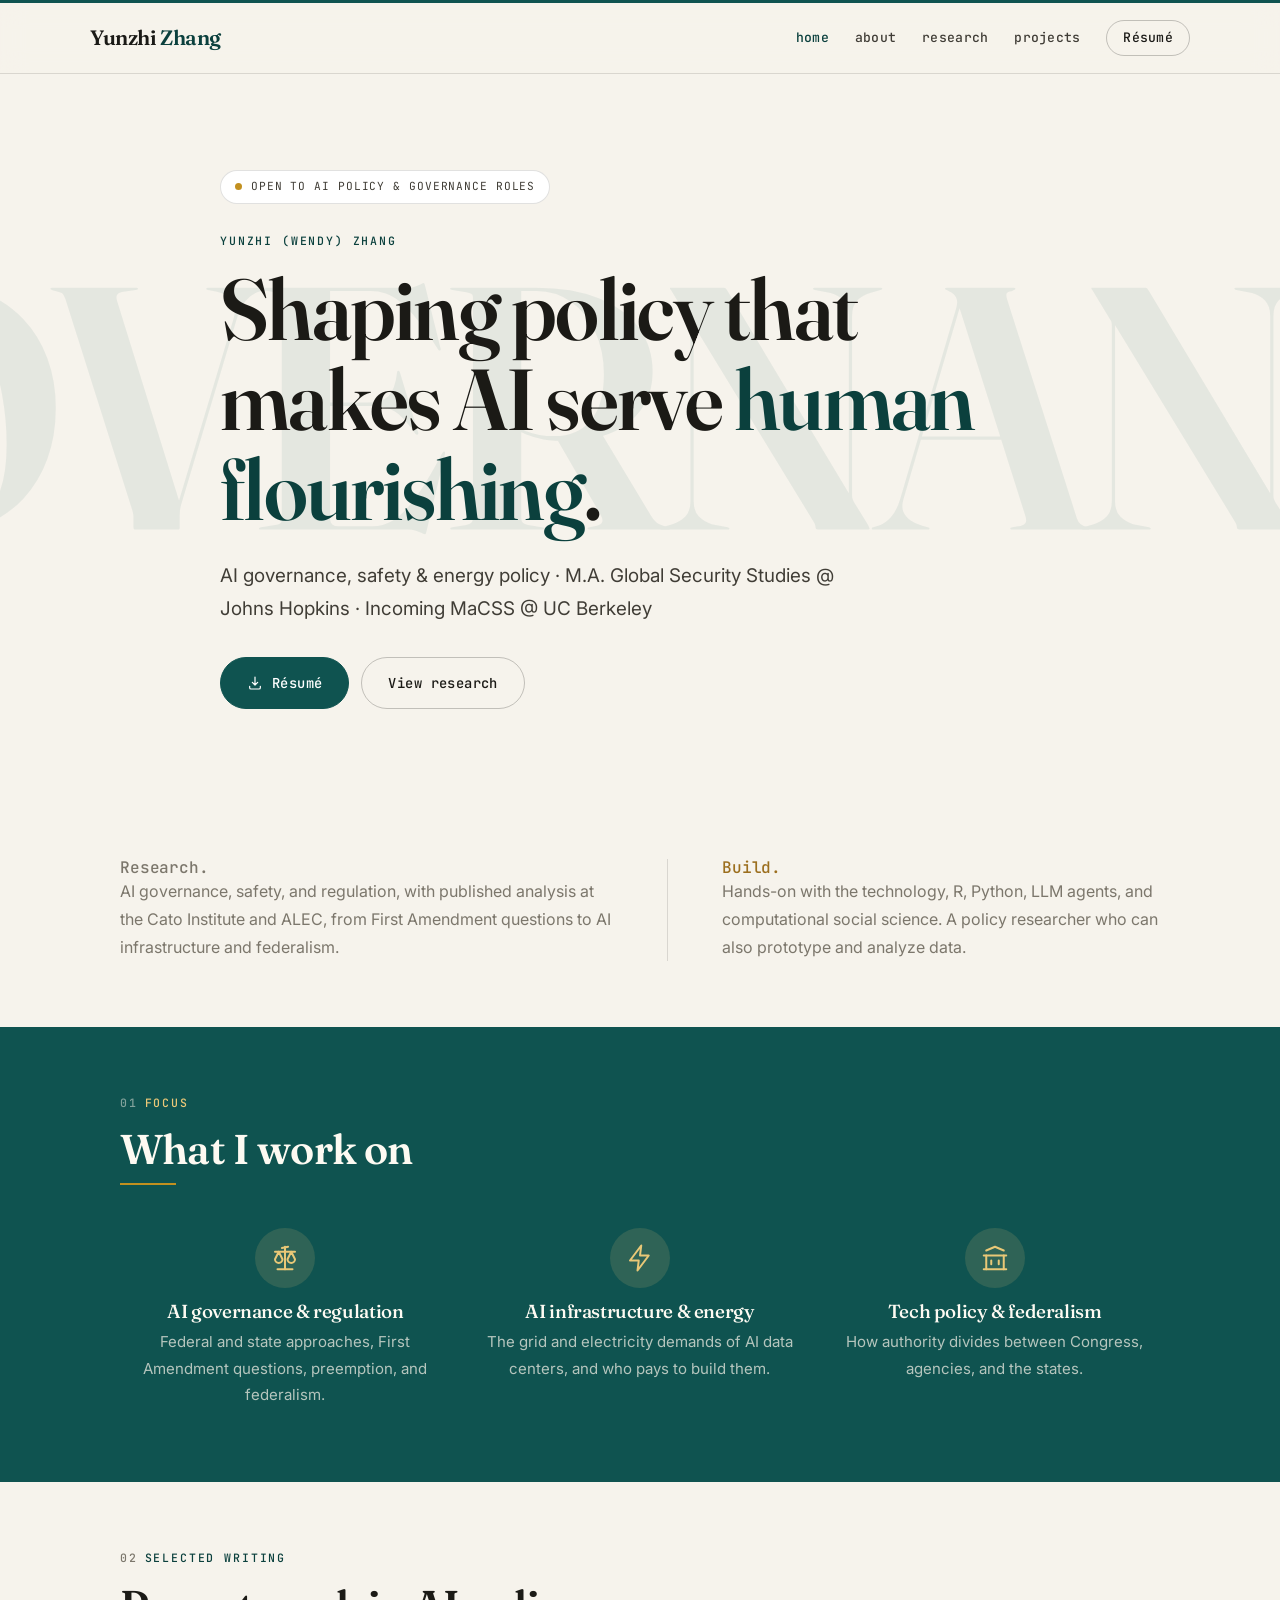
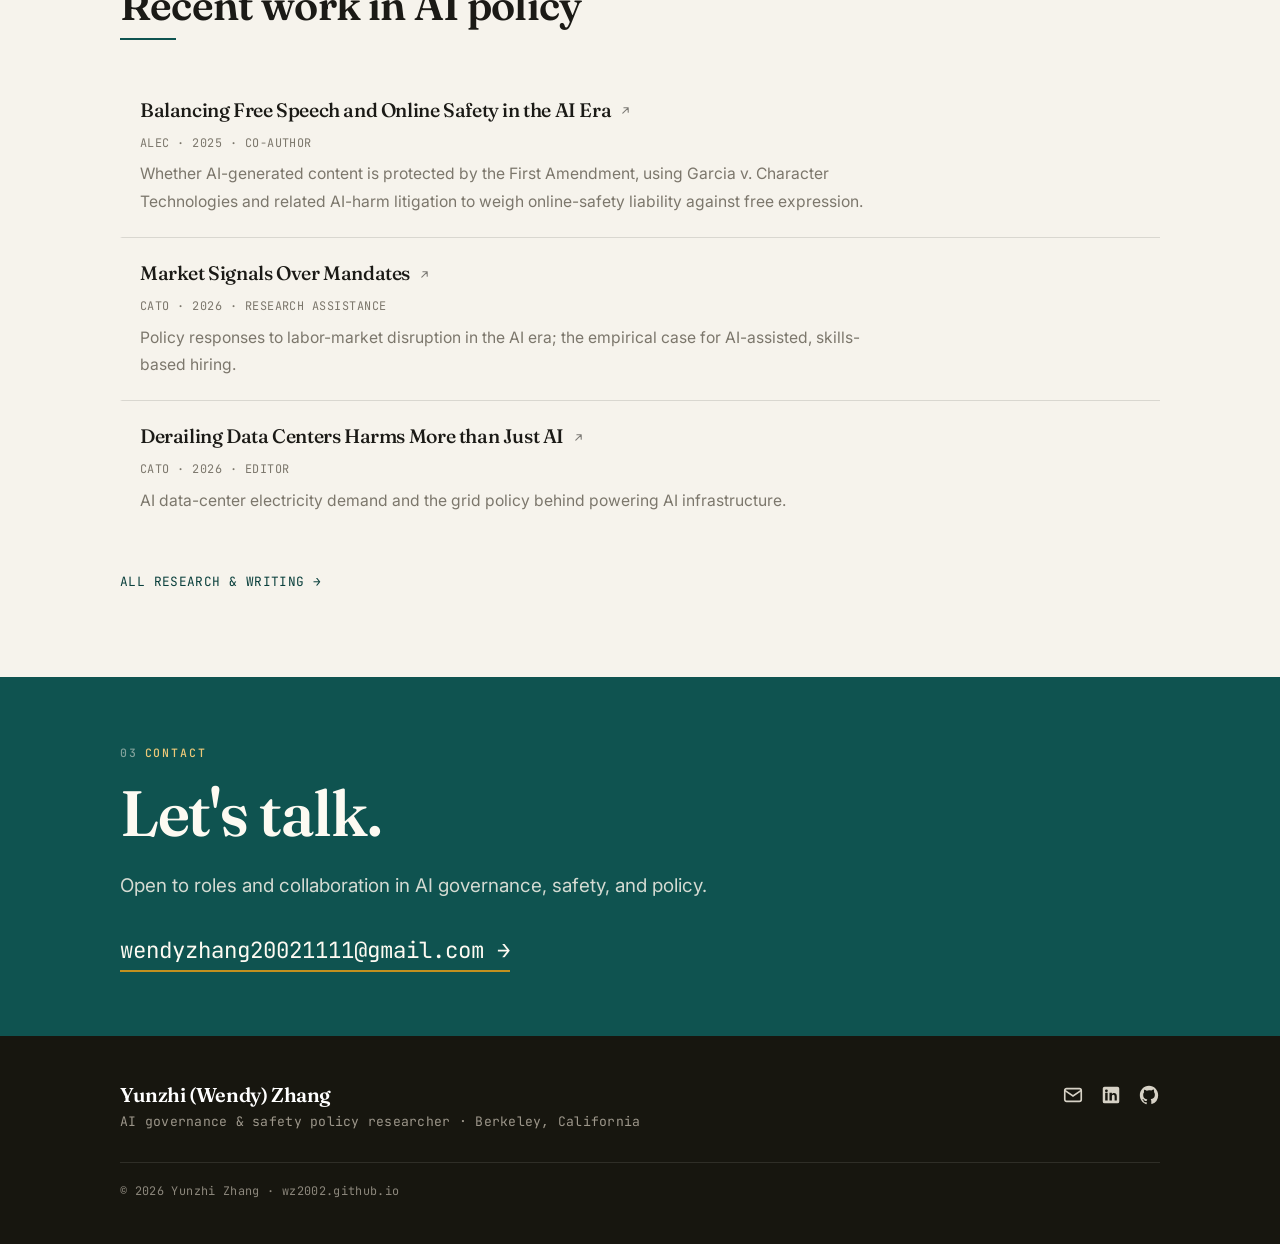
==== commit 0562861a: "Replace site with new portfolio Co-Authored-By: Claude Opus 4.8 <noreply@anthropic.com>" ====
--- a/index.html
+++ b/index.html
@@ -1,2372 +1,122 @@
 <!DOCTYPE html>
 <html lang="en">
 <head>
-    <link rel="stylesheet" href="https://cdnjs.cloudflare.com/ajax/libs/font-awesome/6.5.1/css/all.min.css">
-    <meta charset="UTF-8">
-    <meta name="viewport" content="width=device-width, initial-scale=1.0">
-    <title>Global Security Studies Professional</title>
-    <style>
-        /* Reset and Base Styles */
-        * {
-            margin: 0;
-            padding: 0;
-            box-sizing: border-box;
-        }
-    
-        body {
-            font-family: 'Arial', sans-serif;
-            line-height: 1.6;
-            color: #333;
-            background-color: #f0f4f8; /* Light pastel blue */
-        }
-    
-        /* Navigation */
-        nav {
-            background: #2c3e50;
-            padding: 1rem;
-            position: fixed;
-            width: 100%;
-            top: 0;
-            z-index: 1000;
-        }
-    
-        nav ul {
-            list-style: none;
-            display: flex;
-            justify-content: center;
-            gap: 2rem;
-        }
-    
-        nav a {
-            color: white;
-            text-decoration: none;
-            font-weight: bold;
-        }
-    
- /* Hero Section - Updated */
- .hero {
-            position: relative;
-            background: linear-gradient(rgba(0,0,0,0.7), rgba(0,0,0,0.7)),
-                        url('images/about_me.jpg');
-            background-size: cover;
-            color: white;
-            margin-top: 3rem;
-            min-height: 90vh;
-            display: flex;
-            justify-content: center;
-            align-items: center;
-            padding: 2rem;
-        }
-
-        .hero-content {
-            display: flex;
-            align-items: center;
-            width: 90%;
-            max-width: 1200px;
-            gap: 2rem;
-            padding: 2rem;
-        }
-
-        .hero-left {
-            flex: 1;
-            text-align: right;
-            padding-right: 2rem;
-        }
-
-        .hero-left h1 {
-            font-size: 2.5rem;
-            font-weight: bold;
-            margin: 0;
-            letter-spacing: 1px;
-        }
-
-        .hero-divider {
-            width: 2px;
-            height: 120px;
-            background-color: white;
-            margin: 0 1rem;
-        }
-
-        .hero-right {
-            flex: 2;
-            text-align: left;
-            padding-left: 2rem;
-        }
-
-        .hero-right h2 {
-            font-size: 1.8rem;
-            font-weight: normal;
-            margin: 0 0 1rem 0;
-            line-height: 1.4;
-            color: rgba(255, 255, 255, 0.95); /* Brighter white */
-            text-shadow: 1px 1px 3px rgba(0, 0, 0, 0.5); /* Adds subtle shadow for better readability */
-        }
-
-        .hero-right p {
-            font-size: 1.2rem;
-            opacity: 0.9;
-        }
-
-        .watermark {
-            position: absolute;
-            bottom: 20px;
-            right: 20px;
-            color: rgba(255, 255, 255, 0.7);
-            font-size: 0.8rem;
-            font-style: italic;
-            text-shadow: 1px 1px 2px rgba(0, 0, 0, 0.5);
-            z-index: 2;
-            pointer-events: none;
-        }
-
-        /* Responsive Hero Section */
-        @media (max-width: 768px) {
-            .hero-content {
-                flex-direction: column;
-                text-align: center;
-                gap: 1rem;
-                padding: 1rem;
-            }
-
-            .hero-left {
-                text-align: center;
-                padding-right: 0;
-            }
-
-            .hero-divider {
-                width: 80%;
-                height: 2px;
-                margin: 1rem auto;
-            }
-
-            .hero-right {
-                text-align: center;
-                padding-left: 0;
-            }
-
-            .hero-right h2 {
-                font-size: 1.5rem;
-            }
-
-            .hero-right p {
-                font-size: 1rem;
-            }
-        }
-
-        /* Main Content Sections */
-        section {
-            padding: 4rem 2rem;
-            min-height: 100vh;
-        }
-    
-        .hero {
-            position: relative; /* Added to contain the absolutely positioned watermark */
-            background: linear-gradient(rgba(0,0,0,0.7), rgba(0,0,0,0.7)),
-                        url('images/background.jpg');
-            background-size: cover;
-            color: white;
-            text-align: center;
-            display: flex;
-            flex-direction: column;
-            justify-content: center;
-            align-items: center;
-            margin-top: 3rem;
-            /* Reduced minimum height to create more space for About section */
-            min-height: 90vh;
-        }
-
-        .watermark {
-            position: absolute;
-            bottom: 20px;
-            right: 20px;
-            color: rgba(255, 255, 255, 0.7);
-            font-size: 0.8rem;
-            font-style: italic;
-            text-shadow: 1px 1px 2px rgba(0, 0, 0, 0.5);
-            z-index: 2;
-            pointer-events: none; /* Prevents the watermark from interfering with clicks */
-        }
-
-        .container {
-            max-width: 1200px;
-            margin: 0 auto;
-            padding: 0 5%;  /* Increased from 5% to create equal spacing on both sides */
-        } 
-
-        /* About Section - Added margin-top */
-        #about {
-            margin-top: 5rem;  /* This creates more space between hero and about section */
-        }
-    
-        /* About Content */
-        .about-content {
-            display: flex;
-            gap: 5%;
-            align-items: flex-start;
-            margin-top: 2rem;
-        }
-    
-        .profile-photo {
-            width: 35%;
-        }
-    
-        .profile-photo img {
-            width: 100%;
-            border-radius: 8px;
-            box-shadow: 0 4px 8px rgba(0,0,0,0.1);
-        }
-    
-        .about-text {
-            width: 90%;
-            font-size: 1.1rem;
-            line-height: 1.8;
-            text-align: justify;  /* Add this line for justified text */
-        }
-
-        .about-text p {
-            margin-bottom: 1.5rem;
-        }
-
-        .about-text p:last-child {
-            margin-bottom: 0;
-        }
-
-        .about-header {
-            display: flex;
-            align-items: center;
-            margin-bottom: 2rem;
-        }
-
-        .about-title {
-            margin: 0;  /* Remove default margin from h2 */
-        }
-
-        .cv-button {
-            background: #2c3e50;
-            color: white;
-            padding: 0.8rem 1.5rem;
-            border: none;
-            border-radius: 4px;
-            text-decoration: none;
-            margin-left: 5%;  /* Creates 5% space between title and button */
-            font-size: 1rem;
-            transition: background-color 0.3s ease;
-        }
-
-        .cv-button:hover {
-            background: #34495e;
-        }
-
-        /* Responsive design */
-        @media (max-width: 768px) {
-            .about-header {
-                flex-direction: column;
-                align-items: flex-start;
-                gap: 1rem;
-            }
-
-            .cv-button {
-                margin-left: 0;
-            }
-        }
-    
-        /* Skills Section */
-        .skills {
-            background: transparent
-            padding: 4rem 2rem;
-            min-height: 100vh;
-        }
-
-        .container {
-            max-width: 1200px;
-            margin: 0 auto;
-            padding: 0 5%;
-        }
-
-        h2 {
-            color: #2c3e50;
-            margin-bottom: 2rem;
-            font-size: 2rem;
-        }
-
-        .skills-grid {
-            display: grid;
-            grid-template-columns: repeat(auto-fit, minmax(300px, 1fr));
-            gap: 2rem;
-            margin-top: 2rem;
-        }
-
-        .skill-card {
-            background: white;
-            padding: 1.5rem;
-            border-radius: 8px;
-            box-shadow: 0 2px 5px rgba(0,0,0,0.1);
-            transition: transform 0.3s ease, box-shadow 0.3s ease;
-        }
-
-        .skill-card:hover {
-            transform: translateY(-5px);
-            box-shadow: 0 4px 10px rgba(0,0,0,0.15);
-        }
-
-        .skill-card h3 {
-            color: #2c3e50;
-            margin-bottom: 1rem;
-            font-size: 1.25rem;
-        }
-
-        .skill-card p {
-            color: #666;
-            font-size: 1rem;
-            line-height: 1.8;
-        }
-
-        /* Second set of skills */
-        .skills-section {
-            margin-top: 5rem;
-        }
-
-        /* Responsive Design */
-        @media (max-width: 768px) {
-            .skills {
-                padding: 2rem 1rem;
-            }
-
-            .skills-grid {
-                grid-template-columns: repeat(auto-fit, minmax(250px, 1fr));
-                gap: 1.5rem;
-            }
-
-            .skill-card {
-                padding: 1.25rem;
-            }
-
-            h2 {
-                font-size: 1.75rem;
-                margin-bottom: 1.5rem;
-            }
-        }
-    
-        /* Projects Section */
-        .projects {
-            background: transparent
-        }
-    
-        .project-grid {
-            display: grid;
-            grid-template-columns: repeat(auto-fit, minmax(300px, 1fr));
-            gap: 2rem;
-            margin-top: 2rem;
-        }
-    
-        .project-card {
-            background: #f9f9f9;
-            padding: 1.5rem;
-            border-radius: 8px;
-            box-shadow: 0 2px 5px rgba(0,0,0,0.1);
-        }
-
-        .project-card h3 {
-            color: #2c3e50;
-            margin-bottom: 1rem;
-            font-size: 1.25rem;
-        }
-
-        .project-meta {
-            background: #fff;
-            padding: 1rem;
-            border-radius: 6px;
-            margin: 1rem 0;
-            border-left: 4px solid #2c3e50;
-        }
-
-        .project-role, .project-duration {
-            display: flex;
-            align-items: center;
-            gap: 0.5rem;
-            margin-bottom: 0.5rem;
-        }
-
-        .project-duration {
-            margin-bottom: 0;
-        }
-
-        .meta-label {
-            font-weight: bold;
-            color: #2c3e50;
-            min-width: 80px;
-        }
-
-        .meta-value {
-            color: #666;
-        }
-
-    
-        /* Blog Section */
-        .blog-section {
-            padding: 4rem 0;
-            background: transparent
-            min-height: auto;  /* Remove fixed height to allow content to determine height */
-        }
-
-        /* Blog grid layout */
-        .blog-posts {
-            display: flex;
-            flex-direction: column;  /* Changed from row to column */
-            gap: 2rem;
-            margin: 2rem auto;
-            max-width: 100%; /* Set maximum width for better readability */
-        }
-
-        .container {
-            max-width: 1200px;
-            margin: 0 auto;
-            padding: 0 5%;
-        }
-
-        h2 {
-            color: #2c3e50;
-            margin-bottom: 2rem;
-            font-size: 2rem;
-        }
-
-
-        /* Individual blog post card */
-        .post-card {
-            background: white;
-            border-radius: 8px;
-            box-shadow: 0 2px 5px rgba(0,0,0,0.1);
-            transition: transform 0.3s ease, box-shadow 0.3s ease;
-            padding: 1.5rem;
-            width: 100%;  /* Take full container width */
-        }
-
-        .post-card:hover {
-            transform: translateY(-5px);
-            box-shadow: 0 4px 15px rgba(0,0,0,0.15);
-        }
-
-        /* Blog post title */
-        .post-card h3 {
-            color: #2c3e50;
-            margin-bottom: 1rem;
-            font-size: 1.5rem;
-            font-weight: bold;
-        }
-
-        /* Blog post preview text */
-        .post-card p {
-            color: #666;
-            margin-bottom: 1.5rem;
-            line-height: 1.6;
-        }
-
-        .btn {
-            display: inline-block;
-            background: #2c3e50;
-            color: white;
-            padding: 0.8rem 1.5rem;
-            border-radius: 4px;
-            text-decoration: none;
-            transition: background-color 0.3s ease;
-        }
-
-        .btn:hover {
-            background: #34495e;
-        }
-
-        /* Post meta information */
-        .post-meta {
-            display: flex;
-            gap: 1rem;
-            margin-bottom: 1rem;
-            color: #666;
-            font-size: 0.9rem;
-        }
-
-        .post-meta span {
-            display: flex;
-            align-items: center;
-            gap: 0.5rem;
-        }
-
-        .read-more-btn:hover {
-            background: #34495e;
-        }
-
-        .like-button {
-            position: fixed;
-            bottom: 20px;
-            right: 20px;
-            background: white;
-            border-radius: 50%;
-            width: 50px;
-            height: 50px;
-            display: flex;
-            align-items: center;
-            justify-content: center;
-            box-shadow: 0 2px 5px rgba(0,0,0,0.2);
-            cursor: pointer;
-            transition: transform 0.3s ease;
-            z-index: 1000;
-        }
-
-        .like-button:hover {
-            transform: scale(1.1);
-        }
-
-        .like-count {
-            position: absolute;
-            top: -10px;
-            right: -10px;
-            background: #2c3e50;
-            color: white;
-            border-radius: 50%;
-            width: 24px;
-            height: 24px;
-            display: flex;
-            align-items: center;
-            justify-content: center;
-            font-size: 12px;
-        }
-
-        /* Custom scrollbar for blog posts */
-        .blog-posts::-webkit-scrollbar {
-            height: 8px;
-        }
-
-        .blog-posts::-webkit-scrollbar-track {
-            background: #f1f1f1;
-            border-radius: 4px;
-        }
-
-        .blog-posts::-webkit-scrollbar-thumb {
-            background: #2c3e50;
-            border-radius: 4px;
-        }
-
-        .blog-posts::-webkit-scrollbar-thumb:hover {
-            background: #34495e;
-        }
-
-
-        /* Responsive Design */
-        @media (max-width: 1024px) {
-            .post-card {
-                flex: 0 0 calc(50% - 1rem);
-            }
-        }
-
-        @media (max-width: 768px) {
-            .blog-section {
-                padding: 2rem 0;
-            }
-            
-            .post-card {
-                padding: 1.25rem;
-            }
-            h2 {
-                font-size: 1.75rem;
-            }
-        }
-    
-        /* Gallery */
-        .gallery {
-            display: grid;
-            grid-template-columns: repeat(auto-fit, minmax(2 1fr));
-            gap: 1rem;
-            margin-top: 2rem;
-        }
-    
-        .gallery-item {
-            position: relative;
-            overflow: hidden;
-            border-radius: 8px;
-        }
-    
-        .gallery-item img {
-            width: 100%;
-            height: 200px;
-            height: auto;  /* This makes the image keep its natural aspect ratio */
-            object-fit: unset;
-        }
-
-        @media (min-width: 768px) {
-            .gallery {
-                grid-template-columns: repeat(2, 1fr);
-            }
-
-            .gallery-item:nth-child(4),
-            .gallery-item:nth-child(5) {
-                grid-column: span 1;
-                grid-row: 2;
-            }
-        } 
-    
-        /* Contact Section Updates */
-        .contact-email {
-            text-align: center;
-            margin-bottom: 2rem;
-        }
-    
-        .contact-email a {
-            color: #2c3e50;
-            text-decoration: none;
-            font-weight: bold;
-        }
-    
-        .contact-email a:hover {
-            text-decoration: underline;
-        }
-    
-        .contact-form {
-            max-width: 600px;
-            margin: 2rem auto;
-        }
-    
-        .contact-form input,
-        .contact-form textarea {
-            width: 100%;
-            padding: 0.8rem;
-            margin-bottom: 1rem;
-            border: 1px solid #ddd;
-            border-radius: 4px;
-        }
-    
-        .btn {
-            background: #2c3e50;
-            color: white;
-            padding: 0.8rem 1.5rem;
-            border: none;
-            border-radius: 4px;
-            cursor: pointer;
-            transition: background-color 0.3s ease;
-        }
-    
-        .btn:hover {
-            background: #34495e;
-        }
-    
-        /* Updated Social Links */
-        .social-links {
-            display: flex;
-            gap: 2rem;
-            justify-content: center;
-            margin-top: 2rem;
-        }
-
-        .social-links a {
-            color: #2c3e50;
-            text-decoration: none;
-            width: 50px;
-            height: 50px;
-            border-radius: 50%;
-            display: flex;
-            align-items: center;
-            justify-content: center;
-            transition: all 0.3s ease;
-            background: #f8f9fa;
-        }
-
-        .social-links a:hover {
-            transform: translateY(-3px);
-            background: #2c3e50;
-            color: white;
-        }
-
-        /* Specific colors for each social media on hover */
-        .social-links a:hover .fa-linkedin {
-            color: #0077b5;
-        }
-
-        .social-links a:hover .fa-x-twitter {
-            color: white;
-        }
-
-        .social-links a:hover .fa-github {
-            color: white;
-        }
-
-        .social-links a:hover .fa-instagram {
-            color: #e4405f;
-        }
-
-        /* Responsive design for social links */
-        @media (max-width: 768px) {
-            .social-links {
-                gap: 1rem;
-            }
-            
-            .social-links a {
-                width: 45px;
-                height: 45px;
-            }
-        }
-    
-        /* Responsive Design */
-        @media (max-width: 768px) {
-            /* Existing mobile styles */
-            nav ul {
-                flex-direction: column;
-                text-align: center;
-            }
-        
-            section {
-                padding: 2rem 1rem;
-            }
-        
-            .about-content {
-                flex-direction: column;
-                gap: 2rem;
-            }
-        
-            .profile-photo,
-            .about-text {
-                width: 100%;
-                text-align: left;  /* Switch to left alignment on mobile for better readability */
-            }
-        
-            .social-links {
-                flex-wrap: wrap;
-                gap: 1rem;
-            }
-
-            /* Add this new container padding adjustment */
-            .container {
-                padding: 0 5%;  /* Reduce padding on mobile devices */
-            }
-
-            .project-meta {
-                padding: 0.8rem;
-            }
-
-            .project-role, .project-duration {
-                flex-direction: column;
-                align-items: flex-start;
-                gap: 0.25rem;
-            }
-
-            .meta-label {
-            min-width: auto;
-            } 
-        }
-
-        /* Modal styles */
-        .modal {
-            display: none;
-            position: fixed;
-            top: 0;
-            left: 0;
-            width: 100%;
-            height: 100%;
-            background-color: rgba(0, 0, 0, 0.7);
-            z-index: 1001;
-        }
-
-        .modal-content {
-            position: relative;
-            background-color: white;
-            margin: 5% auto;
-            padding: 2rem;
-            width: 90%;
-            max-width: 1200px;
-            border-radius: 8px;
-            display: flex;
-            gap: 2rem;
-            max-height: 85vh;
-            overflow-y: auto;
-        }
-
-        .modal-text {
-            flex: 2;
-            max-width: 97%;
-            padding: 0 2rem 2rem 2rem;
-            margin-bottom: 2rem;
-        }
-
-        .modal-text .post-meta {
-            display: flex;
-            justify-content: space-between;
-            align-items: center;
-            margin-bottom: 1rem;
-            color: #666;
-            font-size: 0.9rem;
-        }
-
-        .modal-text .post-meta span {
-            display: flex;
-            align-items: center;
-            gap: 0.5rem;
-        }
-
-        .modal-text .post-meta span i {
-            margin-right: 0.25rem;
-        }
-
-        .modal-text p {
-            margin-bottom: 1rem;
-            text-align: justify;
-        }
-
-        .modal-text li {
-            text-align: justify;
-        }
-
-        .modal-text p:last-child {
-            margin-bottom: 1.5rem;
-        }
-
-        .modal-images {
-            flex: 1;
-            display: flex;
-            flex-direction: column;
-            gap: 1rem;
-            max-width: 400px;
-        }
-
-        .modal-image {
-            width: 100%;
-            height: 250px;
-            border-radius: 8px;
-            overflow: hidden;
-            position: relative;
-        }
-
-        .modal-image img {
-            width: 100%;
-            height: 100%;
-            object-fit: cover;
-            border-radius: 8px;
-            display: block;
-        }
-
-        .modal-header {
-            margin-bottom: 2rem;
-        }
-
-        .header-container {
-            position: relative;
-            margin-bottom: 3rem;  /* Increased from 3rem to accommodate title height */
-        }
-
-        .modal-header-image {
-            width: 100%;  /* Reduced to 2/3 of original width */
-            height: 300px;
-            object-fit: cover;
-            border-radius: 8px;
-            display: block;
-        }
-
-        .modal-header h2 {
-            margin-bottom: 1rem;
-        }
-
-        .title-overlay {
-            position: relative;  /* Changed from absolute */
-            margin-top: -30px;  /* Added negative margin instead of bottom positioning */
-            margin-left: auto;
-            margin-right: auto;
-            background: white;
-            padding: 2rem 3rem;
-            width: 90%;
-            box-shadow: 0 4px 15px rgba(0,0,0,0.1);
-            border-radius: 8px;
-            text-align: center;  /* Added */
-        }
-
-        .title-overlay h2 {
-            font-size: 2.2rem;
-            margin-bottom: 1rem;
-            color: #2c3e50;
-            line-height: 1.3;
-            margin-left: auto;  /* Added */
-            margin-right: auto;  /* Added */
-            max-width: 800px;  /* Added */
-        }
-
-        .title-overlay .post-meta {
-            justify-content: center;
-            margin-bottom: 0;
-        }
-
-        @media (max-width: 768px) {
-            .title-overlay {
-                padding: 1.5rem;
-            }
-            
-            .title-overlay h2 {
-                font-size: 1.8rem;
-            }
-        }
-
-        .watermark {
-            position: absolute;
-            bottom: 10px;
-            right: 10px;
-            color: rgba(255, 255, 255, 0.8);
-            font-size: 0.75rem;
-            font-style: italic;
-            text-shadow: 1px 1px 2px rgba(0, 0, 0, 0.5);
-            padding: 4px 8px;
-            background-color: rgba(0, 0, 0, 0.3);
-            border-radius: 4px;
-            z-index: 2;
-        }
-
-        .close-modal {
-            position: absolute;
-            top: 1rem;
-            right: 1rem;
-            font-size: 1.5rem;
-            cursor: pointer;
-            color: #666;
-            transition: color 0.3s ease;
-        }
-
-        .close-modal:hover {
-            color: #333;
-        }
-
-        .read-more-btn {
-            display: inline-block;
-            background: #2c3e50;
-            color: white;
-            padding: 0.5rem 1rem;
-            border-radius: 4px;
-            text-decoration: none;
-            margin-top: 1rem;
-            cursor: pointer;
-            transition: background-color 0.3s ease;
-        }
-
-        .read-more-btn:hover {
-            background: #34495e;
-        }
-
-        .modal-text h3 {
-            margin-top: 2rem;  /* Add space above each section header */
-            margin-bottom: 1rem;  /* Add space below each section header */
-        }
-
-        .section-spacing {
-            margin-bottom: 2rem;  /* Add space after each section content */
-        }
-
-        .bold-title {
-            font-weight: bold;
-            color: #2c3e50;
-        }
-
-        #project2Modal .modal-image {
-            width: 100%;
-            height: 400px; /* Taller height for portrait images */
-        }
-
-        #project2Modal .modal-images {
-            max-width: 300px; /* Narrower container for portrait images */
-        }
-
-        @media (max-width: 768px) {
-            .modal-content {
-                flex-direction: column;
-                margin: 10% auto;
-                width: 90%;
-                padding: 1.5rem;
-            }
-
-            .modal-images {
-                min-width: 100%;
-            }
-
-            .watermark {
-                font-size: 0.7rem;
-            }
-        }
-
-        /* Add these new styles to your existing CSS */
-        .blog-description {
-            margin-top: 4rem;
-            padding-top: 2rem;
-            border-top: 1px solid #eee;
-            margin-bottom: 4rem;  /* Added to match top margin */
-        }
-
-        .blog-description-text {
-            margin-top: 1.5rem;
-            font-size: 1.1rem;
-            line-height: 1.8;
-            text-align: justify;
-        }
-
-        .blog-description-text p {
-            margin-bottom: 1.5rem;
-        }
-
-        .blog-description-text p:last-child {
-            margin-bottom: 0;
-        }
-
-        @media (max-width: 768px) {
-            .blog-description {
-                margin-top: 3rem;
-                padding-top: 1.5rem;
-                margin-bottom: 3rem;  /* Added to match top margin for mobile */
-            }
-
-            .blog-description-text {
-                font-size: 1rem;
-            }
-        }
-
-        @media (max-width: 768px) {
-            .comments-section {
-                margin-top: 2rem;
-                padding-top: 1.5rem;
-            }
-        }
-
-        .modal-text::after {
-            content: "";
-            display: block;
-            height: 0.01rem; /* Adjust this to your desired space */
-            width: 100%;
-        }
-    </style>
+<meta charset="utf-8">
+<script>document.documentElement.classList.add('js')</script>
+<meta name="viewport" content="width=device-width, initial-scale=1">
+<title>Yunzhi (Wendy) Zhang, AI Governance & Policy Researcher</title>
+<meta name="description" content="Yunzhi (Wendy) Zhang is an AI governance and safety policy researcher with published think-tank analysis on AI regulation and infrastructure.">
+<link rel="preconnect" href="https://fonts.googleapis.com">
+<link rel="preconnect" href="https://fonts.gstatic.com" crossorigin>
+<link href="https://fonts.googleapis.com/css2?family=Fraunces:opsz,wght@9..144,400;9..144,500;9..144,600;9..144,700&family=Inter:wght@400;500;600&family=JetBrains+Mono:wght@400;500&display=swap" rel="stylesheet">
+<link rel="stylesheet" href="styles.css?v=2">
 </head>
 <body>
-    <nav>
-        <ul>
-            <li><a href="#home">Home</a></li>
-            <li><a href="#about">About</a></li>
-            <li><a href="#skills">Skills</a></li>
-            <li><a href="#projects">Projects</a></li>
-            <li><a href="#blog">Blog</a></li>
-            <li><a href="#gallery">Gallery</a></li>
-            <li><a href="#contact">Contact</a></li>
-        </ul>
-    </nav>
+<div class="topbar"></div>
+<header class="nav"><div class="wrap nav-inner">
+  <a class="brand" href="index.html">Yunzhi <span>Zhang</span></a>
+  <nav class="nav-links">
+    <a class="active" href="index.html">home</a>
+    <a href="about.html">about</a>
+    <a href="research.html">research</a>
+    <a href="projects.html">projects</a>
+    <a class="btn-sm" href="assets/Yunzhi-Zhang-Resume.pdf" target="_blank" rel="noopener">Résumé</a>
+  </nav>
+</div></header>
 
-    <section id="home" class="hero">
-        <div class="hero-content">
-            <div class="hero-left">
-                <h1>YUNZHI<br>ZHANG</h1>
-            </div>
-            <div class="hero-divider"></div>
-            <div class="hero-right">
-                <h2>"Established a peace which will afford assurance that all the men in all the lands may live out their lives in freedom from fear and want"</h2>
-                <p>Specializing in International Security, Environmental Security, History, and Cross-Cultural Communication</p>
-            </div>
-        </div>
-        <div class="watermark">Mount Everest, taken by Yunzhi Zhang, July 17, 2024</div>
-    </section>
+<main>
+<section class="hero">
+  <span class="ghost" aria-hidden="true">GOVERNANCE</span>
+  <div class="wrap hero-inner reveal">
+    <span class="status"><span class="dot"></span>Open to AI policy &amp; governance roles</span>
+    <p class="kicker">Yunzhi (Wendy) Zhang</p>
+    <h1 class="hero-display">Shaping policy that makes AI serve <span class="a">human flourishing</span>.</h1>
+    <p class="lead">AI governance, safety &amp; energy policy · M.A. Global Security Studies @ Johns Hopkins · Incoming MaCSS @ UC Berkeley</p>
+    <div class="hero-cta">
+      <a class="btn btn-primary" href="assets/Yunzhi-Zhang-Resume.pdf" target="_blank" rel="noopener"><svg viewBox="0 0 24 24" fill="none" stroke="currentColor" stroke-width="1.8" stroke-linecap="round" stroke-linejoin="round"><path d="M12 3v12m0 0 4-4m-4 4-4-4M4 17v2a2 2 0 0 0 2 2h12a2 2 0 0 0 2-2v-2"/></svg>Résumé</a>
+      <a class="btn btn-ghost" href="research.html">View research</a>
+    </div>
+  </div>
+</section>
 
-    <section id="about" class="container">
-        <div class="about-header">
-            <h2 class="about-title">About Me</h2>
-            <a href="assets/CV Resume-leadership.pdf" 
-               class="cv-button" 
-               target="_blank"
-               rel="noopener noreferrer">
-                Download CV
-            </a>
-        </div>
-        <div class="about-content">
-            <div class="profile-photo">
-                <img src="images/about_me.jpg" alt="Your Professional Photo">
-            </div>
-            <div class="about-text">
-                <p>Yunzhi Zhang is a graduate student at Johns Hopkins University, specializing in Global Security Studies with a focus on Energy and Environmental Security. With a bachelor degree on History from the University of Sydney, she has strong analytical and research skills and is committed to tackling global challenges like sustainable development and climate resilience.</p>
-                    
-                <p>Yunzhi has extensive experience in teaching, volunteering, and cultural exchange, contributing to environmental conservation, education for underserved communities, and cross-cultural understanding. These experiences have strengthened her project coordination, communication, and leadership skills. Having traveled to over 20 countries, she has gained valuable insights into diverse cultures and global dynamics, enhancing her adaptability and broadening her perspective.</p>
-                    
-                <p>Fluent in English and Mandarin, with basic proficiency in Japanese, Yunzhi aims to work with NGOs and international organizations to advance human dignity, sustainable development, and global peace, reflecting her passion for creating positive social impact.</p>
-            </div>
-        </div>
+<section><div class="wrap">
+  <div class="facets">
+    <div class="facet reveal">
+      <p class="facet-word">Research.</p>
+      <p>AI governance, safety, and regulation, with published analysis at the Cato Institute and ALEC, from First Amendment questions to AI infrastructure and federalism.</p>
+    </div>
+    <div class="facet reveal">
+      <p class="facet-word code">Build.</p>
+      <p>Hands-on with the technology, R, Python, LLM agents, and computational social science. A policy researcher who can also prototype and analyze data.</p>
+    </div>
+  </div>
+</div></section>
 
-        <!-- New About the Blog Section -->
-        <div class="blog-description">
-            <h2 class="about-title">About the Blog</h2>
-            <div class="blog-description-text">
-                <p>Welcome to my blog—a space where thoughts take flight, ideas find voice, and the world unfolds through my eyes. Here, I share reflections, observations, and experiences, weaving stories that connect the personal with the universal. From moments of inspiration to deep dives into complex ideas, this blog is both a creative canvas and a space for exploration.</p>
-                
-                <p>My posts span diverse topics, shaped by my academic background, global travels, and daily musings. You'll find reflections on global issues, cultural insights, and thoughtful takes on life's subtleties. Each piece invites you to pause, reflect, and see the world through a fresh lens. I hope to spark curiosity and share ideas that inspire positive change.<p>
+<section class="band"><div class="wrap">
+  <div class="sec-head reveal"><p class="kicker"><span class="sec-num">01</span> Focus</p><h2>What I work on</h2><div class="rule"></div></div>
+  <div class="focusrow">
+    <div class="focus-item reveal">
+      <span class="fi"><svg viewBox="0 0 24 24" fill="none" stroke="currentColor" stroke-width="1.6" stroke-linecap="round" stroke-linejoin="round"><path d="M12 3v18"/><path d="M6 21h12"/><path d="M4 7h16"/><path d="M7 7l-3 6a3 3 0 0 0 6 0z"/><path d="M17 7l-3 6a3 3 0 0 0 6 0z"/><path d="M9.5 4l5-1"/></svg></span>
+      <h3>AI governance &amp; regulation</h3>
+      <p>Federal and state approaches, First Amendment questions, preemption, and federalism.</p>
+    </div>
+    <div class="focus-item reveal">
+      <span class="fi"><svg viewBox="0 0 24 24" fill="none" stroke="currentColor" stroke-width="1.6" stroke-linecap="round" stroke-linejoin="round"><path d="M13 2 4 14h7l-1 8 9-12h-7z"/></svg></span>
+      <h3>AI infrastructure &amp; energy</h3>
+      <p>The grid and electricity demands of AI data centers, and who pays to build them.</p>
+    </div>
+    <div class="focus-item reveal">
+      <span class="fi"><svg viewBox="0 0 24 24" fill="none" stroke="currentColor" stroke-width="1.6" stroke-linecap="round" stroke-linejoin="round"><path d="M3 21h18"/><path d="M3 10h18"/><path d="M5 6l7-3 7 3"/><path d="M5 10v11M19 10v11M9 14v3M15 14v3"/></svg></span>
+      <h3>Tech policy &amp; federalism</h3>
+      <p>How authority divides between Congress, agencies, and the states.</p>
+    </div>
+  </div>
+</div></section>
 
-                <p>Thank you for visiting. Let's reflect, discover, and work toward a brighter future together.</p>
-            </div>
-        </div>
-    </section>
+<section><div class="wrap">
+  <div class="sec-head reveal"><p class="kicker"><span class="sec-num">02</span> Selected writing</p><h2>Recent work in AI policy</h2><div class="rule"></div></div>
+  <div class="pubs">
+    <a class="pub reveal" href="https://alec.org/article/balancing-free-speech-and-online-safety-in-the-ai-era/" target="_blank" rel="noopener">
+      <span class="pub-t">Balancing Free Speech and Online Safety in the AI Era <svg class="ext" viewBox="0 0 24 24" fill="none" stroke="currentColor" stroke-width="2" stroke-linecap="round" stroke-linejoin="round"><path d="M7 17 17 7M9 7h8v8"/></svg></span>
+      <p class="pub-m">ALEC · 2025 · Co-author</p>
+      <p class="pub-d">Whether AI-generated content is protected by the First Amendment, using Garcia v. Character Technologies and related AI-harm litigation to weigh online-safety liability against free expression.</p>
+    </a>
+    <a class="pub reveal" href="https://www.cato.org/blog/market-signals-over-mandates-solving-ai-eras-true-labor-crisis" target="_blank" rel="noopener">
+      <span class="pub-t">Market Signals Over Mandates <svg class="ext" viewBox="0 0 24 24" fill="none" stroke="currentColor" stroke-width="2" stroke-linecap="round" stroke-linejoin="round"><path d="M7 17 17 7M9 7h8v8"/></svg></span>
+      <p class="pub-m">Cato · 2026 · Research assistance</p>
+      <p class="pub-d">Policy responses to labor-market disruption in the AI era; the empirical case for AI-assisted, skills-based hiring.</p>
+    </a>
+    <a class="pub reveal" href="https://www.cato.org/blog/derailing-data-centers-harms-more-just-ai" target="_blank" rel="noopener">
+      <span class="pub-t">Derailing Data Centers Harms More than Just AI <svg class="ext" viewBox="0 0 24 24" fill="none" stroke="currentColor" stroke-width="2" stroke-linecap="round" stroke-linejoin="round"><path d="M7 17 17 7M9 7h8v8"/></svg></span>
+      <p class="pub-m">Cato · 2026 · Editor</p>
+      <p class="pub-d">AI data-center electricity demand and the grid policy behind powering AI infrastructure.</p>
+    </a>
+  </div>
+  <p style="margin-top:1.9rem"><a class="morelink" href="research.html">All research &amp; writing &rarr;</a></p>
+</div></section>
 
-    <section id="skills" class="skills">
-        <div class="container">
-            <h2>Skills & Expertise</h2>
-            <div class="skills-grid">
-                <!-- Professional Skills -->
-                <div class="skill-card">
-                    <h3>Global Security Analysis</h3>
-                    <p>- International Security Policy<br>
-                       - Environmental Security<br>
-                       - Conflict Resolution<br>
-                       - Risk Assessment</p>
-                </div>
-                <div class="skill-card">
-                    <h3>Languages</h3>
-                    <p>- English (Professional)<br>
-                       - Chinese (Native)<br>
-                       - Japanese (Introductory)</p>
-                </div>
-                <div class="skill-card">
-                    <h3>Research</h3>
-                    <p>- Academic Research<br>
-                       - Data Analysis<br>
-                       - Policy Analysis<br>
-                       - Historical Research</p>
-                </div>
-                <div class="skill-card">
-                    <h3>Technical Proficiency</h3>
-                    <p>- Microsoft Office Suite<br>
-                       - Data Analysis Tools<br>
-                       - Project Management Software<br>
-                       - Digital Research Tools</p>
-                </div>
-                <div class="skill-card">
-                    <h3>Social Media Related</h3>
-                    <p>- Content Creation<br>
-                       - Social Media Management<br>
-                       - Digital Communication<br>
-                       - Video Editing</p>
-                </div>
-                <div class="skill-card">
-                    <h3>Others</h3>
-                    <p>- Group Work<br>
-                       - Public Speaking<br>
-                       - Cross-cultural Communication<br>
-                       - Leadership</p>
-                </div>
-            </div>
-        </div>
+<section class="statement reveal"><div class="wrap">
+  <p class="kicker"><span class="sec-num">03</span> Contact</p>
+  <h2 class="statement-h">Let's talk.</h2>
+  <p class="lead" style="margin-bottom:1.8rem">Open to roles and collaboration in AI governance, safety, and policy.</p>
+  <a class="statement-link" href="mailto:wendyzhang20021111@gmail.com">wendyzhang20021111@gmail.com &rarr;</a>
+</div></section>
+</main>
 
-        <!-- Hobbies Section -->
-        <div class="container skills-section">
-            <h2>Hobbies</h2>
-            <div class="skills-grid">
-                <div class="skill-card">
-                    <h3>Travel</h3>
-                    <p>- Global Exploration<br>
-                       - Cultural Immersion<br>
-                       - Photography<br>
-                       - Travel Writing</p>
-                </div>
-                <div class="skill-card">
-                    <h3>Music</h3>
-                    <p>- Classical Piano<br>
-                       - Music Appreciation<br>
-                       - Concert Attendance<br>
-                       - Music History</p>
-                </div>
-                <div class="skill-card">
-                    <h3>Reading and Writing</h3>
-                    <p>- International Relations<br>
-                       - Historical Non-fiction<br>
-                       - Cultural Studies<br>
-                       - Creative Writing</p>
-                </div>
-            </div>
-        </div>
-    </section>
-
-    <section id="projects" class="projects">
-        <div class="container">
-            <h2>Volunteer and Academic Projects</h2>
-            <div class="project-grid">
-                <div class="project-card">
-                    <h3>Volunteer Teaching at Shaanxi Aiding Centre for Children Living In Difficult Circumstances</h3>
-                    <div class="project-meta">
-                        <div class="project-role">
-                            <span class="meta-label">Role:</span>
-                            <span class="meta-value">Volunteer Teacher</span>
-                        </div>
-                        <div class="project-duration">
-                            <span class="meta-label">Duration:</span>
-                            <span class="meta-value">03/2015 - present</span>
-                        </div>
-                    </div>
-                    <button class="read-more-btn" onclick="openModal('project1')">Read More</button>
-                </div>
-                <!-- Add more project cards as needed -->
-                <div class="project-card">
-                    <h3>Yellow River Soup Kitchen in Xi'an, Shaanxi</h3>
-                    <div class="project-meta">
-                        <div class="project-role">
-                            <span class="meta-label">Role:</span>
-                            <span class="meta-value">Volunteer Worker</span>
-                        </div>
-                        <div class="project-duration">
-                            <span class="meta-label">Duration:</span>
-                            <span class="meta-value">07/2018 - 01/2020, 10/2020 - 07/2022</span>
-                        </div>
-                    </div>
-                    <button class="read-more-btn" onclick="openModal('project2')">Read More</button>
-                </div>
-                <div class="project-card">
-                    <h3>Development Society 'Education in Rural China Program'</h3>
-                    <div class="project-meta">
-                        <div class="project-role">
-                            <span class="meta-label">Role:</span>
-                            <span class="meta-value">Group Leader</span>
-                        </div>
-                        <div class="project-duration">
-                            <span class="meta-label">Duration:</span>
-                            <span class="meta-value">12/2021 - 01/2022</span>
-                        </div>
-                    </div>
-                    <button class="read-more-btn" onclick="openModal('project3')">Read More</button>
-                </div>
-                
-                <div class="project-card">
-                    <h3>Volunteer Teaching to underprivileged Chinese military descendants in Northern Thailand</h3>
-                    <div class="project-meta">
-                        <div class="project-role">
-                            <span class="meta-label">Role:</span>
-                            <span class="meta-value">Volunteer Teacher & Group Leader</span>
-                        </div>
-                        <div class="project-duration">
-                            <span class="meta-label">Duration:</span>
-                            <span class="meta-value">12/2016 - 01/2017</span>
-                        </div>
-                    </div>
-                    <button class="read-more-btn" onclick="openModal('project4')">Read More</button>
-                </div> 
-                
-                <div class="project-card">
-                    <h3>Museum Decolonization and Inclusivity Project</h3>
-                    <div class="project-meta">
-                        <div class="project-role">
-                            <span class="meta-label">Role:</span>
-                            <span class="meta-value">Designer and Coordinator</span>
-                        </div>
-                        <div class="project-duration">
-                            <span class="meta-label">Duration:</span>
-                            <span class="meta-value">07/2023 - 12/2023</span>
-                        </div>
-                    </div>
-                    <button class="read-more-btn" onclick="openModal('project5')">Read More</button>
-                </div>
-                
-                <div class="project-card">
-                    <h3>Museum Artifact Project</h3>
-                    <div class="project-meta">
-                        <div class="project-role">
-                            <span class="meta-label">Role:</span>
-                            <span class="meta-value">Researcher and Content Contributor</span>
-                        </div>
-                        <div class="project-duration">
-                            <span class="meta-label">Duration:</span>
-                            <span class="meta-value">10/2023 - 02/2024</span>
-                        </div>
-                    </div>
-                    <button class="read-more-btn" onclick="openModal('project6')">Read More</button>
-                </div>                
-            </div>
-        </div>
-    </section>
-
-    <!-- Blog Section HTML -->
-    <section id="blog" class="blog-section">
-        <div class="container">
-            <h2>Latest Posts</h2>
-            <div class="blog-posts">
-                <div class="post-card">
-                    <h3>Climate Change as a Non-Traditional Threat in Global Security</h3>
-                    <div class="post-meta">
-                        <span><i class="far fa-calendar"></i> Apr 29, 2024</span>
-                        <span><i class="far fa-folder"></i> Security Studies</span>
-                    </div>
-                    <p>When we think of global security threats, images of war, terrorism, or cyberattacks often come to mind. Yet, the 21st century has brought a sobering realization: some of the most profound dangers to human survival are not armed conflicts but the silent......</p>
-                    <button class="read-more-btn" onclick="openModal('post1')">Read More</button>
-                </div>
-    
-                <div class="post-card">
-                    <h3>Border Cultures and Conflicts in Travel</h3>
-                    <div class="post-meta">
-                        <span><i class="far fa-calendar"></i> May 13, 2024</span>
-                        <span><i class="far fa-folder"></i> Travel</span>
-                    </div>
-                    <p>Borders, by their very nature, are paradoxical. On one hand, they delineate order—defining nations, cultures, and systems of governance. On the other, they embody tension, acting as sites of negotiation, conflict, and identity. For travelers, borders are more than......</p>
-                    <button class="read-more-btn" onclick="openModal('post2')">Read More</button>
-                </div>
-    
-                <!-- Add more blog post cards as needed -->
-                <div class="post-card">
-                    <h3>How the Legacy of Empires Shapes Global Security through an Internationalist Lens</h3>
-                    <div class="post-meta">
-                        <span><i class="far fa-calendar"></i> June 6, 2024</span>
-                        <span><i class="far fa-folder"></i> Security Studies</span>
-                    </div>
-                    <p>Empires are not merely relics of history; their legacies remain embedded in the frameworks of modern international relations. While the imperial era has ostensibly passed, the borders, systems, and power dynamics they created......</p>
-                    <button class="read-more-btn" onclick="openModal('post3')">Read More</button>
-                </div>
-
-                <div class="post-card">
-                    <h3>Cities Where History Meets Modernity: Reflections from Rome to Kyoto</h3>
-                    <div class="post-meta">
-                        <span><i class="far fa-calendar"></i> Aug 20, 2024</span>
-                        <span><i class="far fa-folder"></i> Travel</span>
-                    </div>
-                    <p>Cities are places where the old and the new coexist, sometimes in harmony, sometimes in tension. Among them, Rome and Kyoto stand out as luminous examples of how history and modernity intertwine, creating urban spaces that are both timeless and dynamic. While their......</p>
-                    <button class="read-more-btn" onclick="openModal('post4')">Read More</button>
-                </div>
-
-                <div class="post-card">
-                    <h3>Reflecting in the Shadow of War: Lessons from Hiroshima’s Atomic Bomb Site</h3>
-                    <div class="post-meta">
-                        <span><i class="far fa-calendar"></i> Sep 7, 2024</span>
-                        <span><i class="far fa-folder"></i> Travel</span>
-                    </div>
-                    <p>Travel has a peculiar way of turning history into something tangible, immediate, and deeply personal. There is something profoundly humbling about standing in places where history unfolded, particularly sites marked by conflict and tragedy. Among the many war relics scattered......</p>
-                    <button class="read-more-btn" onclick="openModal('post5')">Read More</button>
-                </div>
-
-                <div class="post-card">
-                    <h3>Navigating Cross-Cultural Adaptation and Challenges</h3>
-                    <div class="post-meta">
-                        <span><i class="far fa-calendar"></i> Oct 1, 2024</span>
-                        <span><i class="far fa-folder"></i> Life</span>
-                    </div>
-                    <p>As someone who has spent much of my life moving between cultures, I’ve come to think of cross-cultural adaptation not as a single event but as an ongoing process—a dynamic, sometimes messy dance between discovery and discomfort. My journey has taken me from......</p>
-                    <button class="read-more-btn" onclick="openModal('post6')">Read More</button>
-                </div>
-
-                <div class="post-card">
-                    <h3>The Intersection of Global Security and Historical Inquiry: How the Past Shapes the Future</h3>
-                    <div class="post-meta">
-                        <span><i class="far fa-calendar"></i> Oct 19, 2024</span>
-                        <span><i class="far fa-folder"></i> Security Studies</span>
-                    </div>
-                    <p>Global security is often framed as a forward-looking field, preoccupied with emerging threats, technological advancements, and strategies for maintaining peace in an unpredictable world. History, on the other hand, is often seen as the study of what has already happened......</p>
-                    <button class="read-more-btn" onclick="openModal('post7')">Read More</button>
-                </div>
-
-                <div class="post-card">
-                    <h3>Personal Environmental Action and International Impact</h3>
-                    <div class="post-meta">
-                        <span><i class="far fa-calendar"></i> Nov 27, 2024</span>
-                        <span><i class="far fa-folder"></i> Security Studies</span>
-                    </div>
-                    <p>When we think of global security, we often picture armed conflicts, international diplomacy, or economic sanctions. Rarely do we associate it with the mundane choices we make every day—what we eat, how we commute, or the amount of waste we produce. Yet, in......</p>
-                    <button class="read-more-btn" onclick="openModal('post8')">Read More</button>
-                </div>
-
-                <div class="post-card">
-                    <h3>The Legacy of Colonialism and Its Impact on Contemporary Global Security</h3>
-                    <div class="post-meta">
-                        <span><i class="far fa-calendar"></i> Dec 22, 2024</span>
-                        <span><i class="far fa-folder"></i> Security Studies</span>
-                    </div>
-                    <p>Colonialism is often discussed in history classrooms as though it belongs to a distant past, an era of empires and conquests now confined to textbooks and museum exhibits. However, the legacy of colonialism is far from dead. Its political, economic, and cultural remnants......</p>
-                    <button class="read-more-btn" onclick="openModal('post9')">Read More</button>
-                </div>
-
-                <div class="post-card">
-                    <h3>The Historical Roots of Cross-Cultural Conflicts and the Challenges of Modern Globalization</h3>
-                    <div class="post-meta">
-                        <span><i class="far fa-calendar"></i> Jan 23, 2025</span>
-                        <span><i class="far fa-folder"></i> History</span>
-                    </div>
-                    <p>In an increasingly interconnected world, we are told that globalization is knitting humanity closer together, dissolving boundaries and fostering mutual understanding. Yet, the reality is more complicated. Beneath the surface of cultural exchanges and international collaboration......</p>
-                    <button class="read-more-btn" onclick="openModal('post10')">Read More</button>
-                </div>
-            </div>
-        </div>
-    </section>
-
-    <section id="gallery" class="container">
-        <h2>Gallery</h2>
-        <div class="gallery">
-          <div class="gallery-item">
-            <img src="images/Gallery_1.JPG" alt="Gallery Image 1">
-          </div>
-          <div class="gallery-item">
-            <img src="images/Gallery_2.jpg" alt="Gallery Image 2">
-          </div>
-          <div class="gallery-item">
-            <img src="images/Gallery 3.jpg" alt="Gallery Image 3">
-          </div>
-          <div class="gallery-item">
-            <img src="images/Gallery_4.jpg" alt="Gallery Image 4">
-          </div>
-        </div>
-      </section>
-
-    <section id="contact" class="container">
-        <h2>Contact Me</h2>
-        <div class="contact-email">
-            <p>Email: <a href="mailto:wendyzhang20021111@gmail.com">wendyzhang20021111@gmail.com</a></p>
-        </div>
-        <div class="contact-form">
-            <form action="mailto:wendyzhang20021111@gmail.com" method="POST" enctype="text/plain">
-                <input type="text" placeholder="Name" required>
-                <input type="email" placeholder="Email" required>
-                <textarea placeholder="Message" rows="5" required></textarea>
-                <button type="submit" class="btn">Send Message</button>
-            </form>
-        </div>
-        <div class="social-links">
-            <a href="https://www.linkedin.com/in/yunzhi-zhang-393a45335/" target="_blank" title="LinkedIn">
-                <i class="fab fa-linkedin fa-2x"></i>
-            </a>
-            <a href="https://x.com/yunzhi64101" target="_blank" title="X">
-                <i class="fab fa-x-twitter fa-2x"></i>
-            </a>
-            <a href="https://github.com/WZ2002" target="_blank" title="GitHub">
-                <i class="fab fa-github fa-2x"></i>
-            </a>
-            <a href="https://www.instagram.com/imwendyzzzz/" target="_blank" title="Instagram">
-                <i class="fab fa-instagram fa-2x"></i>
-            </a>
-        </div>
-    </section>
-
-    <!-- Modal -->
-    <div id="project1Modal" class="modal">
-        <div class="modal-content">
-            <span class="close-modal" onclick="closeModal('project1')">&times;</span>
-            <div class="modal-text">
-                <h2>Volunteer Teaching at Shaanxi Aiding Centre</h2>
-                <div class="project-meta">
-                    <div class="project-role">
-                        <span class="meta-label">Role:</span>
-                        <span class="meta-value">Volunteer Teacher</span>
-                    </div>
-                    <div class="project-duration">
-                        <span class="meta-label">Duration:</span>
-                        <span class="meta-value">03/2015 - present</span>
-                    </div>
-                </div>
-                
-                <h3>Project Overview</h3>
-                <div class="section-spacing">
-                    <p>This volunteer project focuses on providing educational and emotional support to children of incarcerated individuals. The program aims to cultivate literacy, cultural knowledge, and a sense of community among young students who face challenging personal circumstances. My role has evolved from a teaching assistant to a lead teacher, reflecting my growing commitment and responsibilities within the center.</p>
-                </div>
-                
-                <h3>Responsibilities</h3>
-                <div class="section-spacing">
-                    <ul>
-                        <li><span class="bold-title">Teaching Assistance (2015-2017):</span> Helped lead teachers with lessons on Chinese classical studies, guiding elementary and middle school students in reading and understanding texts.</li>
-                        <li><span class="bold-title">Lead Teaching Role (2017-present):</span> Took on a teaching role, explaining classical texts and fostering critical thinking and a love of learning.</li>
-                        <li><span class="bold-title">Kindergarten Support:</span> Assisted in teaching character recognition, reading, managing routines, and playtime for social and cognitive growth.</li>
-                        <li><span class="bold-title">Fundraising Activities:</span> Organized and joined street fundraisers and charity galas to support the center's programs and resources.</li>
-                    </ul>
-                </div>
-                
-                <h3>Key Achievements</h3>
-                <div class="section-spacing">
-                    <ul>
-                        <li>Helped children build reading skills and understand Chinese culture through classical studies, connecting them with traditional values and fostering academic confidence and cultural identity.</li>
-                        <li>Organized charity events that raised funds to enhance the center's educational resources, support the rebuilding of the cafeteria, and update dormitories.</li>
-                        <li>Financially supported two peers' college tuition, helping them pursue higher education.</li>
-                        <li>Created a safe, supportive environment for young children to develop socially through play and activities.</li>
-                    </ul>
-                </div>
-                
-                <h3>Personal Growth</h3>
-                <div class="section-spacing">
-                    <p>This experience has deepened my understanding of educational inequality and reinforced my dedication to making a positive impact in underserved communities. Through hands-on teaching and organizational responsibilities, I have developed valuable skills in leadership, communication, and empathy, shaping my perspective on social responsibility and community service.</p>
-                </div>
-            </div>
-            <div class="modal-images">
-                <div class="modal-image">
-                    <img src="images/Shaanxi_aiding_centre.png" alt="Teaching at Shaanxi Aiding Centre - Building">
-                </div>
-                <div class="modal-image">
-                    <img src="/images/Shaanxi_aiding_me.JPG" alt="Teaching at Shaanxi Aiding Centre - Teaching">
-                    <div class="watermark">Yunzhi Zhang teaching at Shaanxi Aiding Centre, Feb 03, 2022</div>
-                </div>
-            </div>
-        </div>
+<footer class="foot"><div class="wrap">
+  <div class="foot-inner">
+    <div>
+      <p class="foot-name">Yunzhi (Wendy) Zhang</p>
+      <p class="foot-sub">AI governance &amp; safety policy researcher · Berkeley, California</p>
     </div>
-
-    <!-- Modal for Project 2 -->
-    <div id="project2Modal" class="modal">
-        <div class="modal-content">
-            <span class="close-modal" onclick="closeModal('project2')">&times;</span>
-            <div class="modal-text">
-                <h2>Yellow River Soup Kitchen in Xi'an, Shaanxi</h2>
-                <div class="project-meta">
-                    <div class="project-role">
-                        <span class="meta-label">Role:</span>
-                        <span class="meta-value">Volunteer Worker</span>
-                    </div>
-                    <div class="project-duration">
-                        <span class="meta-label">Duration:</span>
-                        <span class="meta-value">07/2018 - 01/2020, 10/2020 - 07/2022</span>
-                    </div>
-                </div>
-                
-                <h3>Project Overview</h3>
-                <div class="section-spacing">
-                    <p>Yellow River Soup Kitchen provides essential support for the homeless, distributing food, clothing, and other necessities to those in need. Operating rain or shine, this initiative aims to improve the lives of the homeless community by meeting basic needs and offering compassion and care. Activities occur both in the church and on the streets, particularly focusing on distributing items such as food, warm clothing, and hygiene supplies, as well as organizing donations for efficient distribution.</p>
-                </div>
-                
-                <h3>Responsibilities</h3>
-                <div class="section-spacing">
-                    <ul>
-                        <li><span class="bold-title">Food Distribution and Cleanup:</span> Distributed food to the homeless at a local church twice weekly, maintained order, and handled cleanup and dishwashing.</li>
-                        <li><span class="bold-title">Street Outreach:</span> Conducted outreach twice a month, delivering quilts, clothing, medicine, and essentials directly to homeless individuals.</li>
-                        <li><span class="bold-title">Pandemic Response:</span> Set up fixed distribution points during the pandemic to provide food and preventive items, ensuring safety.</li>
-                        <li><span class="bold-title">Warehouse Organization:</span> Organized donated items in the warehouse periodically, keeping supplies available and efficiently distributed</li>
-                    </ul>
-                </div>
-                
-                <h3>Key Achievements</h3>
-                <div class="section-spacing">
-                    <ul>
-                        <li>Provided weekly support to the homeless, improving access to basic necessities.</li>
-                        <li>Distributed essential items like food, clothing, and medicine at the church and on the streets.</li>
-                        <li>Adapted services during the pandemic by setting up safe distribution points to ensure continuous support.</li>
-                        <li>Organized warehouse donations, enhancing distribution efficiency and ensuring high-demand items were available.</li>
-                    </ul>
-                </div>
-                
-                <h3>Personal Growth</h3>
-                <div class="section-spacing">
-                    <p>This experience has fostered a strong sense of empathy and resilience, teaching me the importance of consistency and adaptability when supporting vulnerable populations. Working in challenging conditions has enhanced my organizational skills and reinforced my commitment to social responsibility, enabling me to better understand and respond to the needs of the homeless community.</p>
-                </div>
-            </div>
-            <div class="modal-images">
-                <div class="modal-image">
-                    <img src="images/Yellow_soup_me1.JPG" alt="Conservation Work at National Parks">
-                </div>
-                <div class="modal-image">
-                    <img src="images/Yellow_soup_me2.jpg" alt="Educational Programs">
-                    <div class="watermark">Yunzhi Zhang delivers food to the homeless, Jan 10, 2022</div>
-                </div>
-            </div>
-        </div>
+    <div class="foot-social">
+      <a href="mailto:wendyzhang20021111@gmail.com" aria-label="Email"><svg viewBox="0 0 24 24" fill="none" stroke="currentColor" stroke-width="1.8"><rect x="3" y="5" width="18" height="14" rx="2"/><path d="m3 7 9 6 9-6"/></svg></a>
+      <a href="https://www.linkedin.com/in/yunzhi-zhang-393a45335/" target="_blank" rel="noopener" aria-label="LinkedIn"><svg viewBox="0 0 24 24" fill="currentColor"><path d="M19 3a2 2 0 0 1 2 2v14a2 2 0 0 1-2 2H5a2 2 0 0 1-2-2V5a2 2 0 0 1 2-2h14zM8.34 9.5H5.67V18h2.67V9.5zM7 5.9A1.55 1.55 0 1 0 7 9a1.55 1.55 0 0 0 0-3.1zM18.33 18v-4.66c0-2.4-1.28-3.52-3-3.52-1.38 0-2 .76-2.34 1.3V9.5h-2.66V18h2.66v-4.2c0-1.1.21-2.17 1.58-2.17 1.35 0 1.37 1.26 1.37 2.24V18z"/></svg></a>
+      <a href="https://github.com/WZ2002" target="_blank" rel="noopener" aria-label="GitHub"><svg viewBox="0 0 24 24" fill="currentColor"><path d="M12 2C6.48 2 2 6.58 2 12.25c0 4.53 2.87 8.37 6.84 9.73.5.1.68-.22.68-.49v-1.7c-2.78.62-3.37-1.37-3.37-1.37-.45-1.18-1.1-1.5-1.1-1.5-.91-.63.07-.62.07-.62 1 .07 1.53 1.06 1.53 1.06.9 1.57 2.36 1.12 2.94.85.09-.66.35-1.12.63-1.37-2.22-.26-4.56-1.14-4.56-5.07 0-1.12.39-2.03 1.03-2.75-.1-.26-.45-1.3.1-2.7 0 0 .84-.28 2.75 1.05A9.4 9.4 0 0 1 12 6.85c.85 0 1.71.12 2.51.34 1.91-1.33 2.75-1.05 2.75-1.05.55 1.4.2 2.44.1 2.7.64.72 1.03 1.63 1.03 2.75 0 3.94-2.34 4.81-4.57 5.06.36.32.68.94.68 1.9v2.82c0 .27.18.6.69.49A10.26 10.26 0 0 0 22 12.25C22 6.58 17.52 2 12 2z"/></svg></a>
     </div>
-
-    <!-- Add these new modals after your existing modals, before the closing body tag -->
-<div id="project3Modal" class="modal">
-    <div class="modal-content">
-        <span class="close-modal" onclick="closeModal('project3')">&times;</span>
-        <div class="modal-text">
-            <h2>Development Society 'Education in Rural China Program'</h2>
-            <div class="project-meta">
-                <div class="project-role">
-                    <span class="meta-label">Role:</span>
-                    <span class="meta-value">Group Leader</span>
-                </div>
-                <div class="project-duration">
-                    <span class="meta-label">Duration:</span>
-                    <span class="meta-value">12/2021 - 01/2022</span>
-                </div>
-            </div>
-            
-            <h3>Project Overview</h3>
-            <div class="section-spacing">
-                <p>As part of the “Education in Rural China Program,” this project aimed to convey scientific and cultural knowledge to elementary school students in impoverished areas, specifically targeting schools in Guiyang County, Hunan, and Zhong County, Chongqing, China. Leveraging online video teaching methods due to COVID-19 restrictions, this initiative was well-received by students, local schools, and education departments.</p>
-            </div>
-            
-            <h3>Responsibilities</h3>
-            <div class="section-spacing">
-                <ul>
-                    <li><span class="bold-title">Student Background Analysis:</span> Assessed student backgrounds to tailor content, assigned tasks to team members, and set timelines for smooth progress.</li>
-                    <li><span class="bold-title">Online Instruction:</span> Delivered science and culture lessons through engaging video sessions to inspire students in under-resourced areas.</li>
-                    <li><span class="bold-title">Animation and Content Creation:</span> Proposed an animated format for better engagement, collaborating on animation, voiceover, and scriptwriting to create a multimedia experience.</li>
-                </ul>
-            </div>
-            
-            <h3>Key Achievements</h3>
-            <div class="section-spacing">
-                <ul>
-                    <li>Received commendations from schools and education departments for innovative teaching and contributions to rural education.</li>
-                    <li>Used animation in lessons, making learning accessible and enjoyable. The format received positive feedback from students and authorities.</li>
-                    <li>Coordinated team tasks and timelines, ensuring smooth project execution and goal achievement.</li>
-                </ul>
-            </div>
-            
-            <h3>Personal Growth</h3>
-            <div class="section-spacing">
-                <p>This experience deepened my understanding of rural education challenges and strengthened my commitment to educational outreach. Collaborating on animated lesson content honed my creative and technical skills, equipping me with abilities in multimedia creation, animation, editing, and voiceover. I also developed resilience for intensive work and skills for effective team collaboration. Adapting teaching strategies to meet students’ needs fostered my adaptability and empathy, reinforcing my dedication to community service and inspiring me to advocate for educational equity.</p>
-            </div>
-        </div>
-        <div class="modal-images">
-            <div class="modal-image">
-                <img src="images/Development_society_1.png" alt="Conservation Work at Qinling Mountains">
-            </div>
-            <div class="modal-image">
-                <img src="images/Development_society_2.png" alt="Community Workshop">
-                <div class="watermark">The instructional video created by Yunzhi Zhang' team, December 29, 2021</div>
-            </div>
-        </div>
-    </div>
-</div>
-
-<div id="project4Modal" class="modal">
-    <div class="modal-content">
-        <span class="close-modal" onclick="closeModal('project4')">&times;</span>
-        <div class="modal-text">
-            <h2>Volunteer Teaching to underprivileged Chinese military descendants in Northern Thailand</h2>
-            <div class="project-meta">
-                <div class="project-role">
-                    <span class="meta-label">Role:</span>
-                    <span class="meta-value">Volunteer Teacher & Group Leader</span>
-                </div>
-                <div class="project-duration">
-                    <span class="meta-label">Duration:</span>
-                    <span class="meta-value">12/2016 - 01/2017</span>
-                </div>
-            </div>
-            
-            <h3>Project Overview</h3>
-            <div class="section-spacing">
-                <p>The "Northern Thailand Volunteer Program" is a one-month cultural and educational outreach project focused on supporting children in Pai Dang Village, Thailand, who are descendants of the Chinese Expeditionary Force. Through activities such as music, dance, and history lessons, the program introduces Chinese traditional culture to the children, helping bridge cultural gaps and fostering an appreciation for heritage.</p>
-            </div>
-            
-            <h3>Responsibilities</h3>
-            <div class="section-spacing">
-                <ul>
-                    <li><span class="bold-title">School Coordination and Teaching Plans:</span> Worked with local schools to align teaching progress, develop plans, and assign tasks to team members, ensuring smooth collaboration.</li>
-                    <li><span class="bold-title">Cultural Activities Design:</span> Created engaging activities to introduce Chinese culture to children, using interactive methods like dance, music, and stories to overcome language barriers.</li>
-                    <li><span class="bold-title">Team Preparation and Training:</span> Led the Traditional Chinese Culture group in a 6-member team, organizing two months of preparation to design activities and introduce Chinese culture to children effectively.</li>
-                </ul>
-            </div>
-            
-            <h3>Key Achievements</h3>
-            <div class="section-spacing">
-                <ul>
-                    <li>Through on-site teaching, we introduced Thai children to Chinese classical studies and history, deepening their cultural connection with China.</li>
-                    <li>Organized activities like calligraphy and lion dance, giving children a firsthand experience of Chinese culture.</li>
-                    <li>Cleaned and decorated the school's only road, connecting it to the main road.</li>
-                    <li>Built strong relationships with students, staff, and the community, bringing valued continuity and cultural enrichment, appreciated by local education authorities.</li>
-                </ul>
-            </div>
-            
-            <h3>Personal Growth</h3>
-            <div class="section-spacing">
-                <p>
-                    Through this program, I developed teamwork skills, resilience for intensive work, and a commitment to cultural advocacy. Teaching in a foreign environment strengthened my adaptability and communication, while close collaboration highlighted the value of teamwork and cultural exchange. This experience reinforced my dedication to social service and inspired me to promote cultural understanding and educational outreach.</p>
-            </div>
-        </div>
-        <div class="modal-images">
-            <div class="modal-image">
-                <img src="images/Thai_1.JPG" alt="Cultural Workshop Session">
-            </div>
-            <div class="modal-image">
-                <img src="images/Thai_2.jpg" alt="Cultural Festival Event">
-                <div class="watermark">Yunzhi Zhang and team members organized games for the student evening event, December 25, 2016</div>
-            </div>
-        </div>
-    </div>
-</div>
-
-<!-- Add these new modals after your existing modals, before the closing body tag -->
-<div id="project5Modal" class="modal">
-    <div class="modal-content">
-        <span class="close-modal" onclick="closeModal('project5')">&times;</span>
-        <div class="modal-text">
-            <h2>Museum Decolonization and Inclusivity Project</h2>
-            <div class="project-meta">
-                <div class="project-role">
-                    <span class="meta-label">Role:</span>
-                    <span class="meta-value">Designer and Coordinator</span>
-                </div>
-                <div class="project-duration">
-                    <span class="meta-label">Duration:</span>
-                    <span class="meta-value">07/2023 - 12/2023</span>
-                </div>
-            </div>
-            
-            <h3>Project Overview</h3>
-            <div class="section-spacing">
-                <p>In an interdisciplinary course project, my team and I developed a project focused on supporting the Australian Museum's decolonization efforts and making exhibits more inclusive for non-English speakers. We proposed non-verbal communication methods to enhance accessibility, helping diverse audiences connect with the museum's collections, and presented our final recommendations through a PowerPoint.</p>
-            </div>
-            
-            <h3>Responsibilities</h3>
-            <div class="section-spacing">
-                <ul>
-                    <li><span class="bold-title">Collaboration and Communication:</span> Communicate with team members effectively, update progress, and ensure task consistency to proposed practical solutions for the museum.</li>
-                    <li><span class="bold-title">Interdisciplinary Collaboration:</span> Collaborated with team members from various fields, learning to simplify and share specialized knowledge for better understanding.</li>
-                    <li><span class="bold-title">Field Research:</span> Visited the Australian Museum to observe areas for improvement and gather insights for recommendations.</li>
-                    <li><span class="bold-title">Presentation Design:</span> Created a clear, persuasive presentation in Canva, simplifying complex ideas to convey our proposal's impact, design and editing the final video.</li>
-                </ul>
-            </div>
-            
-            <h3>Key Achievements</h3>
-            <div class="section-spacing">
-                <ul>
-                    <li>Used tools like Microsoft Teams and Google Docs to work collaboratively.</li>
-                    <li>Proposed non-verbal strategies, like silent films and visual storytelling, to engage non-English speakers, focusing on accessibility without language dependence.</li>
-                    <li>Delivered a praised presentation for clarity and persuasiveness, showcasing my ability to simplify complex information effectively.</li>
-                    <li>Received positive feedback from our professor and museum staff, achieving the highest grade in the class for our innovative approach to inclusivity.</li>
-                </ul>
-            </div>
-            
-            <h3>Personal Growth</h3>
-            <div class="section-spacing">
-                <p>This project greatly enhanced my skills in teamwork, interdisciplinary collaboration, and cultural sensitivity. Leading the presentation and working closely with peers from diverse academic backgrounds improved my adaptability, communication, and ability to condense complex information. The experience strengthened my commitment to inclusivity and gave me confidence in advocating for practical solutions to real-world challenges.</p>
-            </div>
-        </div>
-        <div class="modal-images">
-            <div class="modal-image">
-                <img src="images/Museum_1.PNG" alt="Environmental Security Research">
-            </div>
-            <div class="modal-image">
-                <img src="images/Muesuem_2.PNG" alt="Research Presentation">
-                <div class="watermark">Final Proposal, Nov 27, 2023</div>
-            </div>
-        </div>
-    </div>
-</div>
-
-<div id="project6Modal" class="modal">
-    <div class="modal-content">
-        <span class="close-modal" onclick="closeModal('project6')">&times;</span>
-        <div class="modal-text">
-            <h2>Museum Artifact Project</h2>
-            <div class="project-meta">
-                <div class="project-role">
-                    <span class="meta-label">Role:</span>
-                    <span class="meta-value">Researcher and Content Contributor</span>
-                </div>
-                <div class="project-duration">
-                    <span class="meta-label">Duration:</span>
-                    <span class="meta-value">10/2023 - 02/2024</span>
-                </div>
-            </div>
-            
-            <h3>Project Overview</h3>
-            <div class="section-spacing">
-                <p>As part of the Material Culture in Asia course, our class conducted an artifact observation project at the Chau Chak Wing Museum at the University of Sydney. The project involved close observation and analysis of selected artifacts, with the goal of contributing to the museum's online resources.</p>
-            </div>
-            
-            <h3>Responsibilities</h3>
-            <div class="section-spacing">
-                <ul>
-                    <li><span class="bold-title">Artifact Analysis:</span> Conducted an in-depth, close observation of the Bronze Opium Weight artifact from 19th/20th century Myanmar, examining its historical and cultural significance.</li>
-                    <li><span class="bold-title">Content Creation:</span> Wrote an introduction and description of the artifact, synthesizing research to provide insights and context for museum visitors.</li>
-                </ul>
-            </div>
-            
-            <h3>Key Achievements</h3>
-            <div class="section-spacing">
-                <ul>
-                    <li>Published Work: My write-up on Bornze Opium Weight was selected by the museum and published in its Online Collection Publication, updating the artifact's information on the museum's website.</li>
-                </ul>
-            </div>
-            
-            <h3>Personal Growth</h3>
-            <div class="section-spacing">
-                <p>Leading these workshops significantly enhanced my facilitation and public speaking skills while deepening my understanding of cross-cultural dynamics. The experience improved my ability to adapt communication styles for diverse audiences and reinforced my commitment to promoting cultural understanding. It also helped me develop valuable skills in curriculum design and group facilitation.</p>
-            </div>
-        </div>
-        <div class="modal-images">
-            <div class="modal-image">
-                <img src="images/Opium_1.jpg" alt="Workshop Session">
-            </div>
-            <div class="modal-image">
-                <img src="images/Opium_2.PNG" alt="Group Discussion">
-                <div class="watermark">Cross-cultural communication workshop session, March 15, 2023</div>
-            </div>
-        </div>
-    </div>
-</div>
-
-<!-- Modal -->
-<div id="post1Modal" class="modal">
-    <div class="modal-content">
-        <span class="close-modal" onclick="closeModal('post1')">&times;</span>
-        <div class="modal-text">
-            <div class="modal-header">
-                <div class="header-container">
-                    <img src="images/Header_1.jpg" alt="Blog header image" class="modal-header-image">
-                    <div class="title-overlay">
-                        <h2>Climate Change as a Non-Traditional Threat in Global Security</h2>
-                        <div class="post-meta">
-                            <span><i class="far fa-calendar"></i> Apr 29, 2024</span>
-                            <span><i class="far fa-user"></i> Yunzhi Zhang</span>
-                            <span><i class="far fa-folder"></i> Security Studies</span>
-                        </div>
-                    </div>
-                </div>
-            </div>
-            <p>When we think of global security threats, images of war, terrorism, or cyberattacks often come to mind. Yet, the 21st century has brought a sobering realization: some of the most profound dangers to human survival are not armed conflicts but the silent, insidious challenges we have labeled as "non-traditional threats." Among these, climate change stands out—not just as an environmental issue but as a force reshaping global security. To understand its impact, we must explore not only its current implications but also draw critical lessons from history.</p>
-
-            <p>Unlike traditional threats, which are typically caused by deliberate human actions, climate change emerges from the collective, cumulative behavior of societies over centuries. Rising sea levels, extreme weather events, and resource scarcity are no longer future predictions but present realities. These phenomena destabilize nations, exacerbate inequalities, and even ignite conflicts. Consider the Syrian Civil War, where prolonged drought played a significant role in displacing rural populations and fueling unrest—a potent reminder that climate stress can amplify societal tensions.</p>
-
-            <p>However, climate change's true threat lies in its unpredictability and interconnectedness. It does not recognize borders, nor can it be subdued by a ceasefire. Instead, it challenges the foundational structures of global security: food systems, water availability, and even geopolitical stability.</p>
-
-            <p>History offers ample examples of societies unraveling in the face of environmental shifts. One of the most famous cases is the collapse of the Mayan civilization. For centuries, the Maya thrived, building sophisticated cities and cultural systems. Yet, prolonged droughts, exacerbated by deforestation and overpopulation, led to food shortages, internal conflicts, and eventual societal decline.</p>
-
-            <p>Similarly, the Little Ice Age (roughly 1300–1850) caused famines, economic downturns, and political instability across Europe and Asia. The Ottoman Empire, for instance, struggled with agricultural shortfalls and rebellions, while Europe saw its own upheavals, including the Thirty Years' War—a conflict deeply influenced by resource scarcity and climate-induced pressures.</p>
-
-            <p>These historical precedents reveal a critical truth: environmental stress can act as a catalyst, transforming latent vulnerabilities into crises. The fall of civilizations is rarely due to a single cause but often the interplay of environmental, social, and political factors.</p>
-
-            <p>So, how can we apply these lessons to today's challenges? First, history underscores the importance of resilience. Societies that adapt creatively to environmental changes—like the Netherlands with its water management systems—are better equipped to weather crises. By contrast, those that ignore or exacerbate environmental problems risk collapse.</p>
-
-            <p>Second, historical case studies remind us that climate change is not a standalone issue but a multiplier. It magnifies preexisting inequalities and conflicts, disproportionately affecting vulnerable populations. This requires global policies to address not only environmental concerns but also their social and economic dimensions.</p>
-
-            <p>Lastly, history shows the perils of delay. The Maya, the Ottomans, and other societies likely recognized their environmental problems but failed to act in time. Modern governments must avoid this trap by investing in proactive, long-term solutions rather than reactive measures.</p>
-
-            <p>Addressing climate change as a security issue demands a paradigm shift. Traditional security frameworks prioritize immediate threats, such as military aggression, but often overlook slow-moving dangers like environmental degradation. This must change. Nations and international bodies need to integrate climate considerations into their security strategies, recognizing that a flooded city or a decimated crop yield can be as destabilizing as any war.</p>
-
-            <p>Innovative approaches like climate diplomacy, green technology investments, and multilateral cooperation are essential. For example, the Paris Agreement, while imperfect, represents a step toward treating climate change as a collective challenge requiring global solidarity.</p>
-
-            <p>Climate change is rewriting the rules of global security, challenging us to think beyond conventional threats and embrace a more holistic perspective. By studying history, we gain a clearer understanding of the stakes and the consequences of inaction.</p>
-
-            <p>But history also offers hope. Societies that learn from their mistakes and adapt to new realities often emerge stronger. The question is whether we will heed these lessons or repeat the errors of the past. In an era where every fraction of a degree matters, the time to act is not tomorrow, but today.</p>
-
-            <p>The fight against climate change is not just an environmental battle; it is a struggle for the security and stability of humanity itself. History tells us what happens when we ignore such challenges. Let us ensure the future tells a different story.</p>
-        </div>
-    </div>
-
-    <div class="like-button">
-        <i class="fas fa-heart" style="color: #e74c3c; font-size: 1.5rem;"></i>
-    </div>
-</div>
-
-<div id="post2Modal" class="modal">
-    <div class="modal-content">
-        <span class="close-modal" onclick="closeModal('post2')">&times;</span>
-        <div class="modal-text">
-            <div class="modal-header">
-                <div class="header-container">
-                    <img src="images/Header_2.jpg" alt="Blog header image" class="modal-header-image">
-                    <div class="title-overlay">
-                        <h2>Border Cultures and Conflicts in Travel</h2>
-                        <div class="post-meta">
-                            <span><i class="far fa-calendar"></i> May 13, 2024</span>
-                            <span><i class="far fa-user"></i> Yunzhi Zhang</span>
-                            <span><i class="far fa-folder"></i> Travel</span>
-                        </div>
-                    </div>
-                </div>
-            </div>
-            <p>Borders, by their very nature, are paradoxical. On one hand, they delineate order—defining nations, cultures, and systems of governance. On the other, they embody tension, acting as sites of negotiation, conflict, and identity. For travelers, borders are more than lines on a map; they are thresholds where security, culture, and personal experience collide. This collision can be enlightening, but it also reveals deeper truths about our world’s divisions and the way we perceive "the other."</p>
-
-            <p>Traveling through borders is not merely a logistical necessity; it is an intimate confrontation with the human-made boundaries that separate us. What do these encounters tell us about global security, cultural exchange, and our shared humanity?</p>
-
-            <p>In the modern world, borders are the physical manifestation of national security. They are policed and fortified to protect against perceived threats—whether it be illegal immigration, smuggling, or even pandemics. For governments, borders are lines of control; for travelers, they are points of vulnerability. A missing document, an overzealous officer, or a misunderstood rule can suddenly turn the crossing into an exercise in anxiety.</p>
-
-            <p>But borders are more than just barriers; they are also mirrors. They reflect the fears, priorities, and prejudices of the nations they divide. The heavily militarized demarcation between North and South Korea speaks to decades of unresolved conflict. Meanwhile, the open borders within the European Union highlight a vision of unity and shared prosperity. For travelers, these contrasts are often stark reminders of the differing ways nations define safety and belonging.</p>
-
-            <p>Borders are not just political constructs—they are cultural frontiers. Often, they are places where two or more ways of life meet, mix, and sometimes clash. For the curious traveler, this can be fascinating. The markets in Tijuana, Mexico, just a stone’s throw from San Diego, showcase a vibrant blend of American and Mexican influences. Similarly, the towns along the Silk Road in Central Asia remain cultural mosaics, bearing traces of the countless traders and travelers who crossed them centuries ago.</p>
-
-            <p>Yet, borders can also magnify differences. Crossing from India into Pakistan, one is struck not only by the physical checkpoints but also by the emotional weight of history. Partition, war, and decades of animosity linger in the air. The famed daily border ceremony at Wagah, with its choreographed aggression and flag-lowering rituals, is equal parts spectacle and metaphor—a reminder of how borders can simultaneously separate and unite.</p>
-
-            <p>Not all border experiences are as theatrical. In some regions, borders are zones of active conflict, where questions of security and identity are violently contested. The ongoing disputes in places like Israel and Palestine or the Kashmir region illustrate how borders can become flashpoints, with dire consequences for those who live near or travel through them.</p>
-
-            <p>Even travelers, often seen as neutral parties, are not immune to these tensions. These moments are humbling, serving as a stark reminder that the freedom to cross borders is a privilege not shared by all.</p>
-
-            <p>For travelers, borders are often spaces of storytelling. Each crossing comes with its own narrative—of unexpected kindness, bureaucratic frustration, or cultural revelation. These stories shape how we understand the world and our place in it.</p>
-
-            <p>However, it is also important to reflect critically on our role as travelers. Tourism is not a neutral act; it is shaped by the very inequalities that borders enforce. While many of us move freely with powerful passports, millions of people are trapped by borders, their mobility restricted by economic, political, or humanitarian crises.</p>
-
-            <p>How can travelers engage with borders responsibly? By being conscious of privilege, by listening to local perspectives, and by understanding the historical and geopolitical contexts of the places we visit.</p>
-
-            <p>In an era of globalization, some dream of a borderless world—a utopia where people, goods, and ideas flow freely. Yet, history cautions against oversimplification. Borders, for all their flaws, also protect. They safeguard cultural identities and offer refuge to those fleeing persecution. The challenge is not to erase borders but to rethink them: to make them less about exclusion and more about connection.</p>
-
-            <p>Traveling through borders is more than a physical act; it is an intellectual and emotional journey. Each crossing forces us to confront questions of identity, security, and belonging. Are borders necessary, or are they artificial constructs that divide us unnecessarily? Can we create a world where crossing a border feels less like an interrogation and more like an invitation?</p>
-
-            <p>The answer lies not only in how governments manage borders but also in how we, as individuals, approach them. By treating borders as spaces of learning rather than barriers, we can challenge their divisive nature. The next time you find yourself at a border—whether it’s a bustling airport or a remote mountain pass—pause for a moment. Consider what that boundary represents, not just for the nations it separates but for the human stories it holds.</p>
-
-            <p>In exploring the boundaries of security, we are ultimately exploring the boundaries of our own understanding. And perhaps, in doing so, we can learn to bridge the divides that borders so often reinforce.</p>
-        </div>
-    </div>
-
-    <div class="like-button">
-        <i class="fas fa-heart" style="color: #e74c3c; font-size: 1.5rem;"></i>
-    </div>
-</div>
-
-<div id="post3Modal" class="modal">
-    <div class="modal-content">
-        <span class="close-modal" onclick="closeModal('post3')">&times;</span>
-        <div class="modal-text">
-            <div class="modal-header">
-                <div class="header-container">
-                    <img src="images/Header_3.jpg" alt="Blog header image" class="modal-header-image">
-                    <div class="title-overlay">
-                        <h2>How the Legacy of Empires Shapes Global Security through an Internationalist Lens</h2>
-                        <div class="post-meta">
-                            <span><i class="far fa-calendar"></i> June 6, 2024</span>
-                            <span><i class="far fa-user"></i> Yunzhi Zhang</span>
-                            <span><i class="far fa-folder"></i> Security Studies</span>
-                        </div>
-                    </div>
-                </div>
-            </div>
-            <p>Empires are not merely relics of history; their legacies remain embedded in the frameworks of modern international relations. While the imperial era has ostensibly passed, the borders, systems, and power dynamics they created continue to influence global security. From enduring conflicts rooted in colonial boundary-making to the emergence of neo-imperial forms of influence, the legacy of empires cannot be understood in isolation. However, by adopting an internationalist perspective, we can move beyond the zero-sum logic of power and work toward a more equitable and cooperative global order.</p>
-
-            <p>Few artifacts of imperial rule have left as significant an imprint on global security as borders. Often drawn arbitrarily by colonial powers, these lines have divided communities, imposed artificial nation-states, and sown the seeds of long-lasting tensions.</p>
-
-            <p>For example, in Africa, the Berlin Conference of 1884-85 allowed European powers to carve up the continent with little regard for ethnic, cultural, or geographical realities. The result was a patchwork of nation-states that forced rival groups into shared political systems or divided cohesive communities across multiple borders. These decisions, made without African voices at the table, have perpetuated conflicts, from the Nigerian Civil War to ongoing tensions in the Great Lakes region.</p>
-
-            <p>Similarly, in the Middle East, the Sykes-Picot Agreement of 1916, crafted by British and French diplomats, redrew the map of the region with little regard for its peoples. The consequences—persistent unrest in Iraq, Syria, and Palestine—are stark reminders of the dangers of unilateral decision-making. The borders imposed during these imperial ventures have become fault lines for some of the world’s most intractable conflicts.</p>
-
-            <p>From an internationalist perspective, these examples underline the need for participatory approaches in addressing border conflicts. The principle of self-determination—enshrined in the UN Charter—must be central to any resolution of disputes rooted in colonial legacies. International cooperation, rather than domination, is the path to lasting peace.</p>
-
-            <p>Though traditional empires have dissolved, their structures persist in the form of neo-imperialism. In today’s world, imperial power is no longer exerted through territorial conquest but through economic dominance, political interventions, and cultural hegemony.</p>
-
-            <p>The United States, often described as the archetype of a modern empire, wields its influence through a vast network of military bases, global financial institutions, and multinational corporations. Meanwhile, China’s Belt and Road Initiative, with its extensive investments in infrastructure across Asia, Africa, and Europe, reflects a new form of imperial ambition—one that critics argue creates economic dependencies disguised as development aid.</p>
-
-            <p>However, an internationalist framework challenges the competitive logic of neo-imperialism. Rather than focusing on unilateral gains, internationalism calls for multilateral institutions to act as mediators and facilitators of equitable development. The question is not which power dominates the world order but how nations can collectively address shared challenges such as climate change, global inequality, and pandemics.</p>
-
-            <p>Empires did not just redraw maps; they also reshaped cultural and intellectual landscapes. The spread of languages like English, French, and Spanish reflects the enduring influence of imperial rule. Today, these languages dominate international diplomacy, trade, and education, often at the expense of indigenous and local languages.</p>
-
-            <p>Similarly, Western legal and political systems, introduced during colonial rule, remain foundational in many countries. While these systems have facilitated modernization in some contexts, they have also marginalized traditional governance structures and ways of life. For example, indigenous land rights movements around the world—from Canada to Australia—highlight the tension between colonial legal frameworks and indigenous sovereignty.</p>
-
-            <p>An internationalist approach to cultural legacies emphasizes inclusivity and mutual respect. This involves not only recognizing the value of diverse traditions but also addressing historical injustices. Initiatives like UNESCO’s efforts to preserve endangered languages and cultures are examples of how international cooperation can counteract the homogenizing tendencies of imperial legacies.</p>
-
-            <p>The legacy of empires intersects with today’s geopolitical shifts as we move toward a multipolar world. Rising powers like China, India, and Brazil are challenging the dominance of traditional Western powers, creating opportunities for a more balanced global order. However, this transition must not replicate the competitive, imperial dynamics of the past.</p>
-
-            <p>Internationalism offers a framework for navigating this transformation. Instead of perpetuating power struggles, it calls for collaboration through institutions like the United Nations, regional organizations, and global civil society networks. Efforts to reform international institutions—to make them more representative and equitable—are essential to ensuring that emerging powers contribute to a cooperative, rather than divisive, world order.</p>
-
-            <p>Empires remind us of the dangers of unchecked power, but they also highlight humanity’s capacity for connection and exchange. If we learn from history and act collectively, the legacy of empires can become not a source of division, but a foundation for global solidarity.</p>
-        </div>
-    </div>
-
-    <div class="like-button">
-        <i class="fas fa-heart" style="color: #e74c3c; font-size: 1.5rem;"></i>
-    </div>
-</div>
-
-<div id="post4Modal" class="modal">
-    <div class="modal-content">
-        <span class="close-modal" onclick="closeModal('post4')">&times;</span>
-        <div class="modal-text">
-            <div class="modal-header">
-                <div class="header-container">
-                    <img src="images/Header_4.jpg" alt="Blog header image" class="modal-header-image">
-                    <div class="title-overlay">
-                        <h2>Cities Where History Meets Modernity: Reflections from Rome to Kyoto</h2>
-                        <div class="post-meta">
-                            <span><i class="far fa-calendar"></i> Aug 20, 2024</span>
-                            <span><i class="far fa-user"></i> Yunzhi Zhang</span>
-                            <span><i class="far fa-folder"></i> Travel</span>
-                        </div>
-                    </div>
-                </div>
-            </div>
-            <p>Cities are places where the old and the new coexist, sometimes in harmony, sometimes in tension. Among them, Rome and Kyoto stand out as luminous examples of how history and modernity intertwine, creating urban spaces that are both timeless and dynamic. While their contexts differ—one a European powerhouse shaped by empires, the other a Japanese cultural capital shaped by centuries of tradition—these cities share a unique ability to straddle eras. To walk their streets is to step into an open dialogue between past and present.</p>
-
-            <p>Rome, famously dubbed the Eternal City, wears its history like a crown. From the monumental ruins of the Colosseum to the grandeur of St. Peter’s Basilica, the city pulsates with the echoes of its imperial and religious past. Yet, what strikes a modern visitor most is not just Rome’s ancient glory but how seamlessly it integrates its history into daily life.</p>
-
-            <p>Strolling through the Roman Forum, one marvels at the architectural achievements of antiquity, only to emerge onto a bustling piazza filled with Vespa scooters and espresso-drinking locals. Rome’s layered urban fabric is a testament to its resilience: medieval churches are built atop Roman temples, Renaissance palaces abut modern office buildings, and even ancient aqueducts still deliver water to the city. History here is not a static relic but a lived experience—a backdrop to contemporary life.</p>
-
-            <p>But Rome is also a city of paradoxes. Its attempts to modernize, from Mussolini’s fascist-era urban planning to contemporary infrastructure projects, have often clashed with its historical character. The debate over how to preserve Rome’s heritage while embracing modernity is ongoing, reflecting broader global questions about urban development and cultural identity.</p>
-
-            <p>In contrast to Rome’s grandeur, Kyoto’s charm lies in its understated elegance. Once the imperial capital of Japan, Kyoto is a city that has managed to retain its historical soul despite the rapid modernization of Japan as a whole. With its meticulously preserved temples, tea houses, and traditional wooden machiya townhouses, Kyoto feels like a city where time flows differently.</p>
-
-            <p>Yet Kyoto, too, is a place of contrasts. The ancient ritual of tea ceremonies exists alongside bustling shopping streets filled with trendy boutiques. The UNESCO-listed Kinkaku-ji (Golden Pavilion) gleams with timeless beauty, but a short train ride away, you find Kyoto Station—a sleek, futuristic hub of glass and steel that symbolizes Japan’s forward-looking ethos.</p>
-
-            <p>Kyoto’s ability to maintain its cultural continuity is partly a result of deliberate policies. Unlike other Japanese cities that were heavily bombed during World War II, Kyoto’s historical architecture was spared, allowing it to preserve its heritage. Additionally, local ordinances restrict building heights and mandate the use of traditional aesthetics in certain districts. This conscious balance between preservation and progress has made Kyoto not just a repository of history but also a model for sustainable urban planning.</p>
-
-            <p>What unites Rome and Kyoto is their ability to make history a living force rather than a static monument. In both cities, history is not confined to museums or guidebooks but permeates the air, the architecture, and even the daily routines of their residents. This dynamic relationship between past and present offers valuable lessons for other cities grappling with rapid urbanization.</p>
-
-            <p>First, these cities show that preserving history does not mean resisting modernity. Rome’s vibrant street life and Kyoto’s innovative urban planning demonstrate that history can coexist with, and even enhance, contemporary culture. Second, they highlight the importance of intentionality in urban development. Both cities have made deliberate choices to protect their heritage, whether through preservation laws or adaptive reuse of historical structures.</p>
-
-            <p>Finally, Rome and Kyoto remind us that cities are not just collections of buildings but living organisms shaped by the people who inhabit them. Their histories are not mere backdrops but active participants in the stories unfolding today. This interplay of old and new gives these cities their unique vitality, offering visitors not just a glimpse into the past but a vision of how history can inform the future.</p>
-
-            <p>As the world becomes increasingly urbanized, the challenge of balancing historical preservation with modern needs grows ever more pressing. Cities like Rome and Kyoto provide blueprints for how this balance can be achieved. They teach us that history is not a burden but a resource—a wellspring of identity, inspiration, and resilience.</p>
-
-            <p>For travelers, these cities offer more than picturesque sights; they offer a chance to reflect on the broader questions of time and change. What does it mean to live in a city where the past is ever-present? How can we ensure that modernization does not erase the stories that define us? These are questions that Rome and Kyoto continue to explore, making them not just destinations but dialogues—between past and present, between history and modernity, and ultimately, between the city and the self.</p>
-
-            <p>To walk through Rome and Kyoto is to journey through time. It is an invitation to pause, to marvel, and to consider how the layers of history shape not just the cities we visit but the lives we lead. And perhaps, in doing so, we find a deeper appreciation for the delicate dance of continuity and change that defines the human experience.</p>
-
-            <p>As these cities continue to grow, they also offer lessons in sustainable development. By prioritizing adaptive reuse of historical structures, integrating green spaces into urban planning, and ensuring that modern infrastructure coexists with cultural heritage, Rome and Kyoto provide models for how cities can thrive without sacrificing their soul. This commitment to sustainability not only preserves the past but also ensures a livable future, making them enduring examples of how urbanization and heritage can work hand in hand.</p>
-        </div>
-    </div>
-
-    <div class="like-button">
-        <i class="fas fa-heart" style="color: #e74c3c; font-size: 1.5rem;"></i>
-    </div>
-</div>
-
-<div id="post5Modal" class="modal">
-    <div class="modal-content">
-        <span class="close-modal" onclick="closeModal('post5')">&times;</span>
-        <div class="modal-text">
-            <div class="modal-header">
-                <div class="header-container">
-                    <img src="images/Header_5.jpg" alt="Blog header image" class="modal-header-image">
-                    <div class="title-overlay">
-                        <h2>Reflecting in the Shadow of War: Lessons from Hiroshima’s Atomic Bomb Site</h2>
-                        <div class="post-meta">
-                            <span><i class="far fa-calendar"></i> Sep 7, 2024</span>
-                            <span><i class="far fa-user"></i> Yunzhi Zhang</span>
-                            <span><i class="far fa-folder"></i> Travel</span>
-                        </div>
-                    </div>
-                </div>
-            </div>
-            <p>Travel has a peculiar way of turning history into something tangible, immediate, and deeply personal. There is something profoundly humbling about standing in places where history unfolded, particularly sites marked by conflict and tragedy. Among the many war relics scattered across the globe, Hiroshima’s Atomic Bomb Dome stands as a stark and haunting reminder of the devastating consequences of war. Yet, it also offers an opportunity to reflect on the resilience of the human spirit and the lessons we must carry forward.</p>
-
-            <p>Hiroshima’s Atomic Bomb Dome, or Genbaku Dome, is not just a preserved ruin—it is a testament to the destructive power of humanity and, paradoxically, to its hope for peace. As you approach the site, it is impossible not to feel the weight of what happened there on August 6, 1945, when the world’s first atomic bomb used in warfare obliterated the city. The skeletal remains of the building stand as a silent witness to that moment of horror, frozen in time amid the surrounding vibrancy of modern Hiroshima.</p>
-
-            <p>Yet, the Dome’s stillness is striking. It invites reflection rather than confrontation, contemplation rather than condemnation. Visitors from around the world walk quietly along its perimeter, some clutching flowers, others gazing silently at the ruins. It is not a site of blame but of remembrance—a space designed to remind us of the consequences of unchecked power and the fragility of human life.</p>
-
-            <p>Visiting war sites like the Atomic Bomb Dome transforms historical facts into human experiences. It’s one thing to read about the bomb that killed over 140,000 people; it’s another to stand on the very ground where lives were forever changed. The nearby Hiroshima Peace Memorial Museum amplifies this experience, presenting stories of survivors, photographs of the devastation, and artifacts melted by the bomb’s heat.</p>
-
-            <p>What makes the Hiroshima site particularly compelling is its focus on storytelling. Instead of glorifying conflict or dwelling on blame, it tells human stories—of children walking to school, of families eating breakfast, of ordinary lives interrupted in the most extraordinary way. These personal narratives make the past feel immediate, creating a visceral connection between the visitor and history.</p>
-
-            <p>Hiroshima’s modernity is another layer of its story. Today, it is a bustling, thriving city with skyscrapers, electric streetcars, and lively markets. The contrast between the devastation of 1945 and the vitality of present-day Hiroshima is staggering. It is a testament to humanity’s ability to rebuild—not just physically, but emotionally and culturally.</p>
-
-            <p>However, this progress is also a reminder of the duality of human innovation. The same ingenuity that rebuilt Hiroshima also created the bomb that destroyed it. This paradox forces us to grapple with difficult questions about the nature of technological advancement and its ethical implications. Just because we can achieve something, should we? Hiroshima challenges us to consider not only the consequences of our actions but also the values that guide them.</p>
-
-            <p>Although Hiroshima’s story is deeply rooted in Japanese history, its lessons are universal. It speaks to the dangers of nationalism, the catastrophic potential of war, and the urgency of peacebuilding. The city has embraced these lessons, becoming a global advocate for nuclear disarmament.</p>
-
-            <p>The annual Hiroshima Peace Memorial Ceremony, held every August 6, is a poignant reminder of this mission. Survivors, world leaders, and citizens gather to honor the victims and reaffirm their commitment to ensuring such tragedies are never repeated. The ringing of the Peace Bell, echoing across the city, is a call to action—not just for Japan, but for the entire world.</p>
-
-            <p>Visiting a war site like Hiroshima comes with a responsibility: to listen, to learn, and to carry its lessons forward. It is easy to approach such places as passive observers, snapping photos and ticking boxes on a travel itinerary. But war sites demand more from us. They require us to engage actively with history, to question our assumptions, and to consider how the past informs the present.</p>
-
-            <p>Hiroshima is not a city that clings to its wounds, nor is it one that seeks to erase its scars. Instead, it offers itself as a teacher, asking visitors to reflect on their own role in the broader narrative of peace and conflict. What choices are we making today that will shape the world of tomorrow?</p>
-
-            <p>Hiroshima’s Atomic Bomb Dome is more than a reminder of a dark chapter in history; it is a beacon of hope, resilience, and the enduring pursuit of peace. Standing beneath its crumbling frame, it becomes clear that history is not something distant or abstract. It lives in the places we visit, the stories we hear, and the lessons we choose to carry forward.</p>
-
-            <p>To travel to Hiroshima is to confront the complexity of humanity—our capacity for destruction and for healing, for innovation and for compassion. And perhaps, in standing on this hallowed ground, we come to understand that remembering the past is not just about honoring the dead. It is about committing to a future where such tragedies are never repeated.</p>
-
-            <p>In the end, Hiroshima’s lesson is simple yet profound: peace is not a given. It is a choice—one we must make, and remake, every day.</p>
-        </div>
-    </div>
-
-    <div class="like-button">
-        <i class="fas fa-heart" style="color: #e74c3c; font-size: 1.5rem;"></i>
-    </div>
-</div>
-
-<div id="post6Modal" class="modal">
-    <div class="modal-content">
-        <span class="close-modal" onclick="closeModal('post6')">&times;</span>
-        <div class="modal-text">
-            <div class="modal-header">
-                <div class="header-container">
-                    <img src="images/Header_6.jpg" alt="Blog header image" class="modal-header-image">
-                    <div class="title-overlay">
-                        <h2>Navigating Cross-Cultural Adaptation and Challenges</h2>
-                        <div class="post-meta">
-                            <span><i class="far fa-calendar"></i> Oct 1, 2024</span>
-                            <span><i class="far fa-user"></i> Yunzhi Zhang</span>
-                            <span><i class="far fa-folder"></i> Life</span>
-                        </div>
-                    </div>
-                </div>
-            </div>
-            <p>As someone who has spent much of my life moving between cultures, I’ve come to think of cross-cultural adaptation not as a single event but as an ongoing process—a dynamic, sometimes messy dance between discovery and discomfort. My journey has taken me from growing up in China, to high school years spent in Australia, and now to graduate studies in the United States. Along the way, I’ve experienced the exhilaration and the challenges of immersing myself in environments vastly different from what I once considered “home.”</p>
-
-            <p>Living and studying across these cultural landscapes has shaped my understanding of what it means to truly belong—or perhaps, what it means to thrive in spaces where belonging feels elusive. In graduate school, where diversity and global perspectives are often celebrated, I’ve found that the experience of adapting to new cultures is as much about personal growth as it is about professional development.</p>
-
-            <p>One of the most profound lessons I’ve learned in this journey is that “home” is not a static concept. Growing up in China, I had a clear sense of what it meant to belong—to a language, a culture, and a way of life. Moving to Australia during high school reshaped that. I vividly remember the initial culture shock: the informality of everyday interactions, the way people seemed to genuinely enjoy small talk, and the strange sense of independence expected of teenagers.</p>
-
-            <p>By the time I moved to the United States for graduate studies, I had grown accustomed to navigating cultural differences. Yet, the experience was different again. The U.S. academic environment’s emphasis on debate and individual expression brought challenges of its own. How do you confidently assert your voice in a room full of people who seem to have mastered the art of intellectual sparring? How do you adapt without losing the nuances of your cultural identity?</p>
-
-            <p>This sense of "in-betweenness"—of being shaped by multiple cultures but not entirely rooted in any single one—can be unsettling. Yet, it’s also liberating. I’ve learned to find home not in a place, but in the connections I build and the lessons I carry with me.</p>
-
-            <p>Graduate school, particularly in a field like global security, is an intense, diverse, and fascinating microcosm of the world. In seminar discussions, I’ve debated policy issues with classmates from Europe, the Middle East, and Latin America, each of us bringing perspectives shaped by our cultural and national contexts. These conversations are not always comfortable. Sometimes, a statement that feels neutral to one person lands as controversial to another. At other times, our differences of opinion reflect deeper values shaped by the places we call home.</p>
-
-            <p>But therein lies the beauty of this globalized experience. It forces you to question your assumptions, to see the world through the lens of others, and to engage with the complexity of global issues in a way that no textbook ever could. I’ve learned that listening is as important as speaking, and that empathy is a skill as critical as analysis.</p>
-
-            <p>Cross-cultural adaptation, particularly in an academic setting, is about balance. On the one hand, you need to adapt to the norms and expectations of your new environment. On the other hand, you need to remain grounded in your own identity.</p>
-
-            <p>There have been moments when I’ve struggled with this balance—whether it’s adjusting to the hyper-individualism of American academic culture or finding ways to explain the nuanced perspectives I bring from my own background. Yet, these struggles have taught me resilience and adaptability.</p>
-
-            <p>For example, I’ve found value in embracing aspects of my heritage that set me apart. My background allows me to approach global security issues with a different lens—one informed by growing up in a country that has seen rapid transformation and by living in cultures that emphasize community over the individual. This dual perspective is not a weakness; it’s a strength.</p>
-
-            <p>If there’s one thing my cross-cultural journey has taught me, it’s that adaptation is not about erasing differences—it’s about embracing them. It’s about finding ways to connect across cultures while remaining authentic to who you are.</p>
-
-            <p>This journey has also deepened my appreciation for the importance of creating inclusive spaces. As someone who has experienced both the empowerment and isolation that come with navigating different cultures, I understand how critical it is for institutions to foster environments where everyone feels valued. Whether it’s through mentorship, community-building, or simply creating spaces where diverse perspectives are genuinely welcomed, these efforts matter.</p>
-
-            <p>Graduate school has reinforced one of the most valuable lessons I’ve learned from my global journey: that the real growth happens not in the moments when you feel comfortable, but in the moments when you are stretched, challenged, and humbled by the vastness of the world.</p>
-
-            <p>Ultimately, the global graduate experience is about more than earning a degree. It’s about learning to navigate the spaces in between—between cultures, identities, and perspectives—and emerging not just as a scholar, but as someone who is ready to contribute to a more connected, empathetic, and inclusive world.</p>
-        </div>
-    </div>
-
-    <div class="like-button">
-        <i class="fas fa-heart" style="color: #e74c3c; font-size: 1.5rem;"></i>
-    </div>
-</div>
-
-<div id="post7Modal" class="modal">
-    <div class="modal-content">
-        <span class="close-modal" onclick="closeModal('post7')">&times;</span>
-        <div class="modal-text">
-            <div class="modal-header">
-                <div class="header-container">
-                    <img src="images/Header_7.jpg" alt="Blog header image" class="modal-header-image">
-                    <div class="title-overlay">
-                        <h2>The Intersection of Global Security and Historical Inquiry: How the Past Shapes the Future</h2>
-                        <div class="post-meta">
-                            <span><i class="far fa-calendar"></i> Oct 19, 2024</span>
-                            <span><i class="far fa-user"></i> Yunzhi Zhang</span>
-                            <span><i class="far fa-folder"></i> Security Studies</span>
-                        </div>
-                    </div>
-                </div>
-            </div>
-            <p>Global security is often framed as a forward-looking field, preoccupied with emerging threats, technological advancements, and strategies for maintaining peace in an unpredictable world. History, on the other hand, is often seen as the study of what has already happened—a reflection on events that no longer hold sway over the present. Yet, to view them as separate disciplines is to miss a crucial truth: the past and the future are inextricably linked.</p>
-
-            <p>The study of history is not just about understanding what happened; it’s about uncovering the patterns, decisions, and dynamics that continue to shape our world. Global security, in turn, cannot be effectively pursued without an appreciation of the historical forces that underlie contemporary conflicts and alliances. The past is not a relic—it is a roadmap, a resource, and a warning.</p>
-
-            <p>Many of today’s global security challenges are rooted in historical grievances, unresolved conflicts, and colonial legacies. To address these issues without understanding their origins is akin to treating symptoms without diagnosing the underlying disease.</p>
-
-            <p>Take the Middle East, for example. The conflicts in Iraq, Syria, and Palestine are often discussed in terms of religious extremism, geopolitical rivalry, or resource competition. But these crises cannot be fully understood without acknowledging the role of European colonialism in the early 20th century. The Sykes-Picot Agreement of 1916 divided the region into arbitrary spheres of influence, ignoring cultural, tribal, and religious dynamics. This act sowed seeds of distrust and instability that continue to shape the region’s geopolitics.</p>
-
-            <p>Similarly, the ethnic tensions that have fueled conflicts in Rwanda, the Balkans, and Myanmar have historical roots in colonial practices of divide-and-rule or in long-standing grievances that were never resolved. By studying these histories, policymakers and security experts can better anticipate flashpoints and design strategies that address not only the symptoms of conflict but also their root causes.</p>
-
-            <p>History is replete with lessons about power dynamics, diplomacy, and the consequences of short-term thinking. One of the clearest examples is the Treaty of Versailles, which ended World War I. While it sought to secure peace, its punitive terms against Germany laid the groundwork for resentment and economic hardship, ultimately contributing to the rise of Adolf Hitler and the outbreak of World War II. This serves as a cautionary tale for how peace agreements, if not carefully designed, can inadvertently set the stage for future conflicts.</p>
-
-            <p>On the other hand, history also offers examples of successful conflict resolution. The Marshall Plan, implemented after World War II, not only rebuilt Europe’s economy but also fostered long-term alliances and stability. By investing in the reconstruction of war-torn nations, the United States recognized that security was not just about military strength but also about economic resilience and political collaboration.</p>
-
-            <p>The Cold War provides another rich source of historical lessons. The strategies of containment, deterrence, and arms control agreements like the INF Treaty demonstrate how rival powers can manage tensions without descending into open conflict. These lessons are particularly relevant in today’s context of rising great-power competition between the United States and China, as well as the resurgence of Russia as a disruptive force on the global stage.</p>
-
-            <p>Failing to account for history in global security decisions often leads to disastrous outcomes. The U.S.-led invasion of Iraq in 2003 is a stark example. The decision to dismantle Iraq’s Ba’athist government without understanding the country’s sectarian complexities created a power vacuum that was quickly filled by extremist groups like ISIS. This miscalculation was, in part, a failure to consider Iraq’s modern history, including its fragile balance of Sunni, Shia, and Kurdish populations.</p>
-
-            <p>Similarly, interventions in Afghanistan, Libya, and other conflict zones often suffer from a lack of historical awareness. Policies are designed based on immediate objectives—defeating an insurgency, toppling a regime—without a long-term understanding of how local histories, tribal politics, and societal structures will react to foreign interference. The result is often instability that outlasts the intervention itself.</p>
-
-            <p>While history cannot predict the future with precision, it can illuminate patterns and trajectories. For instance, the historical cycles of rising and falling great powers offer insights into today’s shifting global order. The Thucydides Trap—a concept derived from the ancient historian’s account of the Peloponnesian War—warns of the potential for conflict when a rising power threatens an established one. This framework is frequently invoked to analyze the U.S.-China rivalry, helping policymakers anticipate areas of tension and opportunities for diplomacy.</p>
-
-            <p>In the realm of cybersecurity, history also provides valuable lessons. Just as nations during the Industrial Revolution struggled to adapt to the rapid pace of technological change, today’s leaders face the challenge of managing the risks of artificial intelligence, quantum computing, and cyberwarfare. By studying historical transitions—whether in technology, governance, or warfare—we can better prepare for the challenges of our own era.</p>
-
-            <p>Beyond strategy and policy, history reminds us of the human dimension of global security. It tells the stories of those who have lived through wars, migrations, and upheavals, offering a perspective that numbers and statistics cannot capture. This human element is essential for crafting policies that are not only effective but also just.</p>
-
-            <p>For example, historical accounts of the civilian experience during World War II—whether in Hiroshima, Dresden, or Nanjing—underscore the importance of protecting non-combatants in modern warfare. These stories challenge us to think critically about the ethical dimensions of security, from drone strikes to refugee policies.</p>
-
-            <p>The intersection of history and global security is not just about learning from the past—it’s about using that knowledge to shape a more stable and equitable future. This requires a mindset that values historical context as much as data analytics and military strategy. It means bringing historians into conversations about security policy, ensuring that decisions are informed by a deep understanding of how we got here.</p>
-
-            <p>It also requires humility. History shows us that even the most powerful empires and institutions are not immune to decline. It reminds us that security is not a zero-sum game but a shared endeavor, one that depends on cooperation, resilience, and a long-term vision.</p>
-
-            <p>As we navigate the complexities of global security in the 21st century, history remains one of our most valuable tools. It provides context for understanding today’s challenges, warns against the pitfalls of short-term thinking, and offers inspiration for crafting solutions that endure.</p>
-
-            <p>The past may not hold all the answers, but it does hold the questions we must ask if we are to build a future that is not only secure but also just. The intersection of history and global security is not just academic—it is deeply practical. Because the future, as uncertain as it may be, will always be shaped by the echoes of the past.</p>
-
-            <p>And if we listen closely, those echoes might just guide us toward a better world.</p>
-        </div>
-    </div>
-
-    <div class="like-button">
-        <i class="fas fa-heart" style="color: #e74c3c; font-size: 1.5rem;"></i>
-    </div>
-</div>
-
-<div id="post8Modal" class="modal">
-    <div class="modal-content">
-        <span class="close-modal" onclick="closeModal('post8')">&times;</span>
-        <div class="modal-text">
-            <div class="modal-header">
-                <div class="header-container">
-                    <img src="images/Header_8.jpg" alt="Blog header image" class="modal-header-image">
-                    <div class="title-overlay">
-                        <h2>Personal Environmental Action and International Impact</h2>
-                        <div class="post-meta">
-                            <span><i class="far fa-calendar"></i> Nov 27, 2024</span>
-                            <span><i class="far fa-user"></i> Yunzhi Zhang</span>
-                            <span><i class="far fa-folder"></i> Security Studies</span>
-                        </div>
-                    </div>
-                </div>
-            </div>
-            <p>When we think of global security, we often picture armed conflicts, international diplomacy, or economic sanctions. Rarely do we associate it with the mundane choices we make every day—what we eat, how we commute, or the amount of waste we produce. Yet, in an interconnected world where climate change poses an existential threat, the boundary between personal action and global impact has become increasingly blurred.</p>
-
-            <p>The question we should be asking ourselves is this: How do the seemingly small decisions in our daily lives contribute to or detract from global security? And can personal environmental responsibility genuinely influence the bigger picture of international stability?</p>
-
-            <p>To understand how personal action connects to global security, we need to first recognize the ways in which climate change is reshaping the world’s geopolitical landscape. Rising sea levels, more frequent natural disasters, and resource scarcity are not just environmental issues; they are security issues. Indeed, I believe that climate change could serve as a significant catalyst for deeper globalization, as its challenges transcend borders and demand a unified, collective response from humanity.</p>
-
-            <p>For example, regions like the Sahel in Africa are already witnessing the destabilizing effects of climate change. Prolonged droughts have led to food insecurity, which in turn fuels conflict and migration. Similarly, small island nations in the Pacific face existential threats as rising seas encroach on their land, forcing them to negotiate for survival on the international stage.</p>
-
-            <p>These are not isolated cases. Climate-induced migration, competition for dwindling resources, and the increasing strain on governments to manage these crises are creating ripple effects that extend far beyond national borders. The conclusion is clear: mitigating climate change is not just about protecting the environment—it’s about safeguarding peace and stability on a global scale.</p>
-
-            <p>It’s easy to feel insignificant in the face of such massive, systemic issues. After all, what can one person do about melting glaciers or deforestation in the Amazon? But framing the question this way ignores the cumulative power of collective action.</p>
-
-            <p>Consider something as simple as dietary choices. A shift toward plant-based diets has been shown to significantly reduce greenhouse gas emissions. If enough individuals make this shift, the ripple effects could include reduced pressure on agricultural systems, fewer emissions from livestock, and even changes in global food markets. Similarly, opting for public transport or cycling instead of driving can reduce urban air pollution and lower a city’s carbon footprint.</p>
-
-            <p>These choices may seem small in isolation, but they gain momentum when adopted collectively. Moreover, individual actions often serve as a catalyst for larger systemic changes. Consumer demand for sustainable products, for example, has pushed corporations to adopt greener practices, from reducing plastic packaging to investing in renewable energy.</p>
-
-            <p>Personal environmental actions don’t just influence markets—they also shape policy. Governments are increasingly responsive to grassroots movements advocating for sustainability. The Fridays for Future campaign, spearheaded by Greta Thunberg, is a testament to how individual voices can spark global conversations and drive political action.</p>
-
-            <p>On a smaller scale, community-led initiatives like urban gardening projects or zero-waste movements create models of sustainability that can be scaled up. These local efforts often inform policy decisions, demonstrating what is possible and inspiring broader implementation.</p>
-
-            <p>For instance, cities like Copenhagen and Amsterdam, now heralded as leaders in green urban planning, started with local citizen-driven projects decades ago. Today, these cities not only serve as models for sustainable living but also contribute to global conversations on climate resilience and urban security.</p>
-
-            <p>From a global security perspective, the argument for personal environmental responsibility is not just practical; it’s ethical. Those of us in more privileged circumstances—where access to green technologies, sustainable products, and eco-friendly alternatives is readily available—have a responsibility to act.</p>
-
-            <p>This is especially true given the disproportionate impact of climate change on vulnerable populations. People in developing nations often bear the brunt of environmental degradation, despite contributing the least to global emissions. When we choose to reduce our carbon footprint, we are not just helping the planet; we are contributing to a more equitable and secure world.</p>
-
-            <p>One of the most fascinating aspects of this dynamic is the feedback loop between individual actions and international policies. When citizens demand sustainability, businesses and governments take notice. This, in turn, creates an environment where sustainable choices become more accessible and affordable, encouraging even more people to adopt them.</p>
-
-            <p>For example, the global push for renewable energy started with small-scale projects and early adopters. Today, it’s a central focus of international agreements like the Paris Accord, with countries committing to reduce emissions and transition to cleaner energy. Without the groundwork laid by individuals and local communities, such commitments might never have materialized.</p>
-
-            <p>Of course, individual actions are not a panacea. Systemic change is essential, and this requires international cooperation, technological innovation, and political will. However, dismissing the power of personal responsibility risks falling into fatalism—a dangerous mindset in the face of a challenge as urgent as climate change.</p>
-
-            <p>The key is to strike a balance between optimism and realism. Individual efforts must be accompanied by advocacy for systemic change, whether that means voting for leaders committed to sustainability, supporting organizations working on climate justice, or participating in public demonstrations.</p>
-
-            <p>Viewing personal environmental action through the lens of global security reframes the way we think about our daily lives. It reminds us that the choices we make—what we buy, how we travel, and even how we dispose of waste—are not isolated acts. They are part of a larger tapestry that connects local behavior to global outcomes.</p>
-
-            <p>As individuals, we may not be able to rewrite the trajectory of global security on our own. But together, through collective action and intentional choices, we can create the ripple effects that shape a more sustainable, equitable, and peaceful world.</p>
-        </div>
-    </div>
-
-    <div class="like-button">
-        <i class="fas fa-heart" style="color: #e74c3c; font-size: 1.5rem;"></i>
-    </div>
-</div>
-
-<div id="post9Modal" class="modal">
-    <div class="modal-content">
-        <span class="close-modal" onclick="closeModal('post9')">&times;</span>
-        <div class="modal-text">
-            <div class="modal-header">
-                <div class="header-container">
-                    <img src="images/Header_9.jpg" alt="Blog header image" class="modal-header-image">
-                    <div class="title-overlay">
-                        <h2>The Legacy of Colonialism and Its Impact on Contemporary Global Security</h2>
-                        <div class="post-meta">
-                            <span><i class="far fa-calendar"></i> Dec 22, 2024</span>
-                            <span><i class="far fa-user"></i> Yunzhi Zhang</span>
-                            <span><i class="far fa-folder"></i> Security Studies</span>
-                        </div>
-                    </div>
-                </div>
-            </div>
-            <p>Colonialism is often discussed in history classrooms as though it belongs to a distant past, an era of empires and conquests now confined to textbooks and museum exhibits. However, the legacy of colonialism is far from dead. Its political, economic, and cultural remnants continue to shape the contours of international relations and global security in profound ways. From arbitrarily drawn borders to economic disparities and lingering societal tensions, colonialism’s shadow looms over many of the crises and challenges we face today.</p>
-
-            <p>This is not just an abstract idea for me—it’s something I’ve grappled with firsthand. Having spent formative years in Australia, I’ve seen how the colonial past continues to affect Indigenous communities and how the ongoing process of decolonization intersects with global narratives. It is this lived experience, combined with a deepening understanding of international security, that has made me realize how profoundly colonial legacies continue to shape the world we live in.</p>
-
-            <p>One of the most visible and contentious legacies of colonialism lies in the borders it created. During the colonial era, European powers drew boundaries with little regard for the ethnic, cultural, or linguistic realities of the people they governed. The infamous "Scramble for Africa" partitioned the continent into artificial nation-states, lumping rival groups together while splitting cohesive communities apart.</p>
-
-            <p>These arbitrary borders have had devastating consequences. In Africa, for example, post-independence conflicts such as those in Nigeria, Rwanda, and Sudan can be traced back to colonial boundary-making. In the Middle East, the Sykes-Picot Agreement of 1916 carved up the region into zones of influence, sowing seeds of instability that still fuel conflict today.</p>
-
-            <p>While borders are a literal legacy of colonialism, its cultural and societal impacts are often just as profound. Living in Australia exposed me to the ongoing struggles of its First Nations peoples, who continue to seek recognition, justice, and sovereignty. From the dispossession of land to the intergenerational trauma caused by policies like the Stolen Generations, the colonial past is deeply entwined with the present.</p>
-
-            <p>One of the most striking realizations for me came from studying the Australian government’s land acknowledgments and reconciliation efforts. These efforts, while symbolically significant, often stand in stark contrast to the structural inequalities that persist. Indigenous communities face higher rates of poverty, incarceration, and health disparities, reflecting a colonial system that was never fully dismantled.</p>
-
-            <p>At the same time, I was inspired by the resilience and activism of Indigenous Australians. Movements for decolonization—whether through the arts, education, or advocacy—highlight the importance of reclaiming agency and challenging colonial narratives. For me, these local struggles connected to global questions: How do nations built on colonial foundations reconcile their past while building an inclusive future? How does decolonization, as both a process and a mindset, fit into the broader pursuit of global security?</p>
-
-            <p>Colonialism was as much about extraction as it was about domination. Colonized territories were often stripped of their natural resources, with little investment in local development or infrastructure beyond what served imperial interests. When these nations gained independence, they were left with economies designed to export raw materials rather than foster industrial growth or self-sufficiency.</p>
-
-            <p>This economic model has proven remarkably persistent. Today, many former colonies remain trapped in cycles of dependency, supplying raw materials to wealthier nations while importing finished goods at higher costs. The resulting economic inequalities perpetuate global insecurity, fueling migration, social unrest, and even terrorism.</p>
-
-            <p>In Australia, I also witnessed how colonialism shaped cultural hierarchies. The dominance of English and Western educational frameworks often marginalizes Indigenous languages and knowledge systems. These same patterns can be seen globally, from the suppression of local cultures during the colonial era to the struggles of post-colonial societies to assert their identities in a globalized world.</p>
-
-            <p>In many ways, the work of decolonization is not just about reclaiming physical resources—it’s about restoring cultural agency. The Indigenous stories and traditions I encountered in Australia helped me appreciate how history is more than what’s written in textbooks. It’s also what lives on in oral traditions, art, and collective memory, despite centuries of attempted erasure.</p>
-
-            <p>The legacy of colonialism is a global issue, and addressing it requires both local and international efforts. Australia’s ongoing debates around decolonization, treaties, and land rights offer valuable lessons for how nations can grapple with their colonial pasts. While these processes are often messy and slow, they highlight the importance of listening to marginalized voices and prioritizing justice over convenience.</p>
-
-            <p>Globally, the same principles apply. Former colonial powers must reckon with their historical responsibilities, not only through symbolic acts but also through tangible reforms—whether that means addressing economic inequalities, returning cultural artifacts, or supporting climate resilience in vulnerable regions.</p>
-
-            <p>At the same time, rising powers and former colonies have an opportunity to reshape the global order. By centering equity, sustainability, and mutual respect, they can challenge the hierarchies inherited from colonialism and create a more inclusive framework for international security.</p>
-
-            <p>Living in Australia and witnessing its struggles with decolonization gave me a unique lens through which to view global security. It reminded me that colonialism is not just a chapter in history—it is a force that continues to shape our world in ways both visible and hidden.</p>
-
-            <p>Whether we are addressing the lasting inequalities of colonial borders, advocating for Indigenous rights, or confronting the global impact of climate change, the work of dismantling colonial legacies is far from over. But in recognizing these legacies, we also gain an opportunity to rewrite them.</p>
-
-            <p>The past cannot be changed, but it can inform how we build the future. And if we are to achieve true global security, that future must be one where justice, equity, and mutual understanding take precedence over power and domination. For me, this journey of reflection is ongoing—a reminder that even in the most complex challenges, there is always room for hope and action.</p>
-        </div>
-    </div>
-
-    <div class="like-button">
-        <i class="fas fa-heart" style="color: #e74c3c; font-size: 1.5rem;"></i>
-    </div>
-</div>
-
-<div id="post10Modal" class="modal">
-    <div class="modal-content">
-        <span class="close-modal" onclick="closeModal('post10')">&times;</span>
-        <div class="modal-text">
-            <div class="modal-header">
-                <div class="header-container">
-                    <img src="images/Header_10.jpg" alt="Blog header image" class="modal-header-image">
-                    <div class="title-overlay">
-                        <h2>The Historical Roots of Cross-Cultural Conflicts and the Challenges of Modern Globalization</h2>
-                        <div class="post-meta">
-                            <span><i class="far fa-calendar"></i> Jan 23, 2025</span>
-                            <span><i class="far fa-user"></i> Yunzhi Zhang</span>
-                            <span><i class="far fa-folder"></i> History</span>
-                        </div>
-                    </div>
-                </div>
-            </div>
-            <p>In an increasingly interconnected world, we are told that globalization is knitting humanity closer together, dissolving boundaries and fostering mutual understanding. Yet, the reality is more complicated. Beneath the surface of cultural exchanges and international collaboration lies a persistent undercurrent of cross-cultural conflicts. These tensions—whether sparked by religion, identity, or historical grievances—are not just contemporary phenomena but have roots that stretch deep into history.</p>
-
-            <p>To understand the challenges of globalization, we must first explore the historical roots of cross-cultural conflict. Why do ancient divisions persist in a world that appears, at least on the surface, to be more united than ever?</p>
-
-            <p>History is littered with examples of cultural clashes that have left deep scars on societies. Many of these conflicts were born not out of inherent cultural incompatibility but from power struggles, exploitation, and attempts to impose dominance.</p>
-
-            <p>Colonialism is one of the most significant historical drivers of cross-cultural conflict. European empires, in their quest for wealth and dominance, imposed their languages, religions, and governance structures on vast regions of Africa, Asia, and the Americas. This often came at the expense of local traditions, social systems, and identities.</p>
-
-            <p>For instance, the British Empire’s promotion of English over indigenous languages in India, combined with the imposition of Western legal and political frameworks, disrupted centuries-old cultural practices. Similarly, the forced Christianization of indigenous populations in Latin America erased or marginalized entire belief systems.</p>
-
-            <p>These acts of cultural erasure and domination have left legacies of resentment and division. Even today, debates over the repatriation of looted artifacts, language preservation, and indigenous rights reflect the unresolved tensions of this era.</p>
-
-            <p>Religion has often been at the heart of cross-cultural conflicts. The Crusades, for example, were not merely wars over territory but also clashes between two distinct religious and cultural worldviews—Christian Europe and the Islamic world. The scars of such conflicts are visible even in modern geopolitics, where tensions in regions like the Middle East often draw upon centuries-old divisions.</p>
-
-            <p>Similarly, the Protestant Reformation and the subsequent wars of religion in Europe illustrate how even within a single civilization, divergent interpretations of faith can fuel deep societal fractures. These historical conflicts remind us that cultural tensions often arise when differences are viewed as threats rather than opportunities for dialogue.</p>
-
-            <p>Not all cross-cultural interactions have been violent. The Silk Road, which connected the East and West, is often celebrated as a symbol of cultural exchange and mutual enrichment. However, even this vibrant network of trade was not free from conflict. Disputes over trade routes, competition between empires, and the spread of diseases like the Black Death revealed the fragility of such connections.</p>
-
-            <p>These examples highlight a critical point: while cultural exchange has the potential to foster understanding, it also carries risks, particularly when economic or political interests are at stake.</p>
-
-            <p>Fast forward to today, and globalization has amplified both the opportunities for cultural understanding and the risks of cross-cultural conflict. The internet, international trade, and mass migration have brought people closer together than ever before. Yet, they have also exposed fault lines that history left behind.</p>
-
-            <p>One of the paradoxes of globalization is that it promotes cultural homogenization while simultaneously provoking resistance to it. The spread of Western brands, entertainment, and values is often viewed as a threat to local traditions and identities. This has led to pushback in the form of nationalism and cultural revival movements.</p>
-
-            <p>For example, the dominance of English in global communication is both a unifying force and a source of tension. While it facilitates international collaboration, it also marginalizes non-English-speaking cultures, creating a sense of cultural erosion. This tension is evident in countries like France, where efforts to protect the French language from the encroachment of English are as much about preserving national identity as they are about linguistics.</p>
-
-            <p>Mass migration, whether driven by conflict, climate change, or economic opportunity, is another flashpoint of modern cross-cultural conflict. Host countries often struggle to balance integration with the preservation of social cohesion, while migrants face the challenge of adapting to new environments without losing their cultural roots.</p>
-
-            <p>The rise of anti-immigration sentiment in many Western nations reflects deep anxieties about cultural change. These fears are not new—they echo historical examples of scapegoating and exclusion—but they are now amplified by the speed and scale of global migration.</p>
-
-            <p>Technology is often hailed as a bridge between cultures, yet it can just as easily become a tool for division. Social media platforms, for instance, enable the rapid spread of misinformation and stereotypes, fueling misunderstandings and prejudices. At the same time, algorithms that reinforce echo chambers can deepen cultural divides rather than bridging them.</p>
-
-            <p>If history teaches us anything, it is that cross-cultural conflicts are not inevitable. They arise when differences are weaponized for political or economic gain, or when opportunities for dialogue are ignored. So how can we apply these lessons to navigate the challenges of modern globalization?</p>
-
-            <p>First, education and historical awareness are critical tools in addressing cross-cultural conflicts. Understanding the historical roots of these tensions allows us to approach them with empathy and informed perspectives. Education systems should prioritize teaching global history in a way that emphasizes interconnectedness and shared humanity rather than division. For example, acknowledging colonial histories and their ongoing impacts helps societies come to terms with the past and provides the foundation for reconciliation. A curriculum that explores the complexities of cultural exchanges, rather than presenting simplified narratives of conflict, can foster a more nuanced understanding of the world.</p>
-
-            <p>Second, the process of globalization must be made more inclusive. For globalization to succeed without exacerbating cultural tensions, it needs to respect and value diverse cultural perspectives rather than subsuming them under a single dominant narrative. This includes amplifying marginalized voices in global institutions such as the United Nations and creating equitable opportunities for participation in international decision-making. Inclusivity can also extend to economic systems, ensuring that globalization’s benefits are distributed fairly and not concentrated among wealthier nations at the expense of historically exploited ones.</p>
-
-            <p>Another key lesson from history is the importance of creating platforms for dialogue. Many cross-cultural conflicts stem from a lack of understanding, and fostering opportunities for dialogue can build bridges rather than deepen divides. These platforms can operate at multiple levels—local, national, or international. For example, grassroots community initiatives can promote mutual understanding, while international cultural programs such as UNESCO’s World Heritage initiatives demonstrate how celebrating cultural diversity can strengthen global security. Dialogue allows people to confront their biases, find common ground, and humanize those who might otherwise seem distant or unfamiliar.</p>
-
-            <p>Finally, we must recognize the dual role of technology in cross-cultural interactions. While technology has often been a tool for division, it also holds immense potential for fostering connection. When used thoughtfully, digital platforms can enable people to collaborate and share experiences across borders, breaking down stereotypes and building empathy. Virtual exchanges between schools, cross-cultural online forums, and collaborative global projects are just a few examples of how technology can facilitate understanding. However, this requires intentional design and governance to prevent misinformation and the creation of divisive echo chambers.</p>
-
-            <p>By learning from history and adopting these strategies, we can tackle the challenges of globalization and cross-cultural conflict. The past provides us with valuable lessons—not only about the mistakes we must avoid but also about the possibilities for a future built on mutual respect and cooperation.</p>
-        </div>
-    </div>
-
-    <div class="like-button">
-        <i class="fas fa-heart" style="color: #e74c3c; font-size: 1.5rem;"></i>
-    </div>
-</div>
-
-    <script>
-        function openModal(projectId) {
-            document.getElementById(projectId + 'Modal').style.display = 'block';
-            document.body.style.overflow = 'hidden'; // Prevent scrolling when modal is open
-        }
-
-        function closeModal(projectId) {
-            document.getElementById(projectId + 'Modal').style.display = 'none';
-            document.body.style.overflow = 'auto'; // Restore scrolling when modal is closed
-        }
-
-        // Close modal when clicking outside of it
-        window.onclick = function(event) {
-            if (event.target.classList.contains('modal')) {
-                event.target.style.display = 'none';
-                document.body.style.overflow = 'auto';
-            }
-        }
-
-        // Close modal with Escape key
-        document.addEventListener('keydown', function(event) {
-            if (event.key === 'Escape') {
-                const modals = document.getElementsByClassName('modal');
-                for (let modal of modals) {
-                    if (modal.style.display === 'block') {
-                        modal.style.display = 'none';
-                        document.body.style.overflow = 'auto';
-                    }
-                }
-            }
-        });
-    </script>
+  </div>
+  <p class="foot-copy">© 2026 Yunzhi Zhang · wz2002.github.io</p>
+</div></footer>
+<script src="main.js"></script>
 </body>
 </html>
--- a/styles.css
+++ b/styles.css
@@ -0,0 +1,282 @@
+/* Across Lines — Yunzhi (Wendy) Zhang · editorial-bold (light) */
+:root{
+  --bg:#f6f3ec;          /* warm paper */
+  --surface:#ffffff;     /* cards */
+  --surface-2:#efe9dd;   /* alt sections */
+  --panel:#17160f;       /* dark footer */
+  --ink:#1b1a16;         /* headings / big type */
+  --ink-soft:#403d36;    /* body */
+  --muted:#7c776c;       /* secondary */
+  --accent:#0f5350;      /* teal (primary) */
+  --accent-dk:#0b403d;
+  --accent-tint:rgba(15,83,80,.11);
+  --gold:#c2901f;        /* gold (secondary pop) */
+  --gold-dk:#9c6f1f;
+  --gold-tint:rgba(194,144,31,.14);
+  --teal:#0f5350;
+  --teal-dk:#0b403d;
+  --teal-tint:rgba(15,83,80,.10);
+  --on-accent:#ffffff;
+  --line:rgba(27,26,22,.13);
+  --line-2:rgba(27,26,22,.24);
+  --radius:14px; --radius-sm:9px; --maxw:1100px;
+  --mono:"JetBrains Mono",ui-monospace,SFMono-Regular,Menlo,monospace;
+  --shadow:0 18px 44px rgba(27,26,22,.12);
+}
+*{box-sizing:border-box}
+html{scroll-behavior:smooth}
+body{margin:0;font-family:"Inter",system-ui,-apple-system,sans-serif;background:var(--bg);color:var(--ink-soft);font-size:16.5px;line-height:1.75;-webkit-font-smoothing:antialiased}
+.wrap{max-width:var(--maxw);margin:0 auto;padding:0 30px}
+h1,h2,h3,.brand,.pub-t,.foot-name,.quote,.statement-h,.hero-display,.facet-word{font-family:"Fraunces",Georgia,serif;color:var(--ink);font-weight:600;line-height:1.1;letter-spacing:-.02em}
+h2{font-size:clamp(1.8rem,3.8vw,2.6rem);margin:0;font-weight:600}
+h3{font-size:1.18rem;font-weight:500}
+a{color:var(--accent-dk);text-decoration:none}
+p{margin:0 0 1rem}
+.lead{font-size:1.18rem;color:var(--ink-soft);max-width:56ch}
+.mono{font-family:var(--mono)} .muted{color:var(--muted)}
+.kicker{font-family:var(--mono);text-transform:uppercase;letter-spacing:.16em;font-size:.72rem;font-weight:500;color:var(--accent-dk);margin:0 0 .9rem;display:flex;align-items:center;gap:.6em;flex-wrap:wrap}
+.sec-num{color:var(--muted)}
+.rule{height:2px;width:100%;max-width:56px;background:var(--accent);margin:.6rem 0 0}
+.topbar{height:3px;background:var(--accent)}
+
+.js .reveal{opacity:0;transform:translateY(22px)}
+.js .reveal.is-visible{opacity:1;transform:none;transition:opacity .7s ease,transform .8s cubic-bezier(.2,.7,.2,1)}
+@media(prefers-reduced-motion:reduce){.js .reveal{opacity:1!important;transform:none!important}}
+
+/* nav */
+.nav{position:sticky;top:0;z-index:50;background:rgba(246,243,236,.85);backdrop-filter:blur(12px);border-bottom:1px solid var(--line)}
+.nav-inner{display:flex;align-items:center;justify-content:space-between;min-height:70px;flex-wrap:wrap;gap:10px;padding:8px 0}
+.brand{font-size:1.3rem;font-weight:600}
+.brand span{color:var(--accent-dk)}
+.nav-links{display:flex;align-items:center;gap:26px;flex-wrap:wrap}
+.nav-links a{color:var(--ink-soft);font-size:.82rem;font-weight:500;font-family:var(--mono);text-transform:lowercase;letter-spacing:.02em}
+.nav-links a:hover,.nav-links a.active{color:var(--accent-dk)}
+.btn-sm{border:1px solid var(--line-2);border-radius:999px;padding:6px 16px !important;color:var(--ink) !important;text-transform:none !important}
+.btn-sm:hover{background:var(--ink);border-color:var(--ink);color:#fff !important}
+
+/* buttons */
+.btn{display:inline-flex;align-items:center;gap:9px;border-radius:999px;padding:13px 26px;font-weight:500;font-size:.86rem;font-family:var(--mono);letter-spacing:.03em;cursor:pointer;transition:.16s;border:1px solid transparent}
+.btn-primary{background:var(--teal);color:#fff;border-color:var(--teal)}
+.btn-primary:hover{background:var(--teal-dk);border-color:var(--teal-dk);transform:translateY(-2px)}
+.btn-ghost{background:transparent;color:var(--ink);border-color:var(--line-2)}
+.btn-ghost:hover{border-color:var(--ink)}
+.btn svg{width:16px;height:16px}
+
+/* status pill */
+.status{display:inline-flex;align-items:center;gap:9px;font-family:var(--mono);font-size:.7rem;letter-spacing:.08em;text-transform:uppercase;color:var(--ink-soft);background:var(--surface);border:1px solid var(--line);border-radius:999px;padding:6px 14px;margin-bottom:1.7rem}
+.status .dot{width:7px;height:7px;border-radius:50%;background:var(--gold);animation:pulse 2.4s infinite}
+@keyframes pulse{0%{box-shadow:0 0 0 0 rgba(191,138,44,.5)}70%{box-shadow:0 0 0 7px rgba(191,138,44,0)}100%{box-shadow:0 0 0 0 rgba(191,138,44,0)}}
+@media(prefers-reduced-motion:reduce){.status .dot{animation:none}}
+
+/* hero (type-driven, no portrait) */
+.hero{position:relative;overflow:hidden;padding:96px 0 84px}
+.ghost{position:absolute;top:46%;left:50%;transform:translate(-50%,-50%);font-family:"Fraunces",serif;font-weight:600;font-size:clamp(9rem,27vw,24rem);color:var(--teal);opacity:.07;letter-spacing:-.04em;white-space:nowrap;pointer-events:none;z-index:0}
+.hero-inner{position:relative;z-index:1;max-width:900px}
+.hero-display{font-size:clamp(2.7rem,7.4vw,5.4rem);line-height:1.04;margin:.4rem 0 1.5rem;max-width:18ch}
+.hero-display .a{color:var(--accent-dk)}
+.hero .lead{margin-bottom:0}
+.hero-cta{display:flex;gap:12px;flex-wrap:wrap;margin-top:2rem}
+
+/* facets (research / build) */
+.facets{display:grid;grid-template-columns:1fr 1fr;gap:54px}
+.facet:last-child{border-left:1px solid var(--line);padding-left:54px}
+.facet-word{font-family:var(--mono);font-weight:500;color:var(--gold-dk);letter-spacing:-.01em;font-size:clamp(1.9rem,4vw,2.7rem);margin:0 0 .7rem}
+.facet-word.code{font-family:var(--mono);font-weight:500;color:var(--gold-dk);letter-spacing:-.01em}
+.facet p{color:var(--muted);margin:0;font-size:1rem}
+
+/* focus icon row */
+.focusrow{display:grid;grid-template-columns:repeat(3,1fr);gap:24px}
+.focus-item{text-align:center;padding:8px}
+.focus-item .fi{color:var(--accent-dk);display:inline-flex;align-items:center;justify-content:center;width:60px;height:60px;border-radius:50%;background:var(--accent-tint);margin-bottom:.9rem}
+.focus-item .fi svg{width:30px;height:30px}
+.focus-item h3{margin:0 0 .4rem}
+.focus-item p{margin:0;color:var(--muted);font-size:.94rem}
+
+/* sections */
+section{padding:66px 0}
+.section-alt{background:var(--surface-2);border-top:1px solid var(--line);border-bottom:1px solid var(--line)}
+.sec-head{margin-bottom:2.2rem;max-width:62ch}
+
+/* cards */
+.grid{display:grid;gap:18px}
+.grid-3{grid-template-columns:repeat(3,1fr)}
+.grid-2{grid-template-columns:repeat(2,1fr)}
+.card{background:var(--surface);border:1px solid var(--line);border-radius:var(--radius);padding:26px;transition:.18s;position:relative;overflow:hidden}
+.card::before{content:"";position:absolute;left:0;top:0;height:3px;width:0;background:var(--accent);transition:width .25s ease}
+.card:hover{transform:translateY(-4px);box-shadow:var(--shadow);border-color:var(--line-2)}
+.card:hover::before{width:46px}
+.card .ico{color:var(--accent-dk);margin-bottom:.7rem;display:block}
+.card .ico svg{width:26px;height:26px}
+.card h3{margin:.1rem 0 .55rem}
+.card p{margin:0;color:var(--muted);font-size:.96rem}
+
+/* publication rows */
+.pubs{display:flex;flex-direction:column;margin-top:.5rem}
+.grouplabel{font-family:var(--mono);text-transform:uppercase;letter-spacing:.16em;font-size:.72rem;font-weight:500;color:var(--accent-dk);margin:2.4rem 0 .2rem}
+.pub{position:relative;display:block;padding:22px 44px 22px 18px;border-top:1px solid var(--line);border-left:2px solid transparent;transition:.18s}
+.pub:first-of-type{border-top:none}
+a.pub:hover{border-left-color:var(--accent);background:var(--surface);padding-left:24px}
+a.pub::after{content:"\2192";position:absolute;right:18px;top:22px;color:var(--accent-dk);font-family:var(--mono);opacity:0;transform:translateX(-7px);transition:.18s}
+a.pub:hover::after{opacity:1;transform:translateX(0)}
+.pub:hover .pub-t{color:var(--accent-dk)}
+.pub-t{font-size:1.22rem;font-weight:500;display:inline-flex;align-items:center;gap:8px}
+.pub-m{font-family:var(--mono);font-size:.74rem;letter-spacing:.04em;color:var(--muted);margin:.4rem 0 .45rem;text-transform:uppercase}
+.pub-d{font-size:.98rem;color:var(--muted);margin:0;max-width:74ch}
+.ext{width:13px;height:13px;opacity:.55;flex-shrink:0}
+.morelink{font-family:var(--mono);font-size:.8rem;letter-spacing:.03em;text-transform:uppercase}
+
+/* about */
+.two-col{display:grid;grid-template-columns:1.45fr .85fr;gap:54px}
+.quote{font-size:1.5rem;line-height:1.4;border-left:2px solid var(--accent);padding-left:22px;margin:2rem 0;color:var(--ink);font-weight:500}
+.deflist{list-style:none;padding:0;margin:0}
+.deflist li{padding:15px 0;border-top:1px solid var(--line)}
+.deflist li:first-child{border-top:none}
+.d-t{font-weight:500;color:var(--ink)}
+.d-s{font-size:.88rem;color:var(--muted)}
+.skillrow{margin:0 0 1.2rem}
+.s-l{font-family:var(--mono);text-transform:uppercase;letter-spacing:.05em;font-size:.74rem;color:var(--accent-dk);margin:0 0 .25rem}
+.s-v{color:var(--ink-soft);font-size:.95rem;margin:0}
+
+/* statement */
+.statement{background:var(--teal);border-top:none}
+.statement .kicker{color:#ecc878}
+.statement .sec-num{color:rgba(245,241,232,.5)}
+.statement-h{font-size:clamp(2.4rem,6.5vw,4rem);margin:.5rem 0 1.3rem;color:#fdfaf2}
+.statement .lead{color:rgba(245,241,232,.86)}
+.statement-link{font-family:var(--mono);font-size:clamp(1rem,2.4vw,1.4rem);color:#fdfaf2;border-bottom:2px solid var(--gold);padding-bottom:5px;transition:.16s}
+.statement-link:hover{color:var(--gold)}
+
+/* contact */
+.form{display:grid;gap:14px;max-width:540px}
+.form label{font-family:var(--mono);font-size:.72rem;text-transform:uppercase;letter-spacing:.05em;color:var(--muted);display:block;margin-bottom:6px}
+.form input,.form textarea{width:100%;font:inherit;font-size:.95rem;padding:12px 14px;border:1px solid var(--line-2);border-radius:var(--radius-sm);background:var(--surface);color:var(--ink)}
+.form input::placeholder,.form textarea::placeholder{color:var(--muted)}
+.form input:focus,.form textarea:focus{outline:none;border-color:var(--accent)}
+.contact-rows{list-style:none;padding:0;margin:0 0 1.6rem}
+.contact-rows li{display:flex;align-items:center;gap:13px;padding:13px 0;border-top:1px solid var(--line)}
+.contact-rows li:first-child{border-top:none}
+.contact-rows svg{width:19px;height:19px;color:var(--accent-dk);flex-shrink:0}
+
+/* footer (dark) */
+.foot{background:var(--panel);color:#d7d2c6;margin-top:0;padding:48px 0 26px}
+.foot-inner{display:flex;justify-content:space-between;align-items:flex-start;gap:24px;flex-wrap:wrap}
+.foot-name{color:#fff;font-size:1.25rem;margin:0 0 .3rem}
+.foot-sub{margin:0;color:#9c968a;font-size:.82rem;font-family:var(--mono);letter-spacing:.02em}
+.foot-social{display:flex;gap:16px}
+.foot-social a{color:#d7d2c6;display:inline-flex}
+.foot-social a:hover{color:var(--accent)}
+.foot-social svg{width:22px;height:22px}
+.foot-copy{margin-top:28px;padding-top:18px;border-top:1px solid rgba(255,255,255,.1);font-size:.74rem;color:#8c877c;font-family:var(--mono);letter-spacing:.03em}
+
+/* dark band (home focus) */
+.band{background:var(--teal)}
+.band .kicker{color:#ecc878}
+.band .sec-num{color:rgba(245,241,232,.5)}
+.band h2{color:#fdfaf2}
+.band .rule{background:var(--gold)}
+.band .focus-item h3{color:#fdfaf2}
+.band .focus-item p{color:rgba(245,241,232,.72)}
+.band .focus-item .fi{background:rgba(236,200,120,.14);color:#e9c877}
+
+/* research showcase cards */
+.works{display:grid;grid-template-columns:1fr 1fr;gap:18px;margin-top:1rem}
+.work{display:flex;flex-direction:column;background:var(--surface);border:1px solid var(--line-2);border-radius:var(--radius);padding:24px 24px 24px 27px;transition:.18s;position:relative;overflow:hidden;box-shadow:0 8px 22px rgba(27,26,22,.08)}
+.work::before{content:"";position:absolute;left:0;top:0;bottom:0;width:3px;background:var(--accent);transition:.2s ease}
+.work:hover{transform:translateY(-4px);box-shadow:0 22px 48px rgba(27,26,22,.15);border-color:var(--line-2)}
+.work:hover::before{width:5px}
+.work-meta{display:flex;gap:8px;align-items:center;margin-bottom:14px;flex-wrap:wrap}
+.work-tag{font-family:var(--mono);font-size:.64rem;text-transform:uppercase;letter-spacing:.07em;color:var(--ink-soft);border:1px solid var(--line-2);border-radius:999px;padding:3px 10px}
+.work-role{font-family:var(--mono);font-size:.64rem;text-transform:uppercase;letter-spacing:.07em;color:var(--gold-dk);background:var(--gold-tint);border-radius:999px;padding:3px 10px}
+.work-t{font-family:"Fraunces",Georgia,serif;color:var(--ink);font-weight:600;font-size:1.3rem;line-height:1.22;letter-spacing:-.01em;margin:0 0 .55rem}
+.work:hover .work-t{color:var(--accent-dk)}
+.work-d{color:var(--muted);font-size:.95rem;margin:0 0 18px;flex:1}
+.work-go{font-family:var(--mono);font-size:.72rem;text-transform:uppercase;letter-spacing:.06em;color:var(--accent-dk);margin-top:auto}
+.work-feature{grid-column:1/-1;background:var(--teal);border-color:var(--teal)}
+.work-feature::before{background:#e9c877}
+.work-feature .work-t{color:#fdfaf2;font-size:clamp(1.5rem,3.2vw,2.1rem)}
+.work-feature:hover .work-t{color:#fff}
+.work-feature .work-d{color:rgba(244,240,231,.86);font-size:1.02rem;max-width:72ch}
+.work-feature .work-tag{color:#f4f0e7;border-color:rgba(244,240,231,.45)}
+.work-feature .work-role{color:#0f5350;background:#e9c877}
+.work-feature .work-go{color:#ecc878}
+.workgroup{font-family:var(--mono);text-transform:uppercase;letter-spacing:.16em;font-size:.72rem;font-weight:500;color:var(--accent-dk);margin:2.6rem 0 1rem}
+
+/* about — full-bleed editorial (borderless) */
+.about-feature{display:grid;grid-template-columns:1fr 1fr;align-items:center;min-height:560px;margin:0 0 58px;padding:0;position:relative}
+.af-text{padding:48px 56px 48px max(30px,calc((100vw - 1100px)/2 + 30px))}
+.af-img{position:relative;align-self:stretch;min-height:440px;overflow:hidden}
+.af-img img{position:absolute;inset:0;width:100%;height:100%;object-fit:cover;object-position:center 85%;display:block}
+.af-img::after{content:"";position:absolute;left:0;right:0;bottom:0;height:40%;background:linear-gradient(to top,rgba(20,19,16,.55),transparent);pointer-events:none}
+.af-cap{position:absolute;left:22px;bottom:18px;z-index:2;color:#f3efe7;font-family:var(--mono);font-size:.66rem;letter-spacing:.16em;text-transform:uppercase}
+@media(max-width:820px){.about-feature{grid-template-columns:1fr;min-height:0}.af-text{padding:36px 30px 26px;order:2}.af-img{order:1;min-height:360px}}
+
+@media(max-width:820px){
+  .hero{padding:60px 0 50px}
+  .facets{grid-template-columns:1fr;gap:28px}
+  .facet:last-child{border-left:none;border-top:1px solid var(--line);padding-left:0;padding-top:28px}
+  .focusrow{grid-template-columns:1fr;gap:18px}
+  .grid-3,.grid-2,.two-col,.works{grid-template-columns:1fr}
+  .nav-links{gap:15px;font-size:.8rem}
+}
+
+/* migrated commentary — cards + article pages */
+.work-role.is-commentary{color:var(--accent-dk);background:var(--teal-tint)}
+.workgroup-note{font-size:.92rem;color:var(--muted);margin:-.5rem 0 1.1rem;max-width:64ch}
+
+.article{padding:60px 0 36px}
+.article-wrap{max-width:768px}
+.article-back{font-family:var(--mono);font-size:.72rem;text-transform:uppercase;letter-spacing:.06em;color:var(--accent-dk);display:inline-block;margin-bottom:1.7rem}
+.article-back:hover{color:var(--gold-dk)}
+.article-title{font-size:clamp(2rem,5vw,3.05rem);line-height:1.08;margin:0 0 1rem}
+.article-byline{font-family:var(--mono);font-size:.74rem;letter-spacing:.04em;text-transform:uppercase;color:var(--muted);margin:0 0 2rem;padding-bottom:1.7rem;border-bottom:1px solid var(--line)}
+.article-body{font-size:1.06rem;line-height:1.8;color:var(--ink-soft)}
+.article-body h2{font-size:clamp(1.45rem,3vw,1.9rem);margin:2.6rem 0 .9rem;line-height:1.22}
+.article-body h3{font-size:1.16rem;font-weight:600;color:var(--ink);margin:2rem 0 .7rem}
+.article-body p{margin:0 0 1.2rem}
+.article-body ul,.article-body ol{margin:0 0 1.35rem;padding-left:1.4rem}
+.article-body li{margin:0 0 .6rem;padding-left:.25rem}
+.article-body li::marker{color:var(--accent)}
+.article-body strong{color:var(--ink);font-weight:600}
+.article-body em{font-style:italic}
+.article-body blockquote{border-left:2px solid var(--accent);padding:2px 0 2px 20px;margin:1.6rem 0;color:var(--ink)}
+.article-foot{margin-top:2.8rem;padding-top:1.6rem;border-top:1px solid var(--line)}
+
+@media(max-width:820px){
+  .article{padding:40px 0 26px}
+  .article-body{font-size:1.02rem}
+  .article-title{font-size:clamp(1.7rem,7vw,2.3rem)}
+}
+
+/* projects — full-bleed color bands (edge-to-edge, borderless, one per row) */
+.projlist{list-style:none;margin:2rem 0 2.4rem;padding:0}
+.proj{display:grid;grid-template-columns:minmax(140px,.26fr) 1fr;gap:40px;padding:54px max(30px,calc((100vw - 1100px)/2 + 30px))}
+.proj-idx{display:flex;flex-direction:column;gap:.5rem}
+.proj-num{font-family:var(--mono);font-size:2.1rem;font-weight:500;line-height:1;letter-spacing:-.01em;color:#e9c877}
+.proj-meta{font-family:var(--mono);font-size:.72rem;text-transform:uppercase;letter-spacing:.07em;color:rgba(247,242,232,.6);line-height:1.55}
+.proj-t{font-size:clamp(1.6rem,2.8vw,2.25rem);font-weight:600;letter-spacing:-.015em;line-height:1.12;margin:0 0 .8rem;color:#f7f2e8}
+.proj-d{font-size:1.04rem;line-height:1.72;margin:0 0 1.2rem;max-width:64ch;color:rgba(247,242,232,.82)}
+.proj-stats{list-style:none;display:flex;flex-wrap:wrap;gap:8px;margin:0;padding:0}
+.proj-stats li{font-family:var(--mono);font-size:.68rem;text-transform:uppercase;letter-spacing:.05em;color:rgba(247,242,232,.85);border:1px solid rgba(247,242,232,.28);border-radius:999px;padding:5px 13px}
+/* deep, distinct bands — cream text + gold index unify the set */
+.proj:nth-child(1){background:#11514e}
+.proj:nth-child(2){background:#2b2722}
+.proj:nth-child(3){background:#6a3f36}
+.proj:nth-child(4){background:#2c3a4f}
+@media(max-width:820px){
+  .proj{grid-template-columns:1fr;gap:14px;padding:34px 24px}
+  .proj-idx{flex-direction:row;align-items:baseline;gap:14px}
+  .proj-num{font-size:1.6rem}
+  .proj-d{font-size:1rem}
+}
+
+/* research — collaborator / author credit line */
+.work-by{font-family:var(--mono);font-size:.74rem;letter-spacing:.02em;color:var(--muted);margin:-.2rem 0 .7rem;line-height:1.5}
+.work-feature .work-by{color:rgba(244,240,231,.78)}
+
+/* beyond the work — service & volunteer list (light) */
+.svc{list-style:none;margin:.5rem 0 1.4rem;padding:0}
+.svc li{padding:18px 0;border-top:1px solid var(--line)}
+.svc li:first-child{border-top:none}
+.svc-t{font-family:"Fraunces",Georgia,serif;font-size:1.16rem;font-weight:600;color:var(--ink);margin:0 0 .15rem;line-height:1.22}
+.svc-m{font-family:var(--mono);font-size:.7rem;text-transform:uppercase;letter-spacing:.05em;color:var(--muted);margin:0 0 .5rem}
+.svc-d{margin:0;color:var(--muted);font-size:.96rem;line-height:1.65;max-width:78ch}
